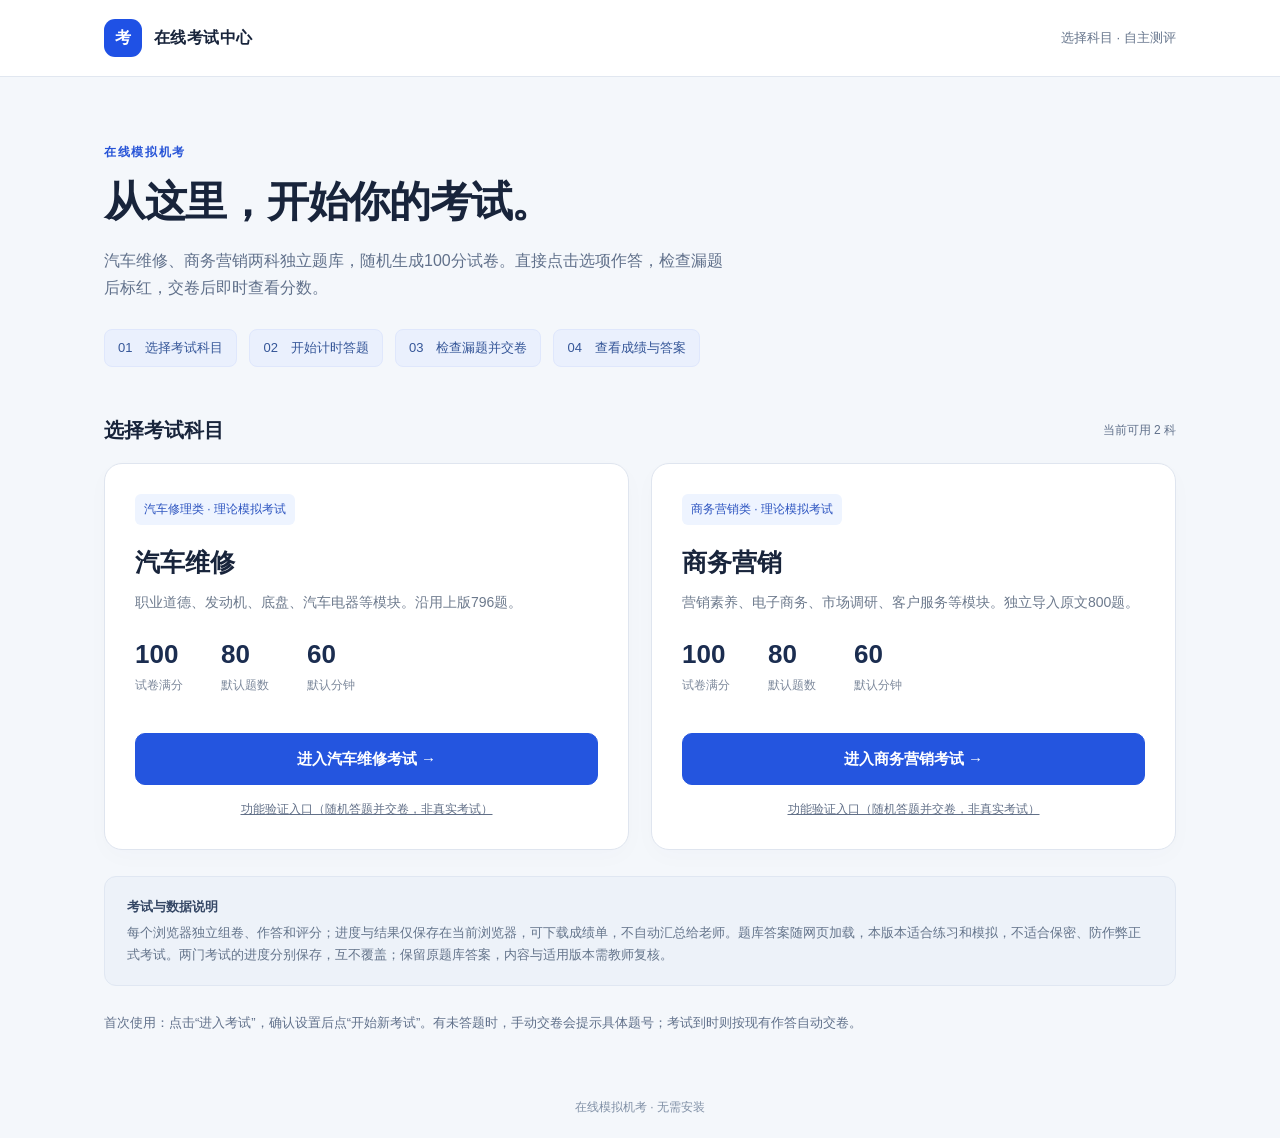
==== index.html @ cabebe74 "first commit" ====
<!doctype html>
<html lang="zh-CN"><head><meta charset="utf-8"><meta name="viewport" content="width=device-width,initial-scale=1"><meta name="description" content="在线模拟机考入口，选择科目，随机组卷，在线答题，即时评分。"><title>在线考试中心</title>
<style>
*{box-sizing:border-box}body{margin:0;font-family:-apple-system,BlinkMacSystemFont,"Segoe UI","Microsoft YaHei",sans-serif;color:#18243b;background:#f4f7fb;line-height:1.7}a{color:inherit}header{background:#fff;border-bottom:1px solid #e1e7f0}.bar{max-width:1120px;margin:auto;min-height:76px;padding:16px 24px;display:flex;justify-content:space-between;align-items:center;gap:20px}.brand{display:flex;gap:12px;align-items:center;font-weight:750;letter-spacing:.03em}.mark{background:#1f51e5;width:38px;height:38px;border-radius:11px;display:grid;place-items:center;color:white;font-weight:800}.bar small{color:#66758c}main{max-width:1120px;margin:0 auto;padding:60px 24px 30px}.eyebrow{font-size:12px;color:#2754d7;letter-spacing:.14em;font-weight:700}.hero h1{font-size:42px;line-height:1.25;margin:12px 0 18px;letter-spacing:-.03em}.hero p{color:#61718b;max-width:620px;margin:0;font-size:16px}.steps{display:flex;gap:12px;margin:28px 0 46px;flex-wrap:wrap}.step{background:#eaf0fd;border:1px solid #dfe7fc;color:#355698;font-size:13px;border-radius:8px;padding:7px 13px}.section-head{display:flex;justify-content:space-between;align-items:center;margin-bottom:16px}.section-head h2{font-size:20px;margin:0}.count{font-size:12px;color:#61718b}.grid{display:grid;grid-template-columns:1fr 1fr;gap:22px}.card{background:#fff;border:1px solid #dfe5ef;border-radius:18px;padding:30px;box-shadow:0 7px 24px #15265a05}.card .label{background:#eef4ff;color:#2c54c0;border-radius:6px;font-size:12px;padding:5px 9px;display:inline-block}.card h3{font-size:25px;margin:16px 0 8px}.card p{color:#6d7a8d;font-size:14px;margin:0}.metrics{display:flex;gap:38px;padding:24px 0;margin-bottom:12px}.metrics b{display:block;color:#1b2d50;font-size:26px;line-height:1.2}.metrics small{font-size:12px;color:#7c889b}.button{display:block;text-align:center;text-decoration:none;background:#2455df;border:1px solid #2455df;border-radius:10px;color:white;padding:12px 16px;font-size:15px;font-weight:700;transition:background .2s}.button:hover{background:#173bb0}.button:focus-visible,a:focus-visible{outline:3px solid #f59e0b;outline-offset:4px}.secondary{display:block;color:#627088;text-decoration:underline;font-size:12px;margin-top:14px;text-align:center}.placeholder{background:#f9fbfe;box-shadow:none;display:flex;flex-direction:column;justify-content:center;min-height:300px}.placeholder h3{font-size:20px}.plus{font-size:26px;color:#94a3b8;width:45px;height:45px;border:1px dashed #c7d1df;border-radius:12px;display:grid;place-items:center}.placeholder p{margin-top:5px}.placeholder .waiting{align-self:flex-start;border:1px solid #dce4ef;padding:5px 10px;border-radius:6px;font-size:12px;color:#8490a4;margin-top:22px}.note{margin:26px 0;padding:19px 22px;border-radius:12px;background:#edf2f9;border:1px solid #e0e7f2;font-size:13px;color:#64748b}.note strong{color:#354765}.note p{margin:4px 0 0}footer{text-align:center;color:#8090a6;font-size:12px;padding:20px}.howto{font-size:13px;color:#61718b;margin-top:18px}
@media(max-width:700px){.bar{padding:15px 20px}.bar small{font-size:11px}main{padding:35px 20px 20px}.hero h1{font-size:32px}.hero p{font-size:14px}.steps{gap:7px;margin-bottom:28px}.step{font-size:11px;padding:6px 9px}.grid{grid-template-columns:1fr;gap:14px}.card{padding:22px}.metrics{gap:35px}.placeholder{min-height:190px}.section-head h2{font-size:18px}.note{padding:15px}}
</style></head><body>
<header><div class="bar"><div class="brand"><span class="mark" aria-hidden="true">考</span>在线考试中心</div><small>选择科目 · 自主测评</small></div></header>
<main><section class="hero"><span class="eyebrow">在线模拟机考</span><h1>从这里，开始你的考试。</h1><p>汽车维修、商务营销两科独立题库，随机生成100分试卷。直接点击选项作答，检查漏题后标红，交卷后即时查看分数。</p><div class="steps"><span class="step">01　选择考试科目</span><span class="step">02　开始计时答题</span><span class="step">03　检查漏题并交卷</span><span class="step">04　查看成绩与答案</span></div></section>
<section aria-label="考试科目"><div class="section-head"><h2>选择考试科目</h2><span class="count">当前可用 2 科</span></div><div class="grid">
<article class="card"><span class="label">汽车修理类 · 理论模拟考试</span><h3>汽车维修</h3><p>职业道德、发动机、底盘、汽车电器等模块。沿用上版796题。</p><div class="metrics"><div><b>100</b><small>试卷满分</small></div><div><b>80</b><small>默认题数</small></div><div><b>60</b><small>默认分钟</small></div></div><a class="button" href="./auto-exam.html">进入汽车维修考试 →</a><a class="secondary" href="./auto-exam.html?test=1">功能验证入口（随机答题并交卷，非真实考试）</a></article>
<article class="card"><span class="label">商务营销类 · 理论模拟考试</span><h3>商务营销</h3><p>营销素养、电子商务、市场调研、客户服务等模块。独立导入原文800题。</p><div class="metrics"><div><b>100</b><small>试卷满分</small></div><div><b>80</b><small>默认题数</small></div><div><b>60</b><small>默认分钟</small></div></div><a class="button" href="./marketing-exam.html">进入商务营销考试 →</a><a class="secondary" href="./marketing-exam.html?test=1">功能验证入口（随机答题并交卷，非真实考试）</a></article>
</div></section>
<div class="note"><strong>考试与数据说明</strong><p>每个浏览器独立组卷、作答和评分；进度与结果仅保存在当前浏览器，可下载成绩单，不自动汇总给老师。题库答案随网页加载，本版本适合练习和模拟，不适合保密、防作弊正式考试。两门考试的进度分别保存，互不覆盖；保留原题库答案，内容与适用版本需教师复核。</p></div>
<p class="howto">首次使用：点击“进入考试”，确认设置后点“开始新考试”。有未答题时，手动交卷会提示具体题号；考试到时则按现有作答自动交卷。</p>
</main><footer>在线模拟机考 · 无需安装</footer>
</body></html>
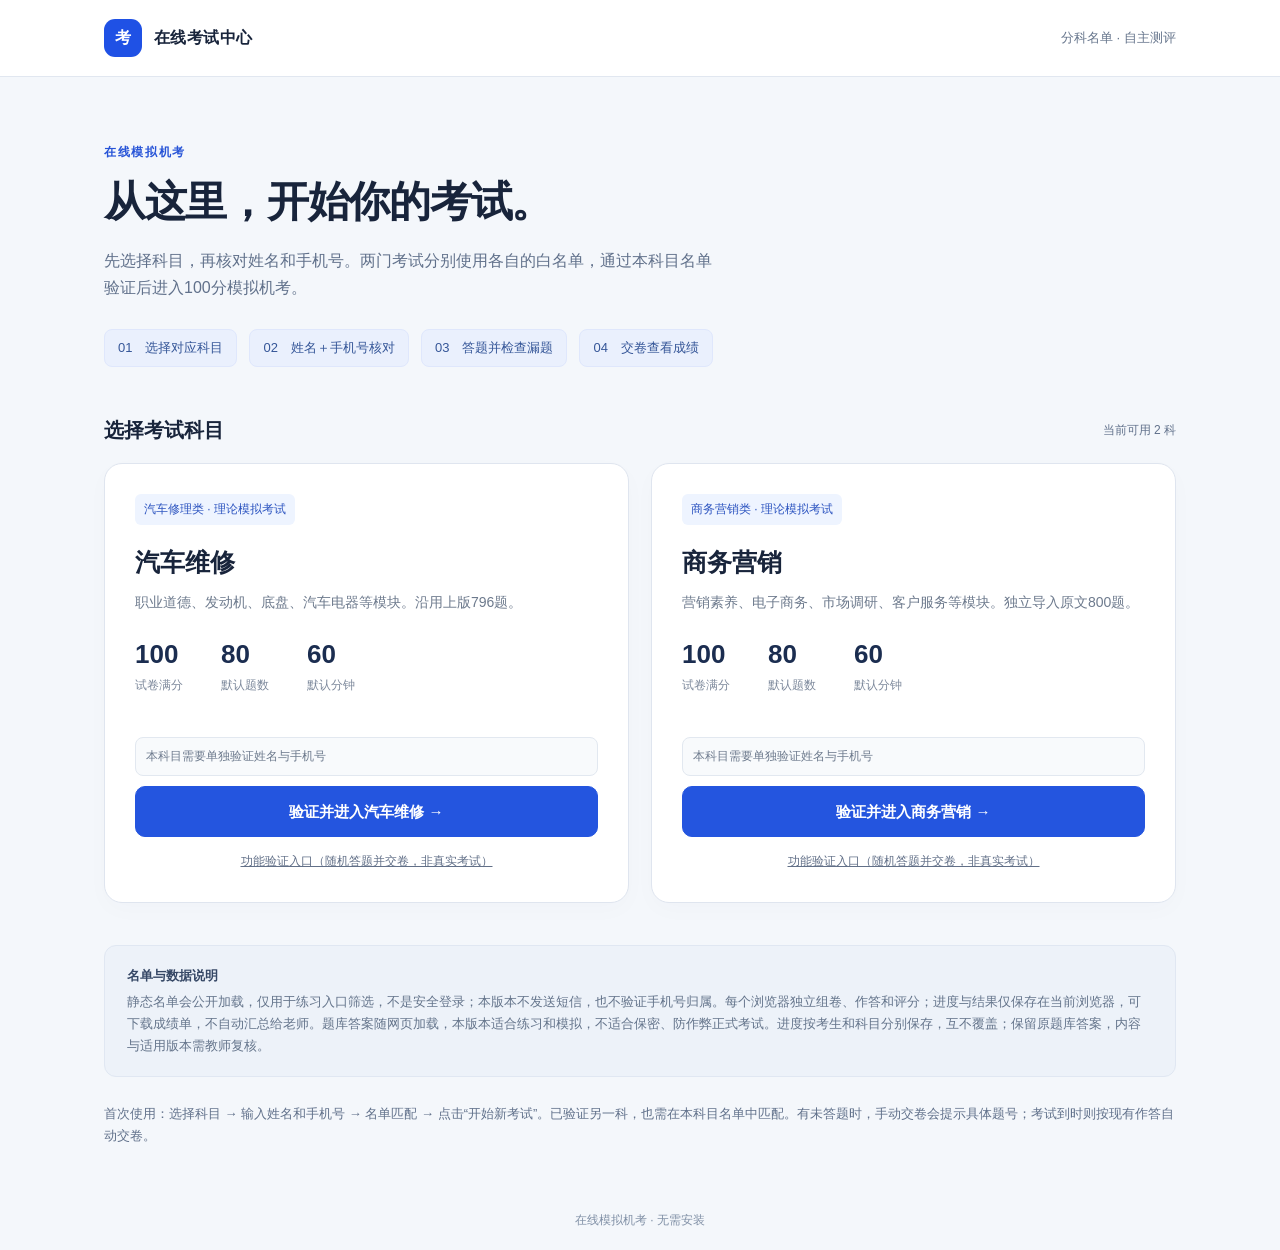
==== commit 5e34e5a8: "1111" ====
--- a/index.html
+++ b/index.html
@@ -3,14 +3,38 @@
 <style>
 *{box-sizing:border-box}body{margin:0;font-family:-apple-system,BlinkMacSystemFont,"Segoe UI","Microsoft YaHei",sans-serif;color:#18243b;background:#f4f7fb;line-height:1.7}a{color:inherit}header{background:#fff;border-bottom:1px solid #e1e7f0}.bar{max-width:1120px;margin:auto;min-height:76px;padding:16px 24px;display:flex;justify-content:space-between;align-items:center;gap:20px}.brand{display:flex;gap:12px;align-items:center;font-weight:750;letter-spacing:.03em}.mark{background:#1f51e5;width:38px;height:38px;border-radius:11px;display:grid;place-items:center;color:white;font-weight:800}.bar small{color:#66758c}main{max-width:1120px;margin:0 auto;padding:60px 24px 30px}.eyebrow{font-size:12px;color:#2754d7;letter-spacing:.14em;font-weight:700}.hero h1{font-size:42px;line-height:1.25;margin:12px 0 18px;letter-spacing:-.03em}.hero p{color:#61718b;max-width:620px;margin:0;font-size:16px}.steps{display:flex;gap:12px;margin:28px 0 46px;flex-wrap:wrap}.step{background:#eaf0fd;border:1px solid #dfe7fc;color:#355698;font-size:13px;border-radius:8px;padding:7px 13px}.section-head{display:flex;justify-content:space-between;align-items:center;margin-bottom:16px}.section-head h2{font-size:20px;margin:0}.count{font-size:12px;color:#61718b}.grid{display:grid;grid-template-columns:1fr 1fr;gap:22px}.card{background:#fff;border:1px solid #dfe5ef;border-radius:18px;padding:30px;box-shadow:0 7px 24px #15265a05}.card .label{background:#eef4ff;color:#2c54c0;border-radius:6px;font-size:12px;padding:5px 9px;display:inline-block}.card h3{font-size:25px;margin:16px 0 8px}.card p{color:#6d7a8d;font-size:14px;margin:0}.metrics{display:flex;gap:38px;padding:24px 0;margin-bottom:12px}.metrics b{display:block;color:#1b2d50;font-size:26px;line-height:1.2}.metrics small{font-size:12px;color:#7c889b}.button{display:block;text-align:center;text-decoration:none;background:#2455df;border:1px solid #2455df;border-radius:10px;color:white;padding:12px 16px;font-size:15px;font-weight:700;transition:background .2s}.button:hover{background:#173bb0}.button:focus-visible,a:focus-visible{outline:3px solid #f59e0b;outline-offset:4px}.secondary{display:block;color:#627088;text-decoration:underline;font-size:12px;margin-top:14px;text-align:center}.placeholder{background:#f9fbfe;box-shadow:none;display:flex;flex-direction:column;justify-content:center;min-height:300px}.placeholder h3{font-size:20px}.plus{font-size:26px;color:#94a3b8;width:45px;height:45px;border:1px dashed #c7d1df;border-radius:12px;display:grid;place-items:center}.placeholder p{margin-top:5px}.placeholder .waiting{align-self:flex-start;border:1px solid #dce4ef;padding:5px 10px;border-radius:6px;font-size:12px;color:#8490a4;margin-top:22px}.note{margin:26px 0;padding:19px 22px;border-radius:12px;background:#edf2f9;border:1px solid #e0e7f2;font-size:13px;color:#64748b}.note strong{color:#354765}.note p{margin:4px 0 0}footer{text-align:center;color:#8090a6;font-size:12px;padding:20px}.howto{font-size:13px;color:#61718b;margin-top:18px}
 @media(max-width:700px){.bar{padding:15px 20px}.bar small{font-size:11px}main{padding:35px 20px 20px}.hero h1{font-size:32px}.hero p{font-size:14px}.steps{gap:7px;margin-bottom:28px}.step{font-size:11px;padding:6px 9px}.grid{grid-template-columns:1fr;gap:14px}.card{padding:22px}.metrics{gap:35px}.placeholder{min-height:190px}.section-head h2{font-size:18px}.note{padding:15px}}
-</style></head><body>
-<header><div class="bar"><div class="brand"><span class="mark" aria-hidden="true">考</span>在线考试中心</div><small>选择科目 · 自主测评</small></div></header>
-<main><section class="hero"><span class="eyebrow">在线模拟机考</span><h1>从这里，开始你的考试。</h1><p>汽车维修、商务营销两科独立题库，随机生成100分试卷。直接点击选项作答，检查漏题后标红，交卷后即时查看分数。</p><div class="steps"><span class="step">01　选择考试科目</span><span class="step">02　开始计时答题</span><span class="step">03　检查漏题并交卷</span><span class="step">04　查看成绩与答案</span></div></section>
+</style><link rel="stylesheet" href="./access.css"><script src="./access.js"></script></head><body>
+<header><div class="bar"><div class="brand"><span class="mark" aria-hidden="true">考</span>在线考试中心</div><small>分科名单 · 自主测评</small></div></header>
+<main><section class="hero"><span class="eyebrow">在线模拟机考</span><h1>从这里，开始你的考试。</h1><p>先选择科目，再核对姓名和手机号。两门考试分别使用各自的白名单，通过本科目名单验证后进入100分模拟机考。</p><div class="steps"><span class="step">01　选择对应科目</span><span class="step">02　姓名＋手机号核对</span><span class="step">03　答题并检查漏题</span><span class="step">04　交卷查看成绩</span></div></section>
 <section aria-label="考试科目"><div class="section-head"><h2>选择考试科目</h2><span class="count">当前可用 2 科</span></div><div class="grid">
-<article class="card"><span class="label">汽车修理类 · 理论模拟考试</span><h3>汽车维修</h3><p>职业道德、发动机、底盘、汽车电器等模块。沿用上版796题。</p><div class="metrics"><div><b>100</b><small>试卷满分</small></div><div><b>80</b><small>默认题数</small></div><div><b>60</b><small>默认分钟</small></div></div><a class="button" href="./auto-exam.html">进入汽车维修考试 →</a><a class="secondary" href="./auto-exam.html?test=1">功能验证入口（随机答题并交卷，非真实考试）</a></article>
-<article class="card"><span class="label">商务营销类 · 理论模拟考试</span><h3>商务营销</h3><p>营销素养、电子商务、市场调研、客户服务等模块。独立导入原文800题。</p><div class="metrics"><div><b>100</b><small>试卷满分</small></div><div><b>80</b><small>默认题数</small></div><div><b>60</b><small>默认分钟</small></div></div><a class="button" href="./marketing-exam.html">进入商务营销考试 →</a><a class="secondary" href="./marketing-exam.html?test=1">功能验证入口（随机答题并交卷，非真实考试）</a></article>
+<article class="card"><span class="label">汽车修理类 · 理论模拟考试</span><h3>汽车维修</h3><p>职业道德、发动机、底盘、汽车电器等模块。沿用上版796题。</p><div class="metrics"><div><b>100</b><small>试卷满分</small></div><div><b>80</b><small>默认题数</small></div><div><b>60</b><small>默认分钟</small></div></div><p id="autoAccessStatus" class="subject-access-status">本科目需要单独验证姓名与手机号</p><a id="autoAccessLink" class="button" href="./login.html?subject=auto">验证并进入汽车维修 →</a><a class="secondary" href="./login.html?subject=auto&amp;test=1">功能验证入口（随机答题并交卷，非真实考试）</a></article>
+<article class="card"><span class="label">商务营销类 · 理论模拟考试</span><h3>商务营销</h3><p>营销素养、电子商务、市场调研、客户服务等模块。独立导入原文800题。</p><div class="metrics"><div><b>100</b><small>试卷满分</small></div><div><b>80</b><small>默认题数</small></div><div><b>60</b><small>默认分钟</small></div></div><p id="marketingAccessStatus" class="subject-access-status">本科目需要单独验证姓名与手机号</p><a id="marketingAccessLink" class="button" href="./login.html?subject=marketing">验证并进入商务营销 →</a><a class="secondary" href="./login.html?subject=marketing&amp;test=1">功能验证入口（随机答题并交卷，非真实考试）</a></article>
 </div></section>
-<div class="note"><strong>考试与数据说明</strong><p>每个浏览器独立组卷、作答和评分；进度与结果仅保存在当前浏览器，可下载成绩单，不自动汇总给老师。题库答案随网页加载，本版本适合练习和模拟，不适合保密、防作弊正式考试。两门考试的进度分别保存，互不覆盖；保留原题库答案，内容与适用版本需教师复核。</p></div>
-<p class="howto">首次使用：点击“进入考试”，确认设置后点“开始新考试”。有未答题时，手动交卷会提示具体题号；考试到时则按现有作答自动交卷。</p>
+<div class="access-footer-actions"><button id="logoutAllBtn" type="button" hidden>退出全部科目验证</button></div>
+<div class="note"><strong>名单与数据说明</strong><p>静态名单会公开加载，仅用于练习入口筛选，不是安全登录；本版本不发送短信，也不验证手机号归属。每个浏览器独立组卷、作答和评分；进度与结果仅保存在当前浏览器，可下载成绩单，不自动汇总给老师。题库答案随网页加载，本版本适合练习和模拟，不适合保密、防作弊正式考试。进度按考生和科目分别保存，互不覆盖；保留原题库答案，内容与适用版本需教师复核。</p></div>
+<p class="howto">首次使用：选择科目 → 输入姓名和手机号 → 名单匹配 → 点击“开始新考试”。已验证另一科，也需在本科目名单中匹配。有未答题时，手动交卷会提示具体题号；考试到时则按现有作答自动交卷。</p>
 </main><footer>在线模拟机考 · 无需安装</footer>
-</body></html>
+<script>
+(function(){
+  const subjects=['auto','marketing'];
+  async function refreshStatus(){
+    try{
+      if(!window.ExamAccess)throw new Error('验证脚本未加载，请检查 access.js。');
+      await ExamAccess.ready();let any=false;
+      for(const s of subjects){
+        const p=ExamAccess.session(s),el=document.getElementById(s+'AccessStatus'),link=document.getElementById(s+'AccessLink');
+        el.classList.toggle('verified',!!p);
+        el.textContent=p?'本科目已验证：'+p.name+' · '+p.maskedPhone:'本科目需要单独验证姓名与手机号';
+        link.href=p?ExamAccess.examUrl(s):ExamAccess.loginUrl(s);
+        link.textContent=p?'进入'+ExamAccess.subjects[s]+'考试 →':'验证并进入'+ExamAccess.subjects[s]+' →';
+        any=any||!!p;
+      }
+      document.getElementById('logoutAllBtn').hidden=!any;
+    }catch(e){subjects.forEach(s=>document.getElementById(s+'AccessStatus').textContent=e.message);}
+  }
+  document.getElementById('logoutAllBtn').onclick=()=>{if(window.ExamAccess)ExamAccess.logout();refreshStatus();};
+  window.addEventListener('pageshow',refreshStatus);
+  document.addEventListener('visibilitychange',()=>{if(!document.hidden)refreshStatus();});
+  refreshStatus();
+})();
+</script></body></html>
--- a/access.css
+++ b/access.css
@@ -0,0 +1,16 @@
+/* 名单入口及科目验证；不替换原有答题样式。 */
+[hidden]{display:none!important}
+html[data-access-state]:not([data-access-state="allowed"]) body>.top,
+html[data-access-state]:not([data-access-state="allowed"]) body>.layout{display:none!important}
+html[data-access-state="allowed"] #accessGate{display:none!important}
+#accessGate{max-width:620px;margin:12vh auto;padding:32px;background:#fff;border:1px solid #dfe5ef;border-radius:16px;line-height:1.8;color:#18243b}
+#accessGate h2{margin:0 0 10px;font-size:24px}#accessGate a{display:inline-block;margin:12px 16px 0 0;color:#2455df}#accessGate p{overflow-wrap:anywhere}
+#accessGate .gate-primary{background:#2455df;color:#fff;border-radius:9px;padding:10px 16px;text-decoration:none}
+.candidate-strip{display:flex;align-items:center;gap:10px;flex-wrap:wrap;margin-bottom:14px;padding:11px 12px;background:#eef4ff;border:1px solid #dce7ff;border-radius:9px;font-size:13px}
+.candidate-strip strong{color:#2447a7}.candidate-strip button{margin-left:auto;border:1px solid #cbd5e1;border-radius:7px;background:#fff;color:#475569;padding:5px 9px;cursor:pointer}
+.candidate-caption{display:block;margin-top:7px;font-size:12px;color:#64748b}
+.subject-access-status{margin:16px 0 10px!important;padding:8px 10px;border:1px solid #e2e8f0;border-radius:8px;background:#f8fafc;font-size:12px!important}
+.subject-access-status.verified{background:#f0fdf4;border-color:#bde4ca;color:#17663d!important}
+.access-footer-actions{display:flex;justify-content:flex-end;margin-top:16px}.access-footer-actions button{border:1px solid #cbd5e1;border-radius:8px;padding:8px 12px;background:white;color:#475569;cursor:pointer}
+@media(max-width:680px){#accessGate{margin:8vh 18px;padding:23px}.candidate-strip{font-size:12px}}
+@media print{.candidate-strip button{display:none!important}.candidate-strip{border:none;background:transparent}}
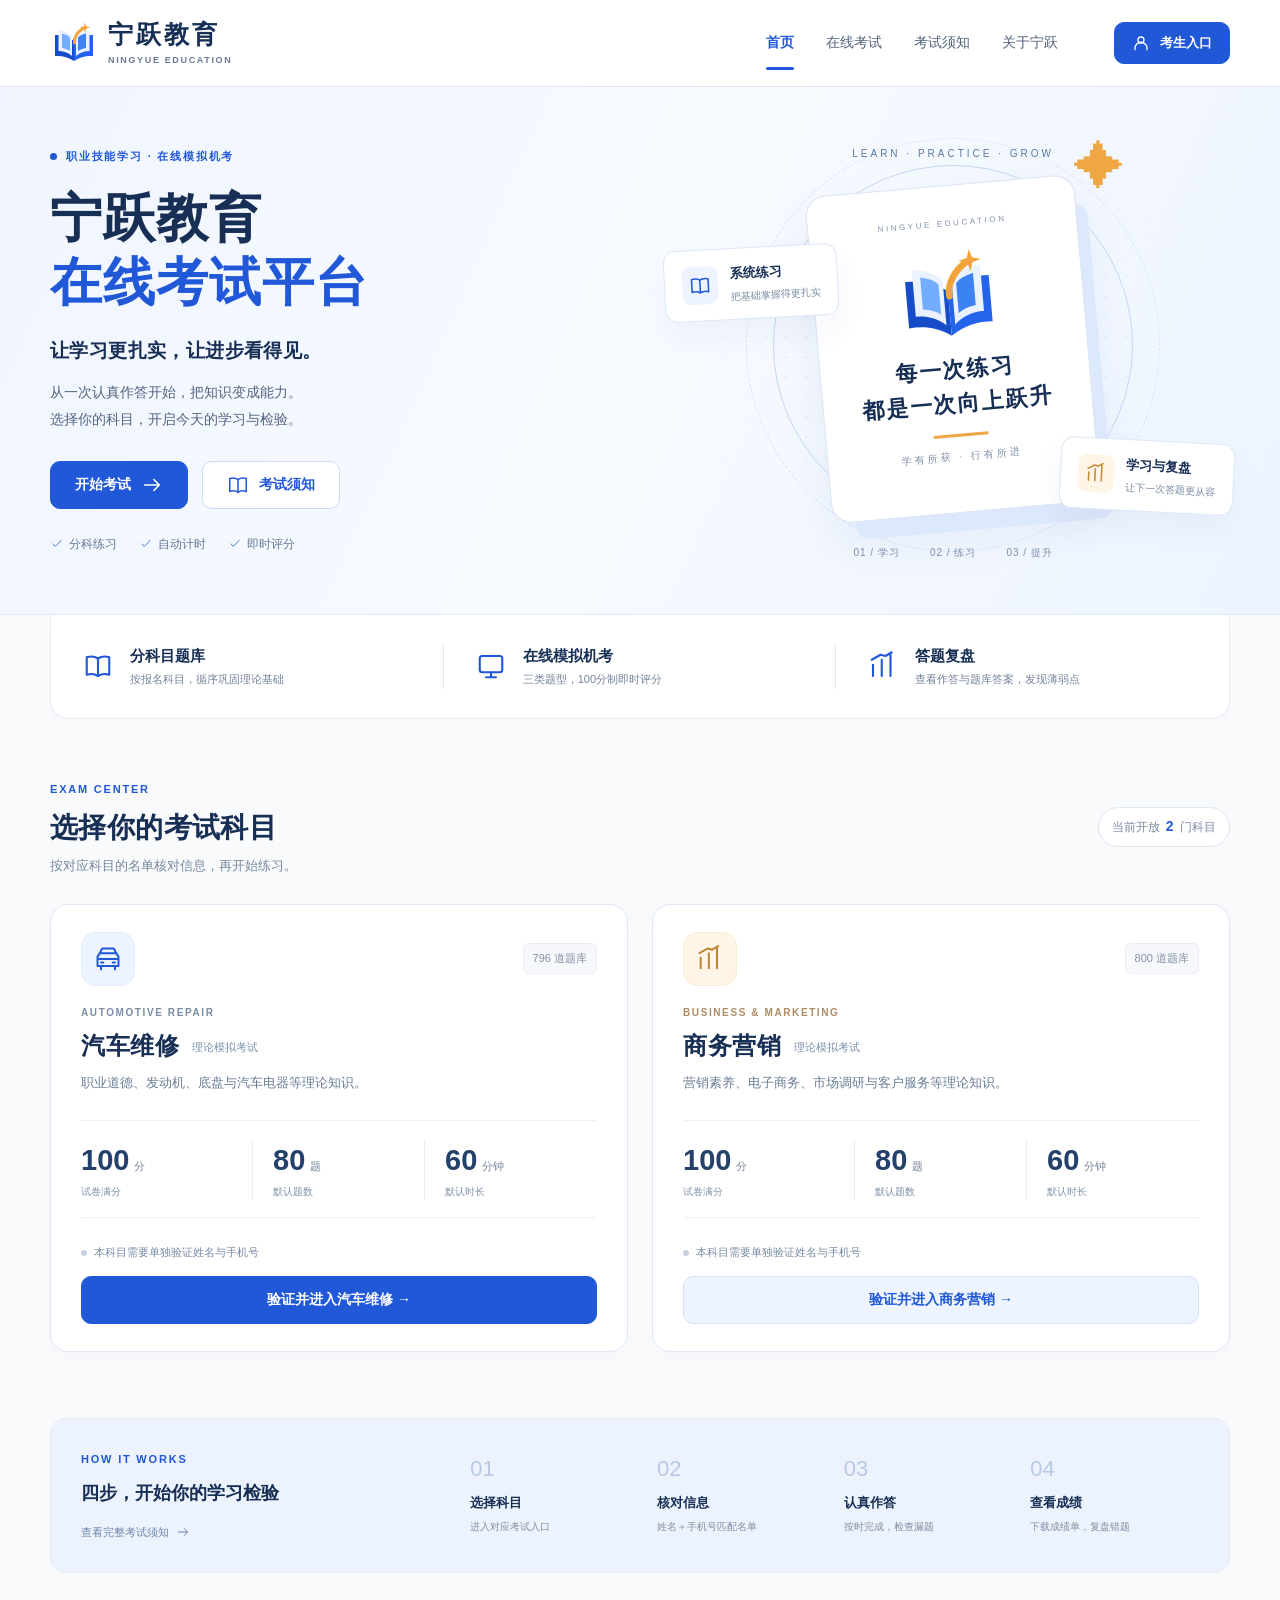
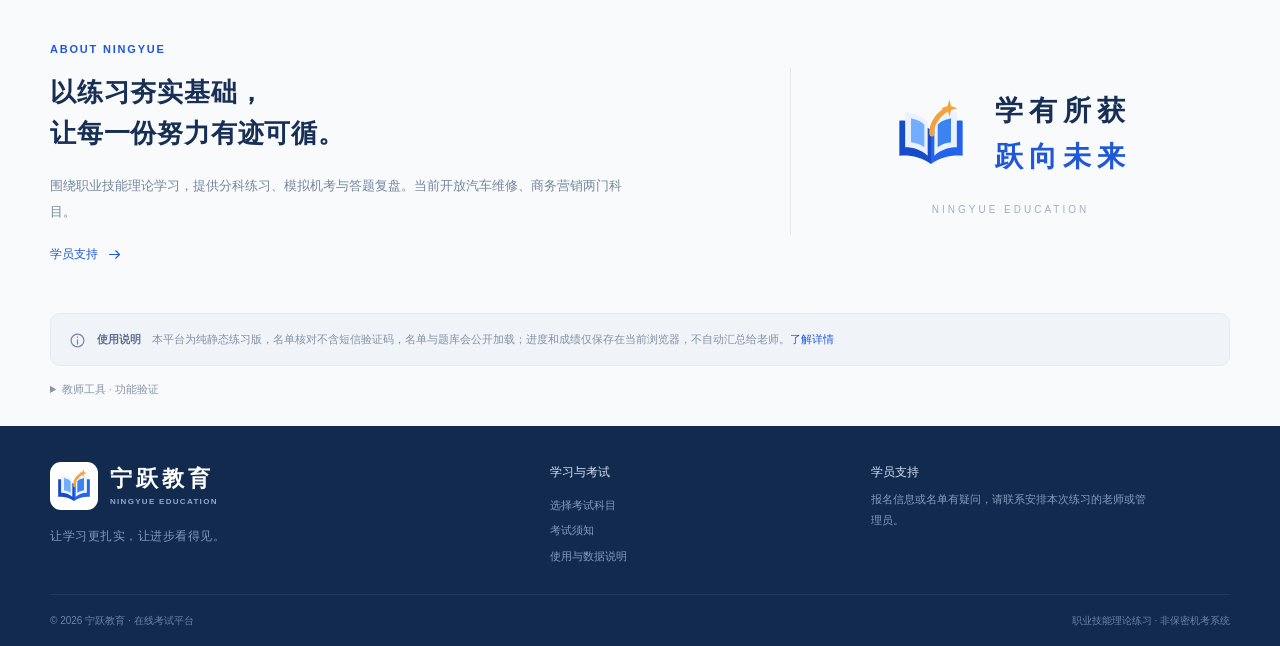
==== commit f332e497: "2222" ====
--- a/index.html
+++ b/index.html
@@ -1,20 +1,14 @@
-<!doctype html>
-<html lang="zh-CN"><head><meta charset="utf-8"><meta name="viewport" content="width=device-width,initial-scale=1"><meta name="description" content="在线模拟机考入口，选择科目，随机组卷，在线答题，即时评分。"><title>在线考试中心</title>
-<style>
-*{box-sizing:border-box}body{margin:0;font-family:-apple-system,BlinkMacSystemFont,"Segoe UI","Microsoft YaHei",sans-serif;color:#18243b;background:#f4f7fb;line-height:1.7}a{color:inherit}header{background:#fff;border-bottom:1px solid #e1e7f0}.bar{max-width:1120px;margin:auto;min-height:76px;padding:16px 24px;display:flex;justify-content:space-between;align-items:center;gap:20px}.brand{display:flex;gap:12px;align-items:center;font-weight:750;letter-spacing:.03em}.mark{background:#1f51e5;width:38px;height:38px;border-radius:11px;display:grid;place-items:center;color:white;font-weight:800}.bar small{color:#66758c}main{max-width:1120px;margin:0 auto;padding:60px 24px 30px}.eyebrow{font-size:12px;color:#2754d7;letter-spacing:.14em;font-weight:700}.hero h1{font-size:42px;line-height:1.25;margin:12px 0 18px;letter-spacing:-.03em}.hero p{color:#61718b;max-width:620px;margin:0;font-size:16px}.steps{display:flex;gap:12px;margin:28px 0 46px;flex-wrap:wrap}.step{background:#eaf0fd;border:1px solid #dfe7fc;color:#355698;font-size:13px;border-radius:8px;padding:7px 13px}.section-head{display:flex;justify-content:space-between;align-items:center;margin-bottom:16px}.section-head h2{font-size:20px;margin:0}.count{font-size:12px;color:#61718b}.grid{display:grid;grid-template-columns:1fr 1fr;gap:22px}.card{background:#fff;border:1px solid #dfe5ef;border-radius:18px;padding:30px;box-shadow:0 7px 24px #15265a05}.card .label{background:#eef4ff;color:#2c54c0;border-radius:6px;font-size:12px;padding:5px 9px;display:inline-block}.card h3{font-size:25px;margin:16px 0 8px}.card p{color:#6d7a8d;font-size:14px;margin:0}.metrics{display:flex;gap:38px;padding:24px 0;margin-bottom:12px}.metrics b{display:block;color:#1b2d50;font-size:26px;line-height:1.2}.metrics small{font-size:12px;color:#7c889b}.button{display:block;text-align:center;text-decoration:none;background:#2455df;border:1px solid #2455df;border-radius:10px;color:white;padding:12px 16px;font-size:15px;font-weight:700;transition:background .2s}.button:hover{background:#173bb0}.button:focus-visible,a:focus-visible{outline:3px solid #f59e0b;outline-offset:4px}.secondary{display:block;color:#627088;text-decoration:underline;font-size:12px;margin-top:14px;text-align:center}.placeholder{background:#f9fbfe;box-shadow:none;display:flex;flex-direction:column;justify-content:center;min-height:300px}.placeholder h3{font-size:20px}.plus{font-size:26px;color:#94a3b8;width:45px;height:45px;border:1px dashed #c7d1df;border-radius:12px;display:grid;place-items:center}.placeholder p{margin-top:5px}.placeholder .waiting{align-self:flex-start;border:1px solid #dce4ef;padding:5px 10px;border-radius:6px;font-size:12px;color:#8490a4;margin-top:22px}.note{margin:26px 0;padding:19px 22px;border-radius:12px;background:#edf2f9;border:1px solid #e0e7f2;font-size:13px;color:#64748b}.note strong{color:#354765}.note p{margin:4px 0 0}footer{text-align:center;color:#8090a6;font-size:12px;padding:20px}.howto{font-size:13px;color:#61718b;margin-top:18px}
-@media(max-width:700px){.bar{padding:15px 20px}.bar small{font-size:11px}main{padding:35px 20px 20px}.hero h1{font-size:32px}.hero p{font-size:14px}.steps{gap:7px;margin-bottom:28px}.step{font-size:11px;padding:6px 9px}.grid{grid-template-columns:1fr;gap:14px}.card{padding:22px}.metrics{gap:35px}.placeholder{min-height:190px}.section-head h2{font-size:18px}.note{padding:15px}}
-</style><link rel="stylesheet" href="./access.css"><script src="./access.js"></script></head><body>
-<header><div class="bar"><div class="brand"><span class="mark" aria-hidden="true">考</span>在线考试中心</div><small>分科名单 · 自主测评</small></div></header>
-<main><section class="hero"><span class="eyebrow">在线模拟机考</span><h1>从这里，开始你的考试。</h1><p>先选择科目，再核对姓名和手机号。两门考试分别使用各自的白名单，通过本科目名单验证后进入100分模拟机考。</p><div class="steps"><span class="step">01　选择对应科目</span><span class="step">02　姓名＋手机号核对</span><span class="step">03　答题并检查漏题</span><span class="step">04　交卷查看成绩</span></div></section>
-<section aria-label="考试科目"><div class="section-head"><h2>选择考试科目</h2><span class="count">当前可用 2 科</span></div><div class="grid">
-<article class="card"><span class="label">汽车修理类 · 理论模拟考试</span><h3>汽车维修</h3><p>职业道德、发动机、底盘、汽车电器等模块。沿用上版796题。</p><div class="metrics"><div><b>100</b><small>试卷满分</small></div><div><b>80</b><small>默认题数</small></div><div><b>60</b><small>默认分钟</small></div></div><p id="autoAccessStatus" class="subject-access-status">本科目需要单独验证姓名与手机号</p><a id="autoAccessLink" class="button" href="./login.html?subject=auto">验证并进入汽车维修 →</a><a class="secondary" href="./login.html?subject=auto&amp;test=1">功能验证入口（随机答题并交卷，非真实考试）</a></article>
-<article class="card"><span class="label">商务营销类 · 理论模拟考试</span><h3>商务营销</h3><p>营销素养、电子商务、市场调研、客户服务等模块。独立导入原文800题。</p><div class="metrics"><div><b>100</b><small>试卷满分</small></div><div><b>80</b><small>默认题数</small></div><div><b>60</b><small>默认分钟</small></div></div><p id="marketingAccessStatus" class="subject-access-status">本科目需要单独验证姓名与手机号</p><a id="marketingAccessLink" class="button" href="./login.html?subject=marketing">验证并进入商务营销 →</a><a class="secondary" href="./login.html?subject=marketing&amp;test=1">功能验证入口（随机答题并交卷，非真实考试）</a></article>
-</div></section>
-<div class="access-footer-actions"><button id="logoutAllBtn" type="button" hidden>退出全部科目验证</button></div>
-<div class="note"><strong>名单与数据说明</strong><p>静态名单会公开加载，仅用于练习入口筛选，不是安全登录；本版本不发送短信，也不验证手机号归属。每个浏览器独立组卷、作答和评分；进度与结果仅保存在当前浏览器，可下载成绩单，不自动汇总给老师。题库答案随网页加载，本版本适合练习和模拟，不适合保密、防作弊正式考试。进度按考生和科目分别保存，互不覆盖；保留原题库答案，内容与适用版本需教师复核。</p></div>
-<p class="howto">首次使用：选择科目 → 输入姓名和手机号 → 名单匹配 → 点击“开始新考试”。已验证另一科，也需在本科目名单中匹配。有未答题时，手动交卷会提示具体题号；考试到时则按现有作答自动交卷。</p>
-</main><footer>在线模拟机考 · 无需安装</footer>
-<script>
+<!doctype html><html lang="zh-CN"><head><meta charset="utf-8"><meta name="viewport" content="width=device-width,initial-scale=1"><meta name="referrer" content="no-referrer"><meta name="description" content="宁跃教育在线考试平台，汽车维修与商务营销理论练习，分科名单验证、100分模拟机考、漏题提醒与即时评分。"><meta name="theme-color" content="#2058D8"><title>宁跃教育 · 在线考试平台</title><link rel="icon" type="image/svg+xml" href="./assets/ningyue-mark.svg"><link rel="stylesheet" href="./access.css"><link rel="stylesheet" href="./brand.css"><script src="./brand.js"></script><script src="./site.js" defer></script><script src="./access.js"></script></head><body class="ny-home"><header class="ny-header"><div class="ny-container ny-header-inner"><a class="ny-brand" href="./index.html" aria-label="宁跃教育，返回首页"><img src="./assets/ningyue-mark.svg" width="48" height="48" data-brand-logo alt="宁跃教育标志"><span><strong data-brand="name">宁跃教育</strong><small data-brand="englishName">NINGYUE EDUCATION</small></span></a><nav class="ny-nav" aria-label="主导航"><a class="active" href="./index.html">首页</a><a href="./index.html#subjects">在线考试</a><a class="" href="./guide.html">考试须知</a><a href="./index.html#about">关于宁跃</a></nav><a class="ny-button ny-button-small" href="./login.html"><svg viewBox="0 0 24 24" class="ny-icon" fill="none" stroke="currentColor" stroke-width="1.7" stroke-linecap="round" stroke-linejoin="round" aria-hidden="true"><circle cx="12" cy="8" r="4"/><path d="M4 21v-2a8 8 0 0 1 16 0v2"/></svg><span>考生入口</span></a></div></header>
+<main>
+<section class="ny-hero"><div class="ny-container ny-hero-grid"><div class="ny-hero-copy"><span class="ny-eyebrow"><i></i> 职业技能学习 · 在线模拟机考</span><h1><span data-brand="name">宁跃教育</span><br><em data-brand="platformName">在线考试平台</em></h1><p class="ny-hero-slogan" data-brand="slogan">让学习更扎实，让进步看得见。</p><p class="ny-hero-desc">从一次认真作答开始，把知识变成能力。<br>选择你的科目，开启今天的学习与检验。</p><div class="ny-hero-buttons"><a class="ny-button" href="#subjects">开始考试 <svg viewBox="0 0 24 24" class="ny-icon" fill="none" stroke="currentColor" stroke-width="1.7" stroke-linecap="round" stroke-linejoin="round" aria-hidden="true"><path d="M4 12h16m-6-6 6 6-6 6"/></svg></a><a class="ny-button ny-outline" href="./guide.html"><svg viewBox="0 0 24 24" class="ny-icon" fill="none" stroke="currentColor" stroke-width="1.7" stroke-linecap="round" stroke-linejoin="round" aria-hidden="true"><path d="M12 6c-3-2-6-2-9-1v14c3-1 6-1 9 1 3-2 6-2 9-1V5c-3-1-6-1-9 1Zm0 0v14"/></svg> 考试须知</a></div><div class="ny-mini-info"><span><svg viewBox="0 0 24 24" class="ny-icon" fill="none" stroke="currentColor" stroke-width="1.7" stroke-linecap="round" stroke-linejoin="round" aria-hidden="true"><path d="m5 12 4 4L19 6"/></svg> 分科练习</span><span><svg viewBox="0 0 24 24" class="ny-icon" fill="none" stroke="currentColor" stroke-width="1.7" stroke-linecap="round" stroke-linejoin="round" aria-hidden="true"><path d="m5 12 4 4L19 6"/></svg> 自动计时</span><span><svg viewBox="0 0 24 24" class="ny-icon" fill="none" stroke="currentColor" stroke-width="1.7" stroke-linecap="round" stroke-linejoin="round" aria-hidden="true"><path d="m5 12 4 4L19 6"/></svg> 即时评分</span></div></div>
+<div class="ny-hero-art" aria-label="宁跃教育学习主题装饰"><div class="ny-art-grid"></div><div class="ny-orbit orbit-one"></div><div class="ny-orbit orbit-two"></div><div class="ny-art-star">✦</div><span class="ny-art-kicker">LEARN · PRACTICE · GROW</span><div class="ny-art-main"><span class="ny-art-brand">NINGYUE EDUCATION</span><img src="./assets/ningyue-mark.svg" width="138" height="138" alt=""><h2>每一次练习<br>都是一次向上跃升</h2><span class="ny-art-line"></span><p>学有所获 · 行有所进</p></div><div class="ny-float ny-float-a"><span class="ny-float-icon"><svg viewBox="0 0 24 24" class="ny-icon" fill="none" stroke="currentColor" stroke-width="1.7" stroke-linecap="round" stroke-linejoin="round" aria-hidden="true"><path d="M12 6c-3-2-6-2-9-1v14c3-1 6-1 9 1 3-2 6-2 9-1V5c-3-1-6-1-9 1Zm0 0v14"/></svg></span><div><strong>系统练习</strong><small>把基础掌握得更扎实</small></div></div><div class="ny-float ny-float-b"><span class="ny-float-icon"><svg viewBox="0 0 24 24" class="ny-icon" fill="none" stroke="currentColor" stroke-width="1.7" stroke-linecap="round" stroke-linejoin="round" aria-hidden="true"><path d="M4 20V11m7 9V7m7 13V3M3 7l7-4 4 1 5-3"/></svg></span><div><strong>学习与复盘</strong><small>让下一次答题更从容</small></div></div><div class="ny-art-bottom"><span>01 / 学习</span><span>02 / 练习</span><span>03 / 提升</span></div></div></div></section>
+<section class="ny-container ny-features" aria-label="平台功能"><div><svg viewBox="0 0 24 24" class="ny-icon" fill="none" stroke="currentColor" stroke-width="1.7" stroke-linecap="round" stroke-linejoin="round" aria-hidden="true"><path d="M12 6c-3-2-6-2-9-1v14c3-1 6-1 9 1 3-2 6-2 9-1V5c-3-1-6-1-9 1Zm0 0v14"/></svg><section><h2>分科目题库</h2><p>按报名科目，循序巩固理论基础</p></section></div><div><svg viewBox="0 0 24 24" class="ny-icon" fill="none" stroke="currentColor" stroke-width="1.7" stroke-linecap="round" stroke-linejoin="round" aria-hidden="true"><rect x="3" y="4" width="18" height="13" rx="2"/><path d="M8 21h8m-4-4v4"/></svg><section><h2>在线模拟机考</h2><p>三类题型，100分制即时评分</p></section></div><div><svg viewBox="0 0 24 24" class="ny-icon" fill="none" stroke="currentColor" stroke-width="1.7" stroke-linecap="round" stroke-linejoin="round" aria-hidden="true"><path d="M4 20V11m7 9V7m7 13V3M3 7l7-4 4 1 5-3"/></svg><section><h2>答题复盘</h2><p>查看作答与题库答案，发现薄弱点</p></section></div></section>
+<section class="ny-container ny-section" id="subjects"><div class="ny-section-head"><div><span class="ny-eyebrow">EXAM CENTER</span><h2>选择你的考试科目</h2><p>按对应科目的名单核对信息，再开始练习。</p></div><span class="ny-count">当前开放 <b>2</b> 门科目</span></div><div class="ny-subject-grid"><article class="ny-subject-card ny-auto"><div class="ny-subject-top"><span class="ny-subject-icon"><svg viewBox="0 0 24 24" class="ny-icon" fill="none" stroke="currentColor" stroke-width="1.7" stroke-linecap="round" stroke-linejoin="round" aria-hidden="true"><path d="m5 7 2-4h10l2 4 2 3v8H3v-8l2-3Zm0 0h14M3 12h18M6 15h2m8 0h2M6 18v3m12-3v3"/></svg></span><span class="ny-subject-count">796 道题库</span></div><p class="ny-micro">AUTOMOTIVE REPAIR</p><h3>汽车维修<span>理论模拟考试</span></h3><p class="ny-subject-desc">职业道德、发动机、底盘与汽车电器等理论知识。</p><div class="ny-metrics"><div><b>100<span>分</span></b><small>试卷满分</small></div><div><b>80<span>题</span></b><small>默认题数</small></div><div><b>60<span>分钟</span></b><small>默认时长</small></div></div><p id="autoAccessStatus" class="subject-access-status">本科目需要单独验证姓名与手机号</p><a id="autoAccessLink" class="ny-button ny-wide" href="./login.html?subject=auto">验证并进入汽车维修 →</a></article><article class="ny-subject-card ny-marketing"><div class="ny-subject-top"><span class="ny-subject-icon"><svg viewBox="0 0 24 24" class="ny-icon" fill="none" stroke="currentColor" stroke-width="1.7" stroke-linecap="round" stroke-linejoin="round" aria-hidden="true"><path d="M4 20V11m7 9V7m7 13V3M3 7l7-4 4 1 5-3"/></svg></span><span class="ny-subject-count">800 道题库</span></div><p class="ny-micro">BUSINESS & MARKETING</p><h3>商务营销<span>理论模拟考试</span></h3><p class="ny-subject-desc">营销素养、电子商务、市场调研与客户服务等理论知识。</p><div class="ny-metrics"><div><b>100<span>分</span></b><small>试卷满分</small></div><div><b>80<span>题</span></b><small>默认题数</small></div><div><b>60<span>分钟</span></b><small>默认时长</small></div></div><p id="marketingAccessStatus" class="subject-access-status">本科目需要单独验证姓名与手机号</p><a id="marketingAccessLink" class="ny-button ny-wide" href="./login.html?subject=marketing">验证并进入商务营销 →</a></article></div><div class="access-footer-actions"><button id="logoutAllBtn" type="button" hidden>退出全部科目验证</button></div></section>
+<section class="ny-container ny-journey"><div class="ny-journey-title"><span class="ny-eyebrow">HOW IT WORKS</span><h2>四步，开始你的学习检验</h2><a href="./guide.html">查看完整考试须知 <svg viewBox="0 0 24 24" class="ny-icon" fill="none" stroke="currentColor" stroke-width="1.7" stroke-linecap="round" stroke-linejoin="round" aria-hidden="true"><path d="M4 12h16m-6-6 6 6-6 6"/></svg></a></div><div class="ny-journey-steps"><article><b>01</b><h3>选择科目</h3><p>进入对应考试入口</p></article><article><b>02</b><h3>核对信息</h3><p>姓名＋手机号匹配名单</p></article><article><b>03</b><h3>认真作答</h3><p>按时完成，检查漏题</p></article><article><b>04</b><h3>查看成绩</h3><p>下载成绩单，复盘错题</p></article></div></section>
+<section class="ny-container ny-about" id="about"><div><span class="ny-eyebrow">ABOUT NINGYUE</span><h2>以练习夯实基础，<br>让每一份努力有迹可循。</h2><p data-brand="description">围绕职业技能理论学习，提供分科练习、模拟机考与答题复盘。当前开放汽车维修、商务营销两门科目。</p><a class="ny-text-link" href="./guide.html#support">学员支持 <svg viewBox="0 0 24 24" class="ny-icon" fill="none" stroke="currentColor" stroke-width="1.7" stroke-linecap="round" stroke-linejoin="round" aria-hidden="true"><path d="M4 12h16m-6-6 6 6-6 6"/></svg></a></div><div class="ny-about-quote"><img src="./assets/ningyue-mark.svg" alt="" width="72" height="72"><p>学有所获<br><span>跃向未来</span></p><small>NINGYUE EDUCATION</small></div></section>
+<section class="ny-container ny-bottom-notice"><svg viewBox="0 0 24 24" class="ny-icon" fill="none" stroke="currentColor" stroke-width="1.7" stroke-linecap="round" stroke-linejoin="round" aria-hidden="true"><circle cx="12" cy="12" r="9"/><path d="M12 11v6m0-10v.5"/></svg><p><strong>使用说明</strong>　本平台为纯静态练习版，名单核对不含短信验证码，名单与题库会公开加载；进度和成绩仅保存在当前浏览器，不自动汇总给老师。<a href="./guide.html#data">了解详情</a></p></section>
+<details class="ny-container ny-maintenance"><summary>教师工具 · 功能验证</summary><p>仅用于测试答题、漏题提醒与评分流程，仍需匹配对应科目名单。随机生成的成绩不代表真实作答成绩。</p><a href="./login.html?subject=auto&amp;test=1">汽车维修验证入口 →</a><a href="./login.html?subject=marketing&amp;test=1">商务营销验证入口 →</a></details>
+</main><footer class="ny-footer"><div class="ny-container"><div class="ny-footer-main"><div><a class="ny-brand" href="./index.html" aria-label="宁跃教育，返回首页"><img src="./assets/ningyue-mark.svg" width="48" height="48" data-brand-logo alt="宁跃教育标志"><span><strong data-brand="name">宁跃教育</strong><small data-brand="englishName">NINGYUE EDUCATION</small></span></a><p data-brand="slogan">让学习更扎实，让进步看得见。</p></div><div class="ny-footer-links"><strong>学习与考试</strong><a href="./index.html#subjects">选择考试科目</a><a href="./guide.html">考试须知</a><a href="./guide.html#data">使用与数据说明</a></div><div class="ny-contact"><strong>学员支持</strong><p data-brand="supportText">报名信息或名单有疑问，请联系安排本次练习的老师或管理员。</p><div data-contact-list></div></div></div><div class="ny-footer-bottom"><span>© <span data-year>2026</span> <span data-brand="name">宁跃教育</span> · <span data-brand="platformName">在线考试平台</span></span><span>职业技能理论练习 · 非保密机考系统</span></div></div></footer><script>
 (function(){
   const subjects=['auto','marketing'];
   async function refreshStatus(){
@@ -37,4 +31,4 @@
   document.addEventListener('visibilitychange',()=>{if(!document.hidden)refreshStatus();});
   refreshStatus();
 })();
-</script></body></html>
+</script></body></html>
--- a/brand.css
+++ b/brand.css
@@ -0,0 +1,10 @@
+/* 宁跃教育主题。改色优先调整 :root；不含名单及答题逻辑。 */
+:root{--ny-blue:#2058d8;--ny-blue-deep:#153e9c;--ny-ink:#172f55;--ny-text:#526580;--ny-muted:#6a7c94;--ny-light:#eef4ff;--ny-line:#e1e8f2;--ny-white:#fff;--ny-orange:#efa644;--ny-radius:18px;--ny-font:-apple-system,BlinkMacSystemFont,"Segoe UI","PingFang SC","Microsoft YaHei","Noto Sans CJK SC",sans-serif}
+*{box-sizing:border-box}html{scroll-behavior:smooth;scroll-padding-top:96px}body{margin:0;background:#f8fafc;color:var(--ny-ink);font-family:var(--ny-font);font-size:14px;line-height:1.7}button,input,select{font:inherit}button,a,input,select{-webkit-tap-highlight-color:transparent}a{color:var(--ny-blue);text-decoration:none}a:hover{text-decoration:none}img{max-width:100%;display:block}button{cursor:pointer}[hidden]{display:none!important}a:focus-visible,button:focus-visible,input:focus-visible,select:focus-visible,summary:focus-visible{outline:3px solid #eea23c;outline-offset:4px}::selection{background:#dce8ff;color:#153e9c}h1,h2,h3,p{margin-top:0}.ny-container{width:min(1180px,calc(100% - 64px));margin-left:auto;margin-right:auto}.ny-icon{width:22px;height:22px;flex-shrink:0;display:inline-block;vertical-align:middle}.ny-header{background:#fff;border-bottom:1px solid var(--ny-line);position:sticky;top:0;z-index:30}.ny-header-inner{height:86px;display:flex;gap:24px;align-items:center;justify-content:space-between}.ny-brand{display:flex;align-items:center;gap:10px;color:var(--ny-ink);text-decoration:none;flex-shrink:0}.ny-brand img{width:48px;height:48px;flex-shrink:0}.ny-brand strong{font-size:25px;font-weight:800;letter-spacing:3px;line-height:1.4;display:block}.ny-brand small{font-family:Arial,sans-serif;letter-spacing:1.65px;font-size:9px;font-weight:600;color:#6a7c94;display:block;line-height:1.8}.ny-nav{display:flex;align-items:center;gap:32px;margin-left:auto;margin-right:32px;height:100%}.ny-nav a{font-size:14px;color:#52627b;position:relative;display:flex;align-items:center;height:100%;white-space:nowrap}.ny-nav a:hover,.ny-nav a.active{color:var(--ny-blue)}.ny-nav a.active{font-weight:700}.ny-nav a.active:after{content:"";position:absolute;left:0;right:0;bottom:16px;border-bottom:3px solid var(--ny-blue);border-radius:2px}.ny-button{display:inline-flex;align-items:center;justify-content:center;gap:10px;min-height:48px;padding:12px 24px;border:1px solid var(--ny-blue);border-radius:10px;background:var(--ny-blue);color:#fff;font-size:14px;font-weight:650;line-height:1.5;cursor:pointer;transition:background .18s,box-shadow .18s,transform .18s;text-decoration:none}.ny-button:hover{background:var(--ny-blue-deep);color:#fff;box-shadow:0 5px 15px #2058d824;transform:translateY(-1px)}.ny-button:disabled{opacity:.55;cursor:wait;transform:none}.ny-button-small{padding:9px 17px;min-height:42px;font-size:13px}.ny-button-small .ny-icon{width:18px;height:18px}.ny-outline{background:#fff;color:var(--ny-blue);border-color:#cbdcfb}.ny-outline:hover{color:var(--ny-blue);background:#f1f6ff}.ny-wide{width:100%}.ny-eyebrow{display:inline-flex;align-items:center;gap:9px;color:var(--ny-blue);font-family:var(--ny-font);font-size:11px;font-weight:700;letter-spacing:1.8px;line-height:1.6}.ny-eyebrow i{width:7px;height:7px;background:var(--ny-blue);border-radius:50%}.ny-micro{font-family:Arial,var(--ny-font);letter-spacing:1.6px;font-size:10px;font-weight:600;color:#7b8da5}.ny-hero{background:linear-gradient(114deg,#f0f5ff 0%,#f7faff 50%,#edf4ff 100%);border-bottom:1px solid #e4ecf7;overflow:hidden}.ny-hero-grid{display:grid;grid-template-columns:1.03fr 1fr;gap:56px;align-items:center;min-height:520px;padding-top:55px;padding-bottom:58px}.ny-hero-copy{position:relative;z-index:1}.ny-hero-copy h1{font-size:52px;letter-spacing:1px;line-height:1.23;margin:19px 0 20px;font-weight:800}.ny-hero-copy h1 em{font-style:normal;color:var(--ny-blue)}.ny-hero-slogan{font-size:19px;color:var(--ny-ink);font-weight:650;margin:0 0 12px;letter-spacing:.4px}.ny-hero-desc{font-size:14px;color:var(--ny-text);line-height:1.95;margin:0 0 27px}.ny-hero-buttons{display:flex;gap:14px}.ny-mini-info{display:flex;gap:22px;margin-top:25px;color:#647791;font-size:12px}.ny-mini-info span{display:flex;gap:5px;align-items:center}.ny-mini-info .ny-icon{width:14px;height:14px;color:#4679d9}.ny-hero-art{position:relative;min-width:0;height:414px;isolation:isolate}.ny-art-grid{position:absolute;inset:25px 0 18px;background-image:radial-gradient(#acbfdf 1px,transparent 1px);background-size:20px 20px;opacity:.5;mask-image:radial-gradient(ellipse at center,#000,transparent 75%)}.ny-orbit{position:absolute;width:360px;height:360px;border:1px solid #c5d7f4;border-radius:50%;left:50%;top:49%;transform:translate(-50%,-50%);z-index:-1}.orbit-two{width:414px;height:414px;border-style:dashed;opacity:.6;transform:translate(-50%,-50%) rotate(-20deg)}.ny-art-kicker{position:absolute;top:6px;left:0;right:0;text-align:center;letter-spacing:3px;color:#59799e;font:10px Arial,sans-serif}.ny-art-main{position:absolute;width:270px;height:328px;left:50%;top:43px;transform:translateX(-50%) rotate(-5deg);padding:24px 16px;background:#fff;border:1px solid #dce5f3;border-radius:20px;box-shadow:17px 24px 0 -6px #dce8fb,0 22px 48px #17488c12;text-align:center}.ny-art-brand{font:8px Arial,sans-serif;letter-spacing:2.6px;color:#8191aa}.ny-art-main img{width:106px;height:106px;margin:9px auto 4px}.ny-art-main h2{font-size:22px;line-height:1.55;letter-spacing:2px;margin:0 0 13px}.ny-art-main p{font-size:10px;letter-spacing:3px;color:#7e8fa7;margin:11px 0 0}.ny-art-line{display:block;width:55px;height:3px;background:var(--ny-orange);margin:auto}.ny-art-star{position:absolute;right:19%;top:0;color:var(--ny-orange);font-size:51px;z-index:3;line-height:1}.ny-float{position:absolute;z-index:3;display:flex;gap:12px;align-items:center;padding:14px 17px;background:#fff;border:1px solid #dde8f8;border-radius:13px;box-shadow:0 15px 30px #2245820c;white-space:nowrap}.ny-float-a{top:105px;left:-12px;transform:rotate(-3deg)}.ny-float-b{bottom:44px;right:-4px;transform:rotate(3deg)}.ny-float strong{display:block;font-size:13px}.ny-float small{display:block;font-size:10px;color:#788aa1;margin-top:3px}.ny-float-icon{display:grid;place-items:center;width:36px;height:38px;color:var(--ny-blue);border-radius:9px;background:#eef4ff}.ny-float-b .ny-float-icon{background:#fff5e6;color:#c78a35}.ny-art-bottom{position:absolute;bottom:-5px;left:0;right:0;display:flex;justify-content:center;gap:30px;color:#7b8fac;font-size:10px;letter-spacing:1px}.ny-features{display:grid;grid-template-columns:repeat(3,1fr);padding:29px 0;background:#fff;border:1px solid #e7edf6;border-top:0;border-radius:0 0 18px 18px;box-shadow:0 6px 18px #19345b03}.ny-features>div{display:flex;align-items:center;gap:17px;padding:0 32px;border-right:1px solid var(--ny-line)}.ny-features>div:last-child{border:0}.ny-features>div>.ny-icon{width:30px;height:30px;color:var(--ny-blue)}.ny-features h2{font-size:15px;line-height:1.6;margin:0 0 2px;font-weight:700}.ny-features p{font-size:11px;color:#73839a;margin:0}.ny-section{padding:58px 0 22px;scroll-margin-top:92px}.ny-section-head{display:flex;align-items:center;justify-content:space-between;gap:16px;margin-bottom:27px}.ny-section-head h2{font-size:28px;line-height:1.4;margin:8px 0 7px;letter-spacing:.4px}.ny-section-head p{color:#76869d;font-size:13px;margin:0}.ny-count{border:1px solid #dfe7f2;background:white;padding:7px 13px;border-radius:99px;color:#7a8aa1;font-size:12px;white-space:nowrap}.ny-count b{color:var(--ny-blue);font-size:14px;padding:0 3px}.ny-subject-grid{display:grid;grid-template-columns:1fr 1fr;gap:24px}.ny-subject-card{position:relative;overflow:hidden;border:1px solid #dfe8f4;border-radius:18px;padding:27px 30px;background:#fff;box-shadow:0 7px 25px #16336205;transition:border-color .2s,box-shadow .2s}.ny-subject-card:hover{border-color:#b5ccef;box-shadow:0 9px 28px #1633620c}.ny-subject-top{display:flex;align-items:center;justify-content:space-between;margin-bottom:18px}.ny-subject-icon{width:54px;height:54px;display:grid;place-items:center;color:var(--ny-blue);background:#eef4ff;border:1px solid #e4ecfb;border-radius:14px}.ny-subject-icon .ny-icon{width:28px;height:28px}.ny-subject-count{background:#f6f8fc;border:1px solid #e8edf5;padding:5px 9px;color:#8390a4;font-size:11px;border-radius:6px}.ny-subject-card>.ny-micro{margin-bottom:6px}.ny-subject-card h3{font-size:24px;line-height:1.55;letter-spacing:.5px;margin:0 0 8px}.ny-subject-card h3 span{display:inline-block;font-size:11px;font-weight:400;letter-spacing:0;color:#7990ac;margin-left:13px;vertical-align:middle}.ny-subject-desc{color:#6a7d96;font-size:13px;margin-bottom:0;min-height:23px}.ny-metrics{display:grid;grid-template-columns:repeat(3,1fr);margin:25px 0;padding:19px 0 17px;border-top:1px solid #edf1f7;border-bottom:1px solid #edf1f7}.ny-metrics>div{padding-left:20px;border-right:1px solid #e7edf6}.ny-metrics>div:first-child{padding-left:0}.ny-metrics>div:last-child{border-right:0}.ny-metrics b{font:650 29px var(--ny-font);line-height:1.4;color:#23416a}.ny-metrics b span{font-size:11px;font-weight:400;margin-left:5px;color:#74859d}.ny-metrics small{display:block;color:#8091a8;font-size:10px;margin-top:2px}.ny-subject-card .subject-access-status{padding:0!important;margin:0 0 14px!important;border:0;background:transparent!important;color:#788ba5!important;font-size:11px!important;line-height:1.7;min-height:19px}.ny-subject-card .subject-access-status:before{content:"";display:inline-block;width:6px;height:6px;margin-right:7px;background:#c6d1e1;border-radius:50%;vertical-align:middle}.ny-subject-card .subject-access-status.verified{color:#20865c!important}.ny-subject-card .subject-access-status.verified:before{background:#28a574}.ny-marketing .ny-subject-icon{color:#bd8432;background:#fff5e7;border-color:#faedda}.ny-marketing .ny-micro{color:#ae8c63}.ny-marketing>.ny-button{background:#edf3ff;color:var(--ny-blue);border-color:#d5e2fa}.ny-marketing>.ny-button:hover{background:#deeaff}.ny-journey{display:grid;grid-template-columns:1fr 2fr;gap:25px;margin-top:28px;padding:28px 30px;background:#edf3fc;border:1px solid #e3ebf7;border-radius:16px}.ny-journey-title h2{font-size:18px;line-height:1.6;margin:9px 0 12px}.ny-journey-title>a{font-size:11px;display:inline-flex;align-items:center;gap:7px;color:#6d84aa}.ny-journey-title .ny-icon{width:14px;height:14px}.ny-journey-steps{display:grid;grid-template-columns:repeat(4,1fr);gap:18px;align-items:center}.ny-journey-steps b{font:500 22px Arial,sans-serif;color:#b8c9e6}.ny-journey-steps h3{font-size:13px;margin:8px 0 4px}.ny-journey-steps p{font-size:10px;color:#7e8ea5;margin:0}.ny-about{display:grid;grid-template-columns:1.5fr 1fr;gap:80px;margin-top:64px;margin-bottom:47px;align-items:center;scroll-margin-top:120px}.ny-about h2{font-size:26px;line-height:1.6;letter-spacing:.8px;margin:11px 0 18px}.ny-about>div>p{font-size:13px;color:#76879c;line-height:2;margin-bottom:17px;max-width:580px}.ny-text-link{display:inline-flex;align-items:center;gap:9px;font-size:12px}.ny-text-link .ny-icon{width:15px;height:15px}.ny-about-quote{display:flex;position:relative;align-items:center;justify-content:center;flex-wrap:wrap;gap:24px;border-left:1px solid var(--ny-line);padding:20px}.ny-about-quote img{width:80px;height:80px}.ny-about-quote>p{font-size:28px!important;font-weight:800;line-height:1.65!important;letter-spacing:6px;color:var(--ny-ink)!important;margin:0!important}.ny-about-quote>p>span{color:var(--ny-blue)}.ny-about-quote small{width:100%;text-align:center;font:10px Arial,sans-serif;color:#a3afc1;letter-spacing:3px}.ny-bottom-notice{display:flex;align-items:flex-start;gap:11px;background:#f0f4f9;border:1px solid #e4eaf2;border-radius:10px;padding:15px 18px;color:#8190a5;line-height:1.9;margin-bottom:14px}.ny-bottom-notice>.ny-icon{color:#7188aa;width:17px;height:17px;margin-top:3px}.ny-bottom-notice p{font-size:11px;margin:0}.ny-bottom-notice strong{color:#596f8f;font-weight:600}.ny-maintenance{font-size:11px;color:#8694a9;margin-bottom:28px!important;margin-top:10px!important}.ny-maintenance summary{font-size:11px;font-weight:400;cursor:pointer}.ny-maintenance p{margin:10px 0}.ny-maintenance>a{display:inline-block;font-size:11px;margin-right:23px}.ny-footer{background:#112a4e;color:#8fa3be;padding:36px 0 0}.ny-footer-main{display:grid;grid-template-columns:1.4fr .85fr 1.1fr;gap:44px;padding-bottom:28px}.ny-footer .ny-brand{color:#fff;gap:12px}.ny-footer .ny-brand img{background:#fff;border-radius:11px;padding:4px}.ny-footer .ny-brand strong{font-size:22px;letter-spacing:4px}.ny-footer .ny-brand small{color:#92a8c9;letter-spacing:1.3px;font-size:8px}.ny-footer-main>div:first-child>p{font-size:12px;color:#8199ba;margin:16px 0 0;letter-spacing:.5px}.ny-footer-links{display:flex;flex-direction:column;align-items:flex-start;gap:7px}.ny-footer-links>strong,.ny-contact>strong{display:block;color:#d4e2f5;font-size:12px;font-weight:500;margin-bottom:6px}.ny-footer-links>a{font-size:11px;color:#859ebe}.ny-footer-links>a:hover{color:#fff}.ny-contact p{font-size:11px;line-height:1.9;color:#859ebe;max-width:280px;margin:0 0 8px}.ny-footer-bottom{display:flex;gap:15px;align-items:center;justify-content:space-between;padding:17px 0;border-top:1px solid #ffffff13;font-size:10px;color:#6b85a8}.ny-back-link{display:inline-block;font-size:12px;color:#8192aa;margin:0 0 24px}.ny-login-main{padding:36px 0 58px}.ny-login-grid{display:grid;grid-template-columns:1fr 454px;gap:94px;align-items:center;min-height:590px}.ny-login-intro h1{font-size:42px;line-height:1.45;letter-spacing:1px;font-weight:800;margin:17px 0}.ny-login-intro h1 span{display:block;color:var(--ny-blue)}.ny-login-intro>p{font-size:13px;line-height:2;color:#74849d;margin-bottom:27px}.ny-login-subject{display:flex;align-items:flex-start;gap:15px;padding:23px;background:linear-gradient(120deg,#eaf1ff,#f4f8ff);border:1px solid #e0e9fa;border-radius:15px;flex-wrap:wrap}.ny-login-subject-icon{display:grid;place-items:center;width:40px;height:40px;border-radius:10px;background:white;color:var(--ny-blue)}.ny-login-subject h2{font-size:20px;margin:3px 0 4px;line-height:1.5}.ny-login-subject p{font-size:11px;color:#7c8da7;margin:0}.ny-login-subject .ny-micro{letter-spacing:1px;font-size:10px}.ny-login-metrics{display:flex;gap:20px;border-top:1px solid #dfe8f8;padding-top:15px;width:100%;color:#8da0bb;font-size:10px;justify-content:space-between}.ny-login-metrics b{font-size:22px;font-weight:650;color:#486690;margin-right:3px}.ny-login-note{display:flex;gap:10px;color:#7c8faa;font-size:11px;margin:20px 0}.ny-login-note .ny-icon{width:17px;height:17px;margin-top:2px}.ny-login-note p{margin:0;line-height:1.9}.ny-login-decoration{display:flex;align-items:center;gap:12px;margin-top:28px;padding-top:20px;border-top:1px solid var(--ny-line);color:#7f94b0;font-size:13px;letter-spacing:3px}.ny-login-decoration img{width:43px;height:43px;opacity:.75}.ny-form-card{background:#fff;border:1px solid var(--ny-line);border-radius:20px;padding:32px 34px;box-shadow:0 16px 44px #1a39620a}.ny-form-eyebrow{display:flex;align-items:center;gap:7px;font-size:11px;color:#7391bf;margin-bottom:8px}.ny-form-eyebrow .ny-icon{width:14px;height:14px}.ny-form-card h2{font-size:26px;margin:0 0 6px;line-height:1.5}.ny-form-card .subtitle{color:#8b98ac;font-size:12px;margin-bottom:24px}.ny-form-card fieldset{padding:0;margin:0 0 23px;border:0}.ny-form-card legend{font-size:12px;font-weight:650;margin-bottom:9px}.subject-options{display:grid;grid-template-columns:1fr 1fr;gap:10px}.subject-choice{display:flex;align-items:center;justify-content:center;gap:6px;padding:11px 6px;border:1px solid #dde5f0;border-radius:9px;color:#7c8ca1;font-size:12px;cursor:pointer}.subject-choice input{accent-color:var(--ny-blue);width:14px;height:14px;margin:0 3px 0 0;flex-shrink:0}.subject-choice .ny-icon{width:16px;height:16px}.subject-choice:has(input:checked){border-color:var(--ny-blue);background:#f2f6ff;color:var(--ny-blue);font-weight:600}.ny-form-card .field{margin-bottom:20px}.ny-form-card .field>label{display:block;font-size:12px;font-weight:650;margin-bottom:8px}.ny-input-wrap{position:relative;display:flex;align-items:center}.ny-input-wrap>.ny-icon{position:absolute;left:14px;top:14px;width:18px;height:18px;color:#90a2bc;pointer-events:none}.ny-input-wrap input{width:100%;height:48px;border:1px solid #dce4ef;border-radius:9px;padding:11px 13px 11px 42px;color:var(--ny-ink);background:#fcfdff;font-size:13px;outline:none}.ny-input-wrap input:focus{border-color:var(--ny-blue);box-shadow:0 0 0 3px #2058d813;background:white}.ny-input-wrap input::placeholder{color:#a5b1c1}.ny-form-card .field small{display:block;font-size:10px;color:#96a4b8;margin-top:8px}.feedback{min-height:23px;font-size:12px;color:#c03939;line-height:1.8;margin:11px 0 0;overflow-wrap:anywhere}.feedback.success{color:#268655}.error-box{padding:12px 14px;border:1px solid #f6ccca;border-radius:9px;background:#fff4f3;font-size:12px;color:#ab3535;margin-bottom:18px}.existing{padding:12px 14px;background:#f0fbf6;border:1px solid #cbebdc;border-radius:10px;font-size:11px;color:#27815b;margin-bottom:18px}.existing-actions{display:flex;gap:18px;margin-top:8px;align-items:center}.existing-actions a{color:#24815c}.existing button{border:0;background:transparent;color:#7f98a0;padding:0;font-size:11px}.mode-note{font-size:11px;color:#a47534;background:#fffaee;border:1px solid #fae5c5;padding:10px 12px;border-radius:8px;margin-bottom:16px}.ny-form-help{padding:15px 0 0;border-top:1px solid #edf1f7;display:flex;flex-direction:column;gap:4px;font-size:10px;color:#9aa7b9;margin-top:8px}.ny-form-help strong{font-size:11px;font-weight:550;color:#7d8fa8}.privacy{font-size:10px!important;color:#99a7b9!important;line-height:1.8;margin:15px 0 0}.privacy a{color:#748fb8}.ny-guide-main{padding:35px 0 65px}.ny-guide-heading{padding:13px 0 28px;border-bottom:1px solid var(--ny-line);margin-bottom:32px}.ny-guide-heading h1{font-size:36px;margin:8px 0 10px;line-height:1.5}.ny-guide-heading p{color:#7788a1;font-size:13px;margin-bottom:0}.ny-guide-layout{display:grid;grid-template-columns:235px 1fr;gap:35px}.ny-guide-nav{display:flex;flex-direction:column;gap:8px;align-self:start;position:sticky;top:116px}.ny-guide-nav a{padding:12px 17px;border:1px solid #e0e9f7;background:#f0f5ff;border-radius:8px;font-size:12px}.ny-guide-content{background:#fff;border:1px solid var(--ny-line);border-radius:18px;padding:12px 34px 20px;min-width:0}.ny-guide-content section{padding:28px 0;border-bottom:1px solid var(--ny-line);scroll-margin-top:106px}.ny-guide-content section:last-child{border-bottom:0}.ny-guide-number{display:block;color:#93aed8;font:18px Arial,sans-serif;margin-bottom:8px}.ny-guide-content h2{font-size:22px;margin-bottom:14px}.ny-guide-content p{font-size:13px;line-height:2.1;color:#718198}.ny-guide-content table{width:100%;border-collapse:collapse;font-size:12px;margin:22px 0}.ny-guide-content th,.ny-guide-content td{text-align:left;padding:12px 10px;border-bottom:1px solid #e6edf6}.ny-guide-content th{background:#eff4ff;color:#426799;font-weight:500}.ny-guide-content td{color:#6d819d}.ny-warning{background:#fff9ef;border:1px solid #f3e4c9;border-radius:10px;padding:18px;margin:18px 0}.ny-warning strong{font-size:12px;color:#96713d}.ny-warning p{font-size:12px;margin:7px 0 0;color:#a1835d}.ny-guide-content code{padding:2px 5px;background:#f5f0e7;border-radius:4px;font-size:11px}.ny-guide-content .ny-button{margin-top:10px}
+@media(min-width:1500px){.ny-hero-grid{min-height:550px;padding-top:66px;padding-bottom:68px}}
+@media(max-width:1100px){.ny-header-inner{gap:15px}.ny-nav{gap:22px;margin-right:12px}.ny-hero-grid{gap:28px}.ny-hero-copy h1{font-size:45px}.ny-float-a{left:-20px}.ny-float-b{right:-15px}.ny-features>div{padding:0 22px;gap:14px}.ny-features p{font-size:10px}.ny-login-grid{gap:40px;grid-template-columns:1fr 420px}.ny-login-intro h1{font-size:36px}.ny-form-card{padding:29px}.ny-journey{grid-template-columns:1fr}.ny-journey-steps{padding-top:10px}.ny-about{gap:40px}}
+@media(max-width:900px){.ny-header-inner{height:76px}.ny-brand strong{font-size:22px;letter-spacing:3px}.ny-brand img{width:43px;height:43px}.ny-brand small{font-size:8px;letter-spacing:1.2px}.ny-nav{gap:17px;margin-right:0}.ny-nav a{font-size:12px}.ny-header-inner>.ny-button{padding:9px 12px;font-size:12px}.ny-hero-copy h1{font-size:40px}.ny-hero-slogan{font-size:16px}.ny-hero-desc{font-size:12px}.ny-hero-grid{min-height:480px;gap:20px;padding-top:44px;padding-bottom:43px}.ny-hero-art{height:370px;transform:scale(.92);transform-origin:center center}.ny-float{padding:10px 12px;gap:8px}.ny-float strong{font-size:11px}.ny-float small{font-size:9px}.ny-float-b{right:-12px;bottom:7px}.ny-float-a{top:88px;left:-15px}.ny-art-main{width:240px;height:306px;top:38px}.ny-art-main h2{font-size:20px}.ny-art-bottom{display:none}.ny-orbit{width:320px;height:320px}.orbit-two{width:370px;height:370px}.ny-art-star{right:5%}.ny-features{padding:23px 0}.ny-features>div{padding:0 15px;gap:10px}.ny-features h2{font-size:13px}.ny-features p{font-size:10px}.ny-features>div>.ny-icon{width:25px;height:25px}.ny-subject-card{padding:25px}.ny-subject-desc{font-size:12px}.ny-login-grid{grid-template-columns:1fr 390px;gap:25px}.ny-login-intro h1{font-size:31px}.ny-login-subject{padding:17px}.ny-form-card{padding:25px}.ny-login-intro>p{font-size:12px}.ny-login-subject p{font-size:10px}.ny-subject-card h3 span{margin-left:10px;font-size:10px}.ny-subject-card h3{font-size:23px}.ny-guide-layout{grid-template-columns:180px 1fr;gap:20px}.ny-guide-content{padding:8px 25px 18px}}
+@media(max-width:720px){html{scroll-padding-top:80px}.ny-container{width:calc(100% - 36px)}.ny-header-inner{height:70px;gap:10px}.ny-brand{gap:6px}.ny-brand img{width:39px;height:39px}.ny-brand strong{font-size:20px;letter-spacing:2px}.ny-brand small{font-size:7px;letter-spacing:1px}.ny-nav{display:none}.ny-header-inner>.ny-button{min-height:35px;font-size:11px;padding:7px 10px;border-radius:8px;gap:5px}.ny-header-inner>.ny-button .ny-icon{width:15px;height:15px}.ny-hero-grid{grid-template-columns:1fr;gap:6px;padding:31px 0 29px;min-height:auto}.ny-hero-copy h1{font-size:37px;line-height:1.27;letter-spacing:1px;margin:17px 0 16px}.ny-eyebrow{font-size:10px;letter-spacing:1.2px}.ny-hero-slogan{font-size:15px;margin-bottom:10px}.ny-hero-desc{font-size:12px;margin-bottom:20px}.ny-hero-buttons .ny-button{min-height:43px;padding:10px 18px;font-size:12px;border-radius:9px;gap:8px}.ny-mini-info{font-size:10px;gap:19px;margin-top:20px}.ny-hero-art{height:307px;transform:none;margin-top:24px;width:min(370px,100%);justify-self:center}.ny-art-main{width:196px;height:252px;top:20px;padding:17px 10px;transform:translateX(-50%) rotate(-5deg)}.ny-art-brand{font-size:6px;letter-spacing:2px}.ny-art-main img{width:78px;height:78px;margin:8px auto 5px}.ny-art-main h2{font-size:17px;line-height:1.6;margin-bottom:12px;letter-spacing:1px}.ny-art-main p{font-size:8px;letter-spacing:2px;margin-top:9px}.ny-art-line{width:38px;height:2px}.ny-orbit{width:267px;height:267px;top:49%}.orbit-two{width:306px;height:306px}.ny-art-star{font-size:40px;right:11%;top:-5px}.ny-art-kicker{top:-13px;font-size:8px;letter-spacing:2px}.ny-float-a{top:83px;left:0}.ny-float-b{bottom:11px;right:0}.ny-float{padding:10px;gap:8px;border-radius:10px}.ny-float-icon{width:29px;height:31px;border-radius:7px}.ny-float-icon .ny-icon{width:18px;height:18px}.ny-float strong{font-size:10px}.ny-float small{font-size:8px}.ny-features{padding:15px 0;border-radius:0 0 12px 12px;width:calc(100% - 36px);grid-template-columns:repeat(3,1fr)}.ny-features>div{display:block;text-align:center;padding:0 7px}.ny-features>div>.ny-icon{width:23px;height:23px;margin-bottom:5px}.ny-features h2{font-size:11px;margin:0}.ny-features p{display:none}.ny-section{padding-top:35px}.ny-section-head{margin-bottom:18px;gap:10px;align-items:flex-end}.ny-section-head h2{font-size:22px;margin:6px 0 6px}.ny-section-head p{font-size:11px}.ny-count{font-size:9px;padding:5px 9px;align-self:center}.ny-count b{font-size:12px}.ny-subject-grid{grid-template-columns:1fr;gap:16px}.ny-subject-card{padding:22px;border-radius:15px}.ny-subject-top{margin-bottom:13px}.ny-subject-icon{width:47px;height:47px;border-radius:12px}.ny-subject-icon .ny-icon{width:25px;height:25px}.ny-subject-card h3{font-size:23px;margin-bottom:5px}.ny-subject-card h3 span{font-size:10px;margin-left:12px}.ny-subject-desc{font-size:11px;line-height:1.9}.ny-metrics{margin:18px 0;padding:15px 0}.ny-metrics b{font-size:25px}.ny-metrics b span{font-size:10px}.ny-metrics small{font-size:9px}.ny-metrics>div{padding-left:16px}.ny-subject-card .subject-access-status{font-size:10px!important;margin-bottom:12px!important}.ny-subject-card>.ny-button{font-size:12px;min-height:45px}.ny-journey{margin-top:16px;padding:21px;gap:10px;grid-template-columns:1fr;border-radius:14px}.ny-journey-title h2{font-size:18px;margin:7px 0 7px}.ny-journey-steps{grid-template-columns:1fr 1fr;gap:18px;padding-top:10px}.ny-journey-steps b{font-size:21px}.ny-journey-steps h3{font-size:12px;margin-top:5px}.ny-journey-steps p{font-size:10px}.ny-about{grid-template-columns:1fr;gap:25px;margin-top:39px;margin-bottom:30px}.ny-about h2{font-size:22px;margin:9px 0 13px}.ny-about>div>p{font-size:12px}.ny-about-quote{border-left:0;border-top:1px solid var(--ny-line);padding:25px 0 5px;gap:21px}.ny-about-quote img{width:63px;height:63px}.ny-about-quote>p{font-size:24px!important;letter-spacing:5px}.ny-about-quote small{font-size:8px;letter-spacing:2px}.ny-bottom-notice{padding:12px;gap:8px}.ny-bottom-notice p{font-size:10px}.ny-bottom-notice>.ny-icon{width:15px;height:15px}.ny-maintenance{font-size:10px}.ny-maintenance>a{margin-right:10px;font-size:10px}.ny-footer{padding-top:28px}.ny-footer-main{grid-template-columns:1fr 1fr;gap:26px 20px;padding-bottom:25px}.ny-footer-main>div:first-child{grid-column:1/-1}.ny-footer .ny-brand strong{font-size:22px}.ny-footer .ny-brand img{width:43px;height:43px}.ny-footer-main>div:first-child>p{font-size:11px;margin-top:12px}.ny-footer-links>strong,.ny-contact>strong{font-size:11px}.ny-footer-links>a,.ny-contact p{font-size:10px}.ny-footer-bottom{flex-direction:column;align-items:flex-start;gap:4px;font-size:9px;padding:15px 0}.ny-login-main{padding:23px 0 35px}.ny-back-link{font-size:11px;margin-bottom:23px}.ny-login-grid{grid-template-columns:1fr;gap:23px;min-height:auto}.ny-login-intro h1{font-size:30px;line-height:1.4;margin:9px 0 11px}.ny-login-intro h1 br{display:none}.ny-login-intro h1 span{display:block}.ny-login-intro>p{font-size:11px;line-height:1.9;margin:0 0 15px}.ny-login-subject{padding:14px;gap:10px;border-radius:12px;display:none}.ny-login-subject h2{font-size:17px}.ny-login-subject p{font-size:10px}.ny-login-metrics{display:none}.ny-login-note{font-size:10px;margin:10px 0 0;max-width:360px}.ny-login-note>.ny-icon{width:15px;height:15px}.ny-login-decoration{display:none}.ny-form-card{padding:24px 22px;border-radius:16px}.ny-form-card h2{font-size:24px}.ny-form-card .subtitle{font-size:11px;margin-bottom:22px}.ny-form-card .field{margin-bottom:18px}.ny-form-card .field>label{font-size:12px}.ny-form-card .field small{font-size:9px}.ny-form-card fieldset{margin-bottom:20px}.ny-input-wrap input{font-size:16px}.ny-input-wrap input::placeholder{font-size:12px}.subject-choice{font-size:11px;padding:11px 5px;gap:4px}.subject-choice .ny-icon{width:15px;height:15px}.ny-form-card .ny-button{font-size:13px;min-height:46px}.ny-guide-main{padding:24px 0 35px}.ny-guide-heading{padding:0 0 20px;margin-bottom:20px}.ny-guide-heading h1{font-size:29px}.ny-guide-heading p{font-size:12px}.ny-guide-layout{grid-template-columns:1fr;gap:20px}.ny-guide-nav{position:static;display:grid;grid-template-columns:1fr 1fr;gap:8px}.ny-guide-nav a{font-size:11px;padding:10px}.ny-guide-content{padding:2px 20px 15px;border-radius:14px}.ny-guide-content h2{font-size:20px}.ny-guide-content p{font-size:12px}.ny-guide-content section{padding:24px 0}.ny-guide-content table{font-size:11px}.ny-guide-content th,.ny-guide-content td{padding:11px 6px}.ny-warning{padding:14px}.ny-warning p,.ny-warning strong{font-size:11px}}
+@media(max-width:360px){.ny-container{width:calc(100% - 28px)}.ny-hero-copy h1{font-size:33px}.ny-subject-card{padding:19px}.ny-form-card{padding:21px 18px}.ny-count{display:none}.ny-hero-art{transform:scale(.94);margin-top:15px}.ny-metrics b{font-size:23px}.ny-subject-card h3 span{margin-left:8px;font-size:9px}}
+@media(prefers-reduced-motion:reduce){html{scroll-behavior:auto}*{transition:none!important;animation:none!important}}
+@media print{.ny-header,.ny-footer{display:none!important}.ny-container{width:100%}.ny-guide-nav,.ny-back-link{display:none}.ny-guide-layout{display:block}.ny-guide-content{border:0;padding:0}.ny-guide-content section{break-inside:avoid}}
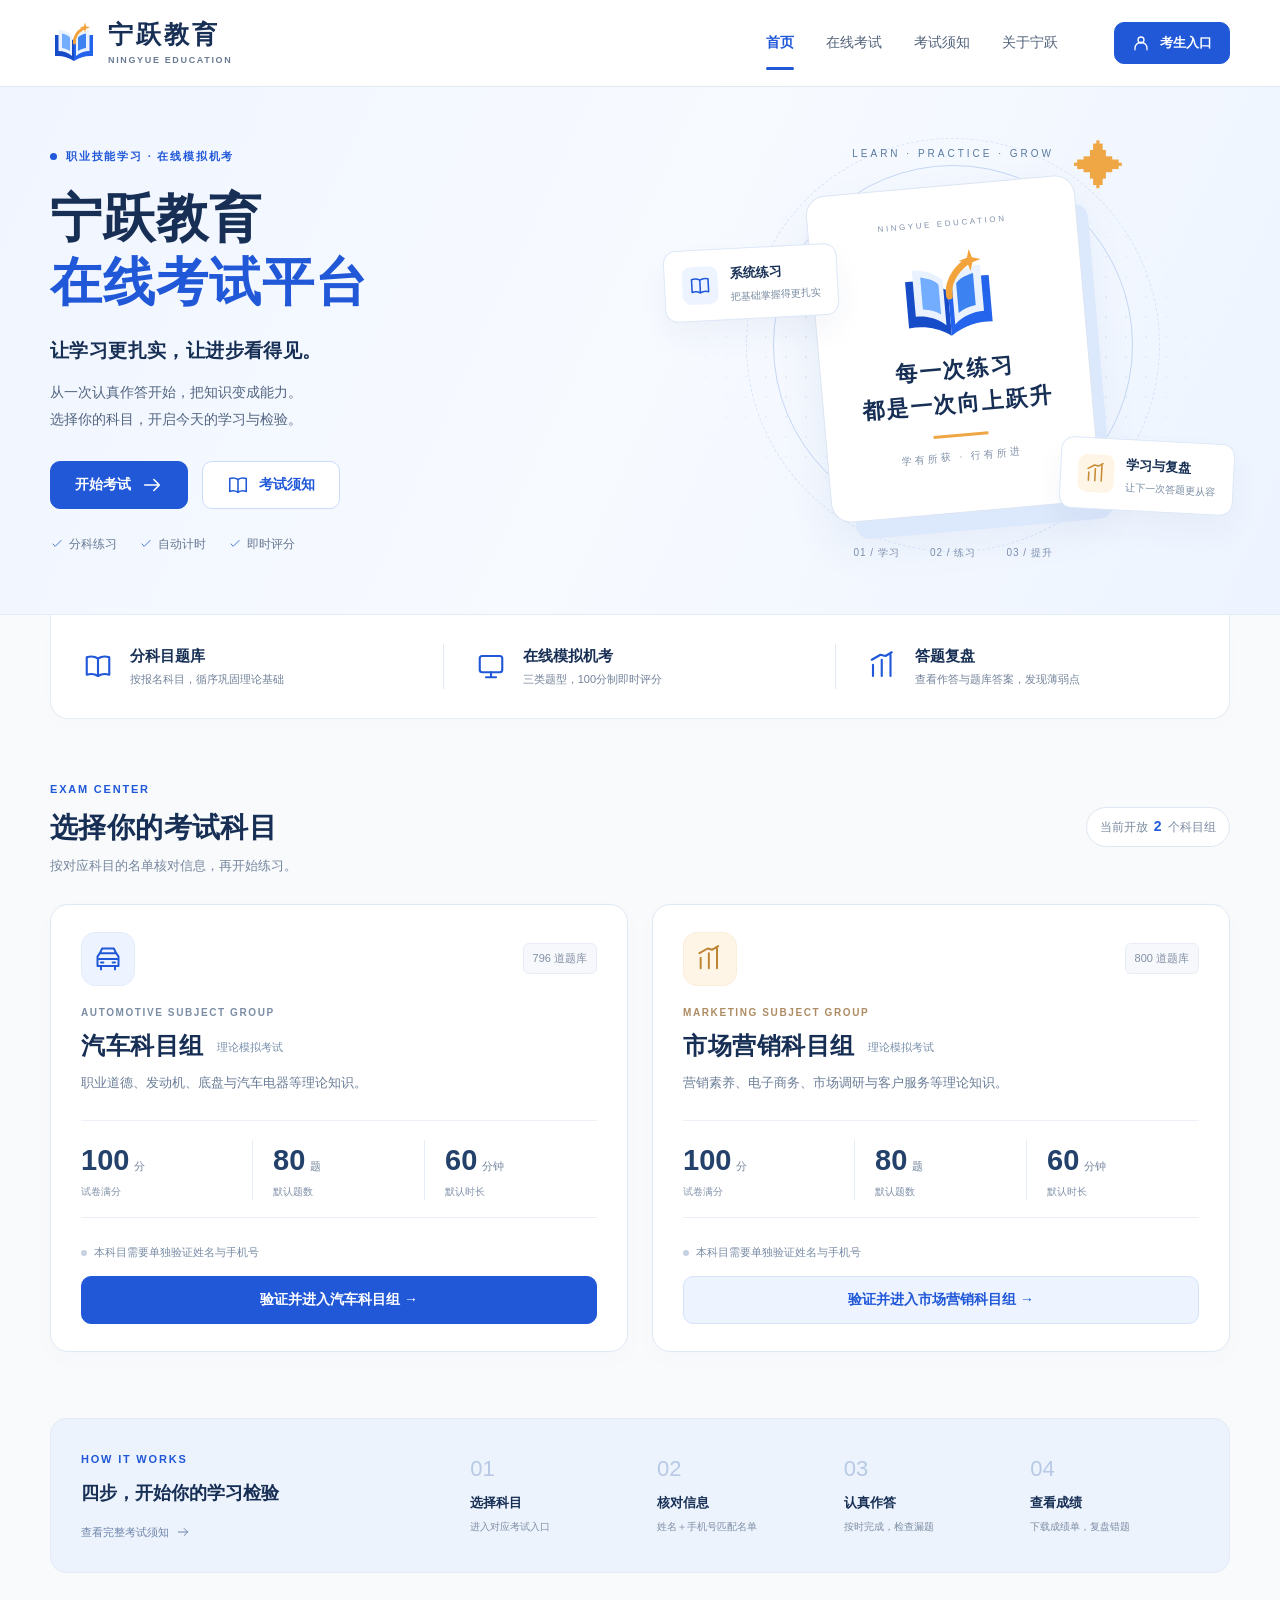
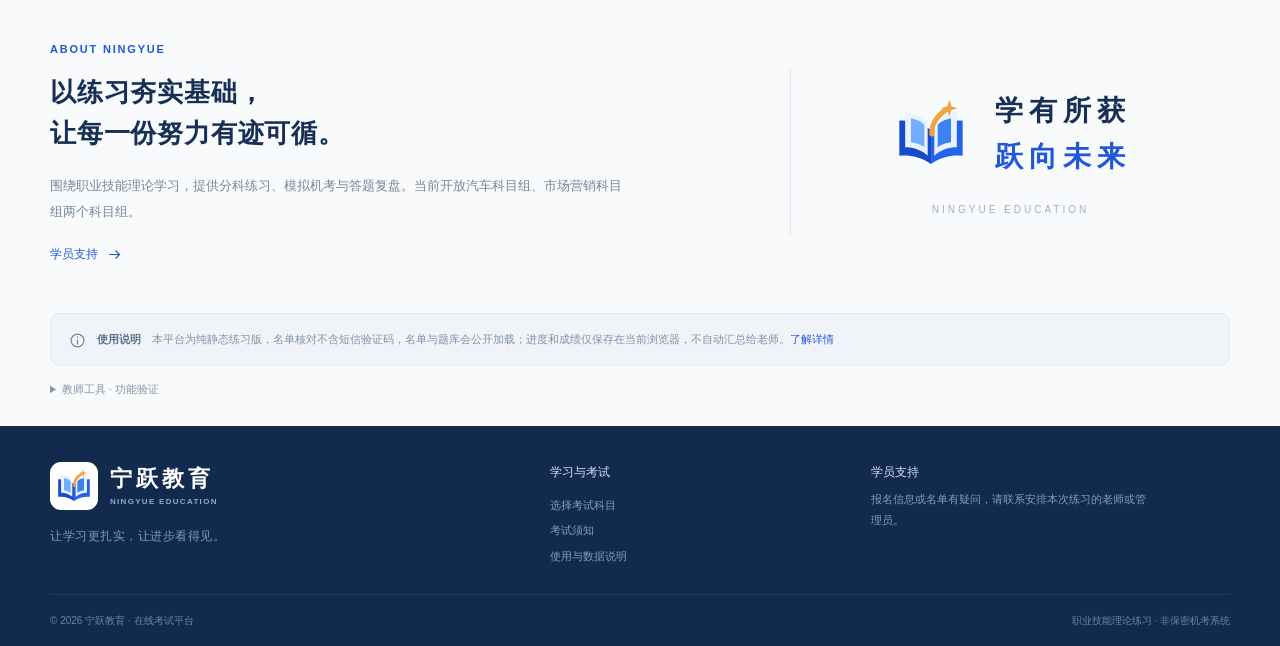
==== commit bffa9a1f: "333" ====
--- a/index.html
+++ b/index.html
@@ -1,13 +1,13 @@
-<!doctype html><html lang="zh-CN"><head><meta charset="utf-8"><meta name="viewport" content="width=device-width,initial-scale=1"><meta name="referrer" content="no-referrer"><meta name="description" content="宁跃教育在线考试平台，汽车维修与商务营销理论练习，分科名单验证、100分模拟机考、漏题提醒与即时评分。"><meta name="theme-color" content="#2058D8"><title>宁跃教育 · 在线考试平台</title><link rel="icon" type="image/svg+xml" href="./assets/ningyue-mark.svg"><link rel="stylesheet" href="./access.css"><link rel="stylesheet" href="./brand.css"><script src="./brand.js"></script><script src="./site.js" defer></script><script src="./access.js"></script></head><body class="ny-home"><header class="ny-header"><div class="ny-container ny-header-inner"><a class="ny-brand" href="./index.html" aria-label="宁跃教育，返回首页"><img src="./assets/ningyue-mark.svg" width="48" height="48" data-brand-logo alt="宁跃教育标志"><span><strong data-brand="name">宁跃教育</strong><small data-brand="englishName">NINGYUE EDUCATION</small></span></a><nav class="ny-nav" aria-label="主导航"><a class="active" href="./index.html">首页</a><a href="./index.html#subjects">在线考试</a><a class="" href="./guide.html">考试须知</a><a href="./index.html#about">关于宁跃</a></nav><a class="ny-button ny-button-small" href="./login.html"><svg viewBox="0 0 24 24" class="ny-icon" fill="none" stroke="currentColor" stroke-width="1.7" stroke-linecap="round" stroke-linejoin="round" aria-hidden="true"><circle cx="12" cy="8" r="4"/><path d="M4 21v-2a8 8 0 0 1 16 0v2"/></svg><span>考生入口</span></a></div></header>
+<!doctype html><html lang="zh-CN"><head><meta charset="utf-8"><meta name="viewport" content="width=device-width,initial-scale=1"><meta name="referrer" content="no-referrer"><meta name="description" content="宁跃教育在线考试平台，汽车科目组与市场营销科目组理论练习，分科名单验证、100分模拟机考、漏题提醒与即时评分。"><meta name="theme-color" content="#2058D8"><title>宁跃教育 · 在线考试平台</title><link rel="icon" type="image/svg+xml" href="./assets/ningyue-mark.svg"><link rel="stylesheet" href="./access.css"><link rel="stylesheet" href="./brand.css"><script src="./brand.js"></script><script src="./site.js?v=subject-groups-20260926" defer></script><script src="./access.js?v=subject-groups-20260926"></script></head><body class="ny-home"><header class="ny-header"><div class="ny-container ny-header-inner"><a class="ny-brand" href="./index.html" aria-label="宁跃教育，返回首页"><img src="./assets/ningyue-mark.svg" width="48" height="48" data-brand-logo alt="宁跃教育标志"><span><strong data-brand="name">宁跃教育</strong><small data-brand="englishName">NINGYUE EDUCATION</small></span></a><nav class="ny-nav" aria-label="主导航"><a class="active" href="./index.html">首页</a><a href="./index.html#subjects">在线考试</a><a class="" href="./guide.html">考试须知</a><a href="./index.html#about">关于宁跃</a></nav><a class="ny-button ny-button-small" href="./login.html"><svg viewBox="0 0 24 24" class="ny-icon" fill="none" stroke="currentColor" stroke-width="1.7" stroke-linecap="round" stroke-linejoin="round" aria-hidden="true"><circle cx="12" cy="8" r="4"/><path d="M4 21v-2a8 8 0 0 1 16 0v2"/></svg><span>考生入口</span></a></div></header>
 <main>
 <section class="ny-hero"><div class="ny-container ny-hero-grid"><div class="ny-hero-copy"><span class="ny-eyebrow"><i></i> 职业技能学习 · 在线模拟机考</span><h1><span data-brand="name">宁跃教育</span><br><em data-brand="platformName">在线考试平台</em></h1><p class="ny-hero-slogan" data-brand="slogan">让学习更扎实，让进步看得见。</p><p class="ny-hero-desc">从一次认真作答开始，把知识变成能力。<br>选择你的科目，开启今天的学习与检验。</p><div class="ny-hero-buttons"><a class="ny-button" href="#subjects">开始考试 <svg viewBox="0 0 24 24" class="ny-icon" fill="none" stroke="currentColor" stroke-width="1.7" stroke-linecap="round" stroke-linejoin="round" aria-hidden="true"><path d="M4 12h16m-6-6 6 6-6 6"/></svg></a><a class="ny-button ny-outline" href="./guide.html"><svg viewBox="0 0 24 24" class="ny-icon" fill="none" stroke="currentColor" stroke-width="1.7" stroke-linecap="round" stroke-linejoin="round" aria-hidden="true"><path d="M12 6c-3-2-6-2-9-1v14c3-1 6-1 9 1 3-2 6-2 9-1V5c-3-1-6-1-9 1Zm0 0v14"/></svg> 考试须知</a></div><div class="ny-mini-info"><span><svg viewBox="0 0 24 24" class="ny-icon" fill="none" stroke="currentColor" stroke-width="1.7" stroke-linecap="round" stroke-linejoin="round" aria-hidden="true"><path d="m5 12 4 4L19 6"/></svg> 分科练习</span><span><svg viewBox="0 0 24 24" class="ny-icon" fill="none" stroke="currentColor" stroke-width="1.7" stroke-linecap="round" stroke-linejoin="round" aria-hidden="true"><path d="m5 12 4 4L19 6"/></svg> 自动计时</span><span><svg viewBox="0 0 24 24" class="ny-icon" fill="none" stroke="currentColor" stroke-width="1.7" stroke-linecap="round" stroke-linejoin="round" aria-hidden="true"><path d="m5 12 4 4L19 6"/></svg> 即时评分</span></div></div>
 <div class="ny-hero-art" aria-label="宁跃教育学习主题装饰"><div class="ny-art-grid"></div><div class="ny-orbit orbit-one"></div><div class="ny-orbit orbit-two"></div><div class="ny-art-star">✦</div><span class="ny-art-kicker">LEARN · PRACTICE · GROW</span><div class="ny-art-main"><span class="ny-art-brand">NINGYUE EDUCATION</span><img src="./assets/ningyue-mark.svg" width="138" height="138" alt=""><h2>每一次练习<br>都是一次向上跃升</h2><span class="ny-art-line"></span><p>学有所获 · 行有所进</p></div><div class="ny-float ny-float-a"><span class="ny-float-icon"><svg viewBox="0 0 24 24" class="ny-icon" fill="none" stroke="currentColor" stroke-width="1.7" stroke-linecap="round" stroke-linejoin="round" aria-hidden="true"><path d="M12 6c-3-2-6-2-9-1v14c3-1 6-1 9 1 3-2 6-2 9-1V5c-3-1-6-1-9 1Zm0 0v14"/></svg></span><div><strong>系统练习</strong><small>把基础掌握得更扎实</small></div></div><div class="ny-float ny-float-b"><span class="ny-float-icon"><svg viewBox="0 0 24 24" class="ny-icon" fill="none" stroke="currentColor" stroke-width="1.7" stroke-linecap="round" stroke-linejoin="round" aria-hidden="true"><path d="M4 20V11m7 9V7m7 13V3M3 7l7-4 4 1 5-3"/></svg></span><div><strong>学习与复盘</strong><small>让下一次答题更从容</small></div></div><div class="ny-art-bottom"><span>01 / 学习</span><span>02 / 练习</span><span>03 / 提升</span></div></div></div></section>
 <section class="ny-container ny-features" aria-label="平台功能"><div><svg viewBox="0 0 24 24" class="ny-icon" fill="none" stroke="currentColor" stroke-width="1.7" stroke-linecap="round" stroke-linejoin="round" aria-hidden="true"><path d="M12 6c-3-2-6-2-9-1v14c3-1 6-1 9 1 3-2 6-2 9-1V5c-3-1-6-1-9 1Zm0 0v14"/></svg><section><h2>分科目题库</h2><p>按报名科目，循序巩固理论基础</p></section></div><div><svg viewBox="0 0 24 24" class="ny-icon" fill="none" stroke="currentColor" stroke-width="1.7" stroke-linecap="round" stroke-linejoin="round" aria-hidden="true"><rect x="3" y="4" width="18" height="13" rx="2"/><path d="M8 21h8m-4-4v4"/></svg><section><h2>在线模拟机考</h2><p>三类题型，100分制即时评分</p></section></div><div><svg viewBox="0 0 24 24" class="ny-icon" fill="none" stroke="currentColor" stroke-width="1.7" stroke-linecap="round" stroke-linejoin="round" aria-hidden="true"><path d="M4 20V11m7 9V7m7 13V3M3 7l7-4 4 1 5-3"/></svg><section><h2>答题复盘</h2><p>查看作答与题库答案，发现薄弱点</p></section></div></section>
-<section class="ny-container ny-section" id="subjects"><div class="ny-section-head"><div><span class="ny-eyebrow">EXAM CENTER</span><h2>选择你的考试科目</h2><p>按对应科目的名单核对信息，再开始练习。</p></div><span class="ny-count">当前开放 <b>2</b> 门科目</span></div><div class="ny-subject-grid"><article class="ny-subject-card ny-auto"><div class="ny-subject-top"><span class="ny-subject-icon"><svg viewBox="0 0 24 24" class="ny-icon" fill="none" stroke="currentColor" stroke-width="1.7" stroke-linecap="round" stroke-linejoin="round" aria-hidden="true"><path d="m5 7 2-4h10l2 4 2 3v8H3v-8l2-3Zm0 0h14M3 12h18M6 15h2m8 0h2M6 18v3m12-3v3"/></svg></span><span class="ny-subject-count">796 道题库</span></div><p class="ny-micro">AUTOMOTIVE REPAIR</p><h3>汽车维修<span>理论模拟考试</span></h3><p class="ny-subject-desc">职业道德、发动机、底盘与汽车电器等理论知识。</p><div class="ny-metrics"><div><b>100<span>分</span></b><small>试卷满分</small></div><div><b>80<span>题</span></b><small>默认题数</small></div><div><b>60<span>分钟</span></b><small>默认时长</small></div></div><p id="autoAccessStatus" class="subject-access-status">本科目需要单独验证姓名与手机号</p><a id="autoAccessLink" class="ny-button ny-wide" href="./login.html?subject=auto">验证并进入汽车维修 →</a></article><article class="ny-subject-card ny-marketing"><div class="ny-subject-top"><span class="ny-subject-icon"><svg viewBox="0 0 24 24" class="ny-icon" fill="none" stroke="currentColor" stroke-width="1.7" stroke-linecap="round" stroke-linejoin="round" aria-hidden="true"><path d="M4 20V11m7 9V7m7 13V3M3 7l7-4 4 1 5-3"/></svg></span><span class="ny-subject-count">800 道题库</span></div><p class="ny-micro">BUSINESS & MARKETING</p><h3>商务营销<span>理论模拟考试</span></h3><p class="ny-subject-desc">营销素养、电子商务、市场调研与客户服务等理论知识。</p><div class="ny-metrics"><div><b>100<span>分</span></b><small>试卷满分</small></div><div><b>80<span>题</span></b><small>默认题数</small></div><div><b>60<span>分钟</span></b><small>默认时长</small></div></div><p id="marketingAccessStatus" class="subject-access-status">本科目需要单独验证姓名与手机号</p><a id="marketingAccessLink" class="ny-button ny-wide" href="./login.html?subject=marketing">验证并进入商务营销 →</a></article></div><div class="access-footer-actions"><button id="logoutAllBtn" type="button" hidden>退出全部科目验证</button></div></section>
+<section class="ny-container ny-section" id="subjects"><div class="ny-section-head"><div><span class="ny-eyebrow">EXAM CENTER</span><h2>选择你的考试科目</h2><p>按对应科目的名单核对信息，再开始练习。</p></div><span class="ny-count">当前开放 <b>2</b> 个科目组</span></div><div class="ny-subject-grid"><article class="ny-subject-card ny-auto"><div class="ny-subject-top"><span class="ny-subject-icon"><svg viewBox="0 0 24 24" class="ny-icon" fill="none" stroke="currentColor" stroke-width="1.7" stroke-linecap="round" stroke-linejoin="round" aria-hidden="true"><path d="m5 7 2-4h10l2 4 2 3v8H3v-8l2-3Zm0 0h14M3 12h18M6 15h2m8 0h2M6 18v3m12-3v3"/></svg></span><span class="ny-subject-count">796 道题库</span></div><p class="ny-micro">AUTOMOTIVE SUBJECT GROUP</p><h3>汽车科目组<span>理论模拟考试</span></h3><p class="ny-subject-desc">职业道德、发动机、底盘与汽车电器等理论知识。</p><div class="ny-metrics"><div><b>100<span>分</span></b><small>试卷满分</small></div><div><b>80<span>题</span></b><small>默认题数</small></div><div><b>60<span>分钟</span></b><small>默认时长</small></div></div><p id="autoAccessStatus" class="subject-access-status">本科目需要单独验证姓名与手机号</p><a id="autoAccessLink" class="ny-button ny-wide" href="./login.html?subject=auto">验证并进入汽车科目组 →</a></article><article class="ny-subject-card ny-marketing"><div class="ny-subject-top"><span class="ny-subject-icon"><svg viewBox="0 0 24 24" class="ny-icon" fill="none" stroke="currentColor" stroke-width="1.7" stroke-linecap="round" stroke-linejoin="round" aria-hidden="true"><path d="M4 20V11m7 9V7m7 13V3M3 7l7-4 4 1 5-3"/></svg></span><span class="ny-subject-count">800 道题库</span></div><p class="ny-micro">MARKETING SUBJECT GROUP</p><h3>市场营销科目组<span>理论模拟考试</span></h3><p class="ny-subject-desc">营销素养、电子商务、市场调研与客户服务等理论知识。</p><div class="ny-metrics"><div><b>100<span>分</span></b><small>试卷满分</small></div><div><b>80<span>题</span></b><small>默认题数</small></div><div><b>60<span>分钟</span></b><small>默认时长</small></div></div><p id="marketingAccessStatus" class="subject-access-status">本科目需要单独验证姓名与手机号</p><a id="marketingAccessLink" class="ny-button ny-wide" href="./login.html?subject=marketing">验证并进入市场营销科目组 →</a></article></div><div class="access-footer-actions"><button id="logoutAllBtn" type="button" hidden>退出全部科目验证</button></div></section>
 <section class="ny-container ny-journey"><div class="ny-journey-title"><span class="ny-eyebrow">HOW IT WORKS</span><h2>四步，开始你的学习检验</h2><a href="./guide.html">查看完整考试须知 <svg viewBox="0 0 24 24" class="ny-icon" fill="none" stroke="currentColor" stroke-width="1.7" stroke-linecap="round" stroke-linejoin="round" aria-hidden="true"><path d="M4 12h16m-6-6 6 6-6 6"/></svg></a></div><div class="ny-journey-steps"><article><b>01</b><h3>选择科目</h3><p>进入对应考试入口</p></article><article><b>02</b><h3>核对信息</h3><p>姓名＋手机号匹配名单</p></article><article><b>03</b><h3>认真作答</h3><p>按时完成，检查漏题</p></article><article><b>04</b><h3>查看成绩</h3><p>下载成绩单，复盘错题</p></article></div></section>
-<section class="ny-container ny-about" id="about"><div><span class="ny-eyebrow">ABOUT NINGYUE</span><h2>以练习夯实基础，<br>让每一份努力有迹可循。</h2><p data-brand="description">围绕职业技能理论学习，提供分科练习、模拟机考与答题复盘。当前开放汽车维修、商务营销两门科目。</p><a class="ny-text-link" href="./guide.html#support">学员支持 <svg viewBox="0 0 24 24" class="ny-icon" fill="none" stroke="currentColor" stroke-width="1.7" stroke-linecap="round" stroke-linejoin="round" aria-hidden="true"><path d="M4 12h16m-6-6 6 6-6 6"/></svg></a></div><div class="ny-about-quote"><img src="./assets/ningyue-mark.svg" alt="" width="72" height="72"><p>学有所获<br><span>跃向未来</span></p><small>NINGYUE EDUCATION</small></div></section>
+<section class="ny-container ny-about" id="about"><div><span class="ny-eyebrow">ABOUT NINGYUE</span><h2>以练习夯实基础，<br>让每一份努力有迹可循。</h2><p data-brand="description">围绕职业技能理论学习，提供分科练习、模拟机考与答题复盘。当前开放汽车科目组、市场营销科目组。</p><a class="ny-text-link" href="./guide.html#support">学员支持 <svg viewBox="0 0 24 24" class="ny-icon" fill="none" stroke="currentColor" stroke-width="1.7" stroke-linecap="round" stroke-linejoin="round" aria-hidden="true"><path d="M4 12h16m-6-6 6 6-6 6"/></svg></a></div><div class="ny-about-quote"><img src="./assets/ningyue-mark.svg" alt="" width="72" height="72"><p>学有所获<br><span>跃向未来</span></p><small>NINGYUE EDUCATION</small></div></section>
 <section class="ny-container ny-bottom-notice"><svg viewBox="0 0 24 24" class="ny-icon" fill="none" stroke="currentColor" stroke-width="1.7" stroke-linecap="round" stroke-linejoin="round" aria-hidden="true"><circle cx="12" cy="12" r="9"/><path d="M12 11v6m0-10v.5"/></svg><p><strong>使用说明</strong>　本平台为纯静态练习版，名单核对不含短信验证码，名单与题库会公开加载；进度和成绩仅保存在当前浏览器，不自动汇总给老师。<a href="./guide.html#data">了解详情</a></p></section>
-<details class="ny-container ny-maintenance"><summary>教师工具 · 功能验证</summary><p>仅用于测试答题、漏题提醒与评分流程，仍需匹配对应科目名单。随机生成的成绩不代表真实作答成绩。</p><a href="./login.html?subject=auto&amp;test=1">汽车维修验证入口 →</a><a href="./login.html?subject=marketing&amp;test=1">商务营销验证入口 →</a></details>
+<details class="ny-container ny-maintenance"><summary>教师工具 · 功能验证</summary><p>仅用于测试答题、漏题提醒与评分流程，仍需匹配对应科目名单。随机生成的成绩不代表真实作答成绩。</p><a href="./login.html?subject=auto&amp;test=1">汽车科目组验证入口 →</a><a href="./login.html?subject=marketing&amp;test=1">市场营销科目组验证入口 →</a></details>
 </main><footer class="ny-footer"><div class="ny-container"><div class="ny-footer-main"><div><a class="ny-brand" href="./index.html" aria-label="宁跃教育，返回首页"><img src="./assets/ningyue-mark.svg" width="48" height="48" data-brand-logo alt="宁跃教育标志"><span><strong data-brand="name">宁跃教育</strong><small data-brand="englishName">NINGYUE EDUCATION</small></span></a><p data-brand="slogan">让学习更扎实，让进步看得见。</p></div><div class="ny-footer-links"><strong>学习与考试</strong><a href="./index.html#subjects">选择考试科目</a><a href="./guide.html">考试须知</a><a href="./guide.html#data">使用与数据说明</a></div><div class="ny-contact"><strong>学员支持</strong><p data-brand="supportText">报名信息或名单有疑问，请联系安排本次练习的老师或管理员。</p><div data-contact-list></div></div></div><div class="ny-footer-bottom"><span>© <span data-year>2026</span> <span data-brand="name">宁跃教育</span> · <span data-brand="platformName">在线考试平台</span></span><span>职业技能理论练习 · 非保密机考系统</span></div></div></footer><script>
 (function(){
   const subjects=['auto','marketing'];
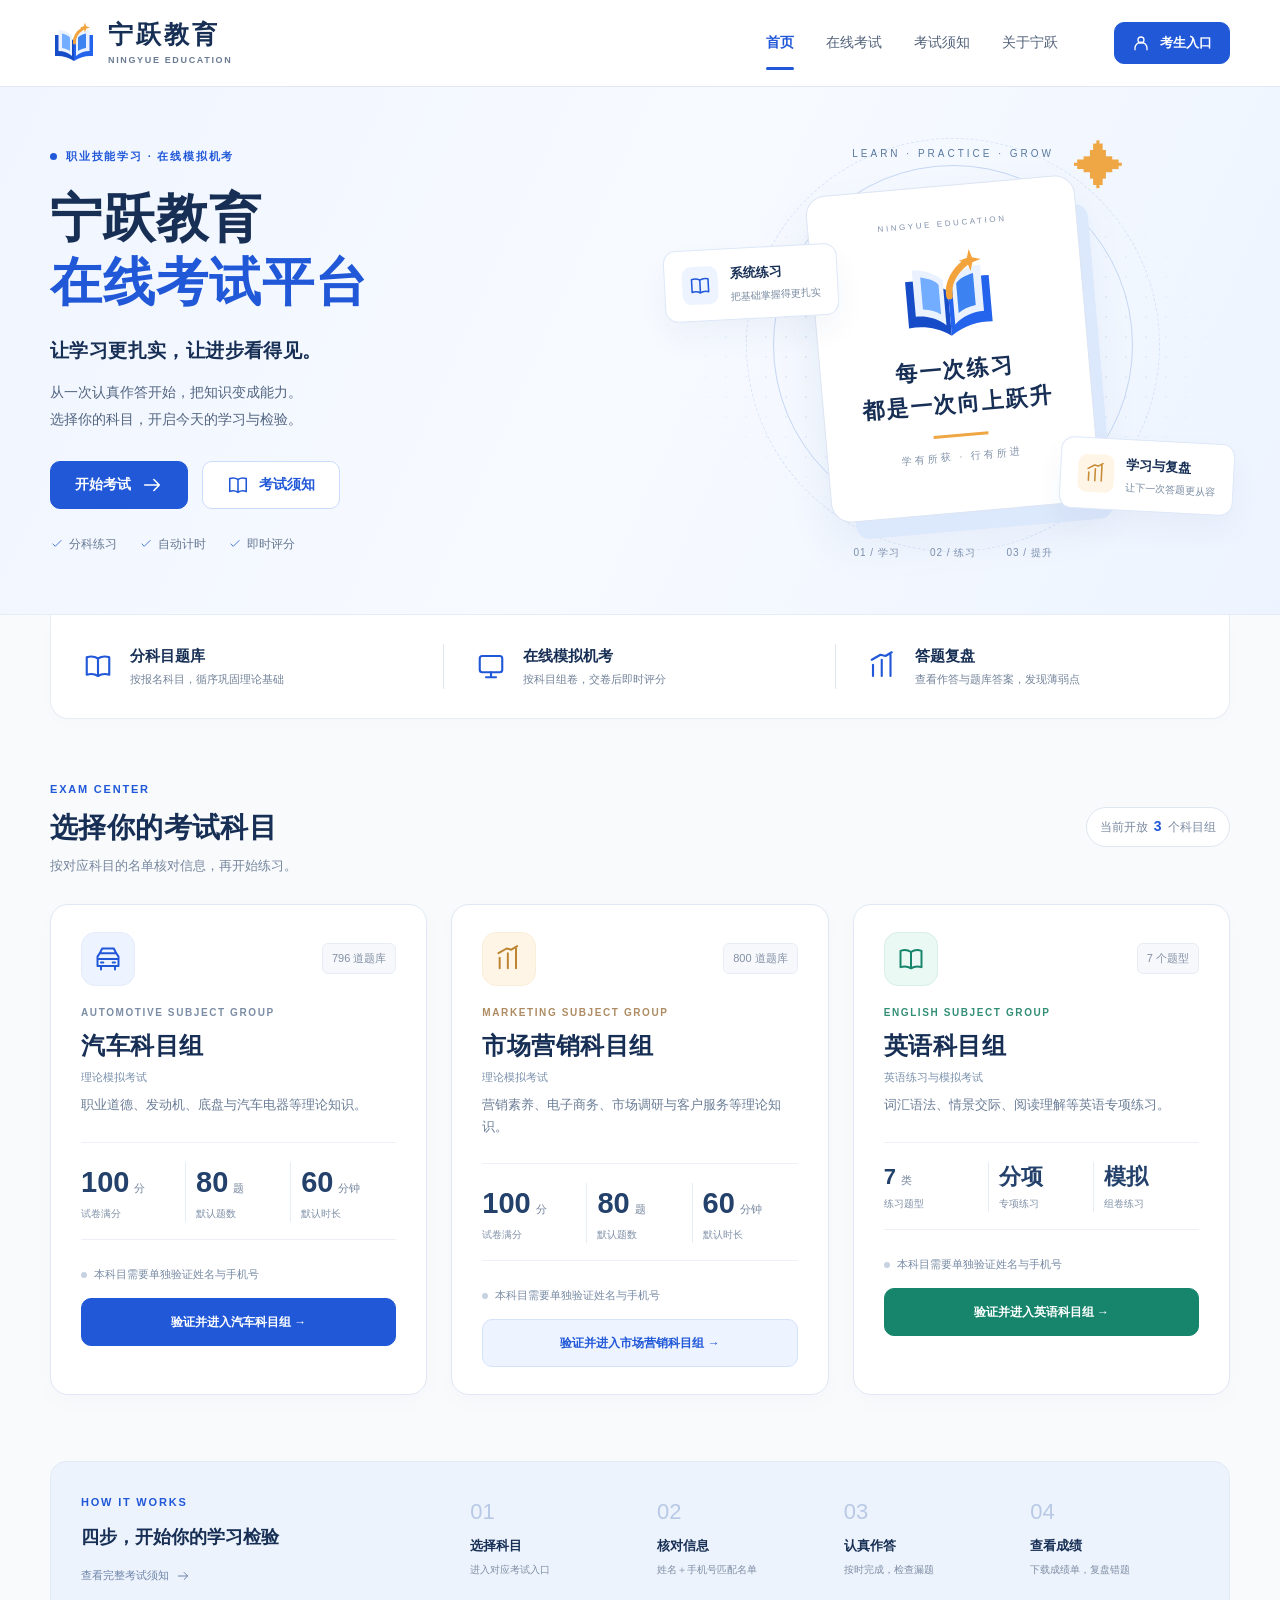
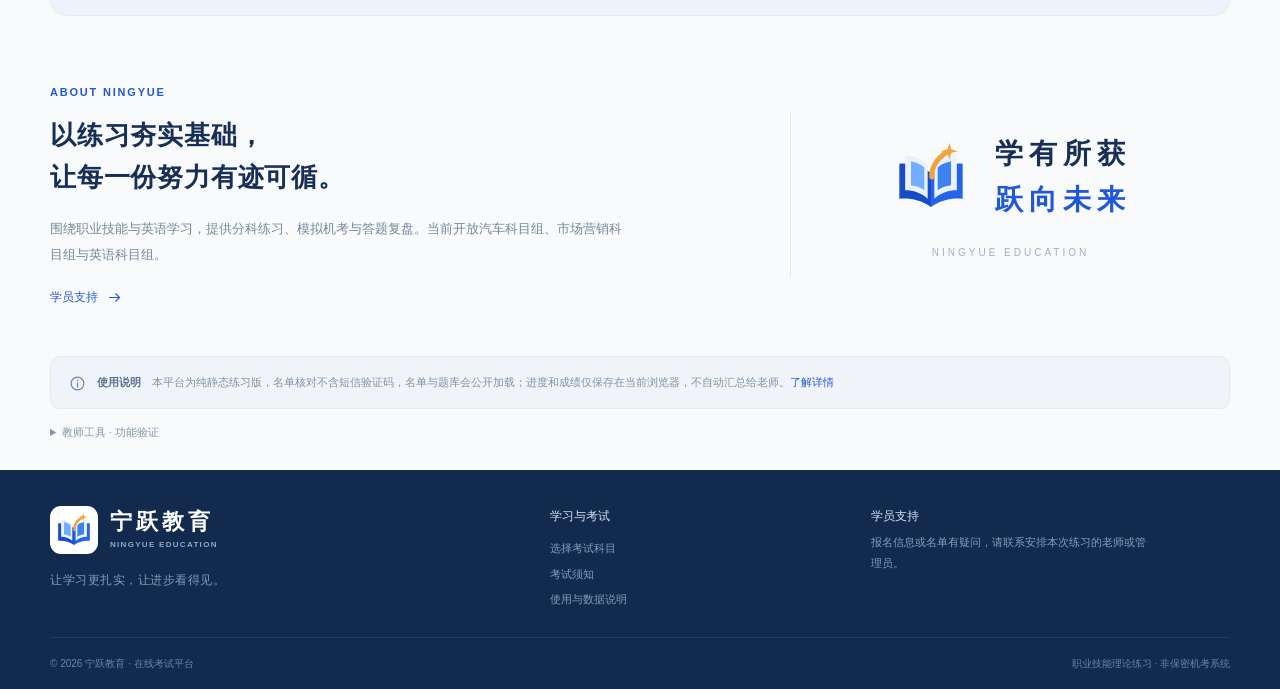
==== commit 53b5579b: "Add English question bank and practice module" ====
--- a/index.html
+++ b/index.html
@@ -1,16 +1,16 @@
-<!doctype html><html lang="zh-CN"><head><meta charset="utf-8"><meta name="viewport" content="width=device-width,initial-scale=1"><meta name="referrer" content="no-referrer"><meta name="description" content="宁跃教育在线考试平台，汽车科目组与市场营销科目组理论练习，分科名单验证、100分模拟机考、漏题提醒与即时评分。"><meta name="theme-color" content="#2058D8"><title>宁跃教育 · 在线考试平台</title><link rel="icon" type="image/svg+xml" href="./assets/ningyue-mark.svg"><link rel="stylesheet" href="./access.css"><link rel="stylesheet" href="./brand.css"><script src="./brand.js"></script><script src="./site.js?v=subject-groups-20260926" defer></script><script src="./access.js?v=subject-groups-20260926"></script></head><body class="ny-home"><header class="ny-header"><div class="ny-container ny-header-inner"><a class="ny-brand" href="./index.html" aria-label="宁跃教育，返回首页"><img src="./assets/ningyue-mark.svg" width="48" height="48" data-brand-logo alt="宁跃教育标志"><span><strong data-brand="name">宁跃教育</strong><small data-brand="englishName">NINGYUE EDUCATION</small></span></a><nav class="ny-nav" aria-label="主导航"><a class="active" href="./index.html">首页</a><a href="./index.html#subjects">在线考试</a><a class="" href="./guide.html">考试须知</a><a href="./index.html#about">关于宁跃</a></nav><a class="ny-button ny-button-small" href="./login.html"><svg viewBox="0 0 24 24" class="ny-icon" fill="none" stroke="currentColor" stroke-width="1.7" stroke-linecap="round" stroke-linejoin="round" aria-hidden="true"><circle cx="12" cy="8" r="4"/><path d="M4 21v-2a8 8 0 0 1 16 0v2"/></svg><span>考生入口</span></a></div></header>
+<!doctype html><html lang="zh-CN"><head><meta charset="utf-8"><meta name="viewport" content="width=device-width,initial-scale=1"><meta name="referrer" content="no-referrer"><meta name="description" content="宁跃教育在线考试平台，汽车、市场营销与英语科目练习，分科名单验证、模拟机考、漏题提醒与即时评分。"><meta name="theme-color" content="#2058D8"><title>宁跃教育 · 在线考试平台</title><link rel="icon" type="image/svg+xml" href="./assets/ningyue-mark.svg"><link rel="stylesheet" href="./access.css"><link rel="stylesheet" href="./brand.css?v=english-20261019"><script src="./brand.js?v=english-20261019"></script><script src="./site.js?v=english-20261019" defer></script><script src="./access.js?v=english-20261019"></script></head><body class="ny-home"><header class="ny-header"><div class="ny-container ny-header-inner"><a class="ny-brand" href="./index.html" aria-label="宁跃教育，返回首页"><img src="./assets/ningyue-mark.svg" width="48" height="48" data-brand-logo alt="宁跃教育标志"><span><strong data-brand="name">宁跃教育</strong><small data-brand="englishName">NINGYUE EDUCATION</small></span></a><nav class="ny-nav" aria-label="主导航"><a class="active" href="./index.html">首页</a><a href="./index.html#subjects">在线考试</a><a class="" href="./guide.html">考试须知</a><a href="./index.html#about">关于宁跃</a></nav><a class="ny-button ny-button-small" href="./login.html"><svg viewBox="0 0 24 24" class="ny-icon" fill="none" stroke="currentColor" stroke-width="1.7" stroke-linecap="round" stroke-linejoin="round" aria-hidden="true"><circle cx="12" cy="8" r="4"/><path d="M4 21v-2a8 8 0 0 1 16 0v2"/></svg><span>考生入口</span></a></div></header>
 <main>
 <section class="ny-hero"><div class="ny-container ny-hero-grid"><div class="ny-hero-copy"><span class="ny-eyebrow"><i></i> 职业技能学习 · 在线模拟机考</span><h1><span data-brand="name">宁跃教育</span><br><em data-brand="platformName">在线考试平台</em></h1><p class="ny-hero-slogan" data-brand="slogan">让学习更扎实，让进步看得见。</p><p class="ny-hero-desc">从一次认真作答开始，把知识变成能力。<br>选择你的科目，开启今天的学习与检验。</p><div class="ny-hero-buttons"><a class="ny-button" href="#subjects">开始考试 <svg viewBox="0 0 24 24" class="ny-icon" fill="none" stroke="currentColor" stroke-width="1.7" stroke-linecap="round" stroke-linejoin="round" aria-hidden="true"><path d="M4 12h16m-6-6 6 6-6 6"/></svg></a><a class="ny-button ny-outline" href="./guide.html"><svg viewBox="0 0 24 24" class="ny-icon" fill="none" stroke="currentColor" stroke-width="1.7" stroke-linecap="round" stroke-linejoin="round" aria-hidden="true"><path d="M12 6c-3-2-6-2-9-1v14c3-1 6-1 9 1 3-2 6-2 9-1V5c-3-1-6-1-9 1Zm0 0v14"/></svg> 考试须知</a></div><div class="ny-mini-info"><span><svg viewBox="0 0 24 24" class="ny-icon" fill="none" stroke="currentColor" stroke-width="1.7" stroke-linecap="round" stroke-linejoin="round" aria-hidden="true"><path d="m5 12 4 4L19 6"/></svg> 分科练习</span><span><svg viewBox="0 0 24 24" class="ny-icon" fill="none" stroke="currentColor" stroke-width="1.7" stroke-linecap="round" stroke-linejoin="round" aria-hidden="true"><path d="m5 12 4 4L19 6"/></svg> 自动计时</span><span><svg viewBox="0 0 24 24" class="ny-icon" fill="none" stroke="currentColor" stroke-width="1.7" stroke-linecap="round" stroke-linejoin="round" aria-hidden="true"><path d="m5 12 4 4L19 6"/></svg> 即时评分</span></div></div>
 <div class="ny-hero-art" aria-label="宁跃教育学习主题装饰"><div class="ny-art-grid"></div><div class="ny-orbit orbit-one"></div><div class="ny-orbit orbit-two"></div><div class="ny-art-star">✦</div><span class="ny-art-kicker">LEARN · PRACTICE · GROW</span><div class="ny-art-main"><span class="ny-art-brand">NINGYUE EDUCATION</span><img src="./assets/ningyue-mark.svg" width="138" height="138" alt=""><h2>每一次练习<br>都是一次向上跃升</h2><span class="ny-art-line"></span><p>学有所获 · 行有所进</p></div><div class="ny-float ny-float-a"><span class="ny-float-icon"><svg viewBox="0 0 24 24" class="ny-icon" fill="none" stroke="currentColor" stroke-width="1.7" stroke-linecap="round" stroke-linejoin="round" aria-hidden="true"><path d="M12 6c-3-2-6-2-9-1v14c3-1 6-1 9 1 3-2 6-2 9-1V5c-3-1-6-1-9 1Zm0 0v14"/></svg></span><div><strong>系统练习</strong><small>把基础掌握得更扎实</small></div></div><div class="ny-float ny-float-b"><span class="ny-float-icon"><svg viewBox="0 0 24 24" class="ny-icon" fill="none" stroke="currentColor" stroke-width="1.7" stroke-linecap="round" stroke-linejoin="round" aria-hidden="true"><path d="M4 20V11m7 9V7m7 13V3M3 7l7-4 4 1 5-3"/></svg></span><div><strong>学习与复盘</strong><small>让下一次答题更从容</small></div></div><div class="ny-art-bottom"><span>01 / 学习</span><span>02 / 练习</span><span>03 / 提升</span></div></div></div></section>
-<section class="ny-container ny-features" aria-label="平台功能"><div><svg viewBox="0 0 24 24" class="ny-icon" fill="none" stroke="currentColor" stroke-width="1.7" stroke-linecap="round" stroke-linejoin="round" aria-hidden="true"><path d="M12 6c-3-2-6-2-9-1v14c3-1 6-1 9 1 3-2 6-2 9-1V5c-3-1-6-1-9 1Zm0 0v14"/></svg><section><h2>分科目题库</h2><p>按报名科目，循序巩固理论基础</p></section></div><div><svg viewBox="0 0 24 24" class="ny-icon" fill="none" stroke="currentColor" stroke-width="1.7" stroke-linecap="round" stroke-linejoin="round" aria-hidden="true"><rect x="3" y="4" width="18" height="13" rx="2"/><path d="M8 21h8m-4-4v4"/></svg><section><h2>在线模拟机考</h2><p>三类题型，100分制即时评分</p></section></div><div><svg viewBox="0 0 24 24" class="ny-icon" fill="none" stroke="currentColor" stroke-width="1.7" stroke-linecap="round" stroke-linejoin="round" aria-hidden="true"><path d="M4 20V11m7 9V7m7 13V3M3 7l7-4 4 1 5-3"/></svg><section><h2>答题复盘</h2><p>查看作答与题库答案，发现薄弱点</p></section></div></section>
-<section class="ny-container ny-section" id="subjects"><div class="ny-section-head"><div><span class="ny-eyebrow">EXAM CENTER</span><h2>选择你的考试科目</h2><p>按对应科目的名单核对信息，再开始练习。</p></div><span class="ny-count">当前开放 <b>2</b> 个科目组</span></div><div class="ny-subject-grid"><article class="ny-subject-card ny-auto"><div class="ny-subject-top"><span class="ny-subject-icon"><svg viewBox="0 0 24 24" class="ny-icon" fill="none" stroke="currentColor" stroke-width="1.7" stroke-linecap="round" stroke-linejoin="round" aria-hidden="true"><path d="m5 7 2-4h10l2 4 2 3v8H3v-8l2-3Zm0 0h14M3 12h18M6 15h2m8 0h2M6 18v3m12-3v3"/></svg></span><span class="ny-subject-count">796 道题库</span></div><p class="ny-micro">AUTOMOTIVE SUBJECT GROUP</p><h3>汽车科目组<span>理论模拟考试</span></h3><p class="ny-subject-desc">职业道德、发动机、底盘与汽车电器等理论知识。</p><div class="ny-metrics"><div><b>100<span>分</span></b><small>试卷满分</small></div><div><b>80<span>题</span></b><small>默认题数</small></div><div><b>60<span>分钟</span></b><small>默认时长</small></div></div><p id="autoAccessStatus" class="subject-access-status">本科目需要单独验证姓名与手机号</p><a id="autoAccessLink" class="ny-button ny-wide" href="./login.html?subject=auto">验证并进入汽车科目组 →</a></article><article class="ny-subject-card ny-marketing"><div class="ny-subject-top"><span class="ny-subject-icon"><svg viewBox="0 0 24 24" class="ny-icon" fill="none" stroke="currentColor" stroke-width="1.7" stroke-linecap="round" stroke-linejoin="round" aria-hidden="true"><path d="M4 20V11m7 9V7m7 13V3M3 7l7-4 4 1 5-3"/></svg></span><span class="ny-subject-count">800 道题库</span></div><p class="ny-micro">MARKETING SUBJECT GROUP</p><h3>市场营销科目组<span>理论模拟考试</span></h3><p class="ny-subject-desc">营销素养、电子商务、市场调研与客户服务等理论知识。</p><div class="ny-metrics"><div><b>100<span>分</span></b><small>试卷满分</small></div><div><b>80<span>题</span></b><small>默认题数</small></div><div><b>60<span>分钟</span></b><small>默认时长</small></div></div><p id="marketingAccessStatus" class="subject-access-status">本科目需要单独验证姓名与手机号</p><a id="marketingAccessLink" class="ny-button ny-wide" href="./login.html?subject=marketing">验证并进入市场营销科目组 →</a></article></div><div class="access-footer-actions"><button id="logoutAllBtn" type="button" hidden>退出全部科目验证</button></div></section>
+<section class="ny-container ny-features" aria-label="平台功能"><div><svg viewBox="0 0 24 24" class="ny-icon" fill="none" stroke="currentColor" stroke-width="1.7" stroke-linecap="round" stroke-linejoin="round" aria-hidden="true"><path d="M12 6c-3-2-6-2-9-1v14c3-1 6-1 9 1 3-2 6-2 9-1V5c-3-1-6-1-9 1Zm0 0v14"/></svg><section><h2>分科目题库</h2><p>按报名科目，循序巩固理论基础</p></section></div><div><svg viewBox="0 0 24 24" class="ny-icon" fill="none" stroke="currentColor" stroke-width="1.7" stroke-linecap="round" stroke-linejoin="round" aria-hidden="true"><rect x="3" y="4" width="18" height="13" rx="2"/><path d="M8 21h8m-4-4v4"/></svg><section><h2>在线模拟机考</h2><p>按科目组卷，交卷后即时评分</p></section></div><div><svg viewBox="0 0 24 24" class="ny-icon" fill="none" stroke="currentColor" stroke-width="1.7" stroke-linecap="round" stroke-linejoin="round" aria-hidden="true"><path d="M4 20V11m7 9V7m7 13V3M3 7l7-4 4 1 5-3"/></svg><section><h2>答题复盘</h2><p>查看作答与题库答案，发现薄弱点</p></section></div></section>
+<section class="ny-container ny-section" id="subjects"><div class="ny-section-head"><div><span class="ny-eyebrow">EXAM CENTER</span><h2>选择你的考试科目</h2><p>按对应科目的名单核对信息，再开始练习。</p></div><span class="ny-count">当前开放 <b>3</b> 个科目组</span></div><div class="ny-subject-grid"><article class="ny-subject-card ny-auto"><div class="ny-subject-top"><span class="ny-subject-icon"><svg viewBox="0 0 24 24" class="ny-icon" fill="none" stroke="currentColor" stroke-width="1.7" stroke-linecap="round" stroke-linejoin="round" aria-hidden="true"><path d="m5 7 2-4h10l2 4 2 3v8H3v-8l2-3Zm0 0h14M3 12h18M6 15h2m8 0h2M6 18v3m12-3v3"/></svg></span><span class="ny-subject-count">796 道题库</span></div><p class="ny-micro">AUTOMOTIVE SUBJECT GROUP</p><h3>汽车科目组<span>理论模拟考试</span></h3><p class="ny-subject-desc">职业道德、发动机、底盘与汽车电器等理论知识。</p><div class="ny-metrics"><div><b>100<span>分</span></b><small>试卷满分</small></div><div><b>80<span>题</span></b><small>默认题数</small></div><div><b>60<span>分钟</span></b><small>默认时长</small></div></div><p id="autoAccessStatus" class="subject-access-status">本科目需要单独验证姓名与手机号</p><a id="autoAccessLink" class="ny-button ny-wide" href="./login.html?subject=auto">验证并进入汽车科目组 →</a></article><article class="ny-subject-card ny-marketing"><div class="ny-subject-top"><span class="ny-subject-icon"><svg viewBox="0 0 24 24" class="ny-icon" fill="none" stroke="currentColor" stroke-width="1.7" stroke-linecap="round" stroke-linejoin="round" aria-hidden="true"><path d="M4 20V11m7 9V7m7 13V3M3 7l7-4 4 1 5-3"/></svg></span><span class="ny-subject-count">800 道题库</span></div><p class="ny-micro">MARKETING SUBJECT GROUP</p><h3>市场营销科目组<span>理论模拟考试</span></h3><p class="ny-subject-desc">营销素养、电子商务、市场调研与客户服务等理论知识。</p><div class="ny-metrics"><div><b>100<span>分</span></b><small>试卷满分</small></div><div><b>80<span>题</span></b><small>默认题数</small></div><div><b>60<span>分钟</span></b><small>默认时长</small></div></div><p id="marketingAccessStatus" class="subject-access-status">本科目需要单独验证姓名与手机号</p><a id="marketingAccessLink" class="ny-button ny-wide" href="./login.html?subject=marketing">验证并进入市场营销科目组 →</a></article><article class="ny-subject-card ny-english"><div class="ny-subject-top"><span class="ny-subject-icon"><svg viewBox="0 0 24 24" class="ny-icon" fill="none" stroke="currentColor" stroke-width="1.7" stroke-linecap="round" stroke-linejoin="round" aria-hidden="true"><path d="M12 6c-3-2-6-2-9-1v14c3-1 6-1 9 1 3-2 6-2 9-1V5c-3-1-6-1-9 1Zm0 0v14"/></svg></span><span class="ny-subject-count">7 个题型</span></div><p class="ny-micro">ENGLISH SUBJECT GROUP</p><h3>英语科目组<span>英语练习与模拟考试</span></h3><p class="ny-subject-desc">词汇语法、情景交际、阅读理解等英语专项练习。</p><div class="ny-metrics"><div><b>7<span>类</span></b><small>练习题型</small></div><div><b>分项</b><small>专项练习</small></div><div><b>模拟</b><small>组卷练习</small></div></div><p id="englishAccessStatus" class="subject-access-status">本科目需要单独验证姓名与手机号</p><a id="englishAccessLink" class="ny-button ny-wide" href="./login.html?subject=english">验证并进入英语科目组 →</a></article></div><div class="access-footer-actions"><button id="logoutAllBtn" type="button" hidden>退出全部科目验证</button></div></section>
 <section class="ny-container ny-journey"><div class="ny-journey-title"><span class="ny-eyebrow">HOW IT WORKS</span><h2>四步，开始你的学习检验</h2><a href="./guide.html">查看完整考试须知 <svg viewBox="0 0 24 24" class="ny-icon" fill="none" stroke="currentColor" stroke-width="1.7" stroke-linecap="round" stroke-linejoin="round" aria-hidden="true"><path d="M4 12h16m-6-6 6 6-6 6"/></svg></a></div><div class="ny-journey-steps"><article><b>01</b><h3>选择科目</h3><p>进入对应考试入口</p></article><article><b>02</b><h3>核对信息</h3><p>姓名＋手机号匹配名单</p></article><article><b>03</b><h3>认真作答</h3><p>按时完成，检查漏题</p></article><article><b>04</b><h3>查看成绩</h3><p>下载成绩单，复盘错题</p></article></div></section>
-<section class="ny-container ny-about" id="about"><div><span class="ny-eyebrow">ABOUT NINGYUE</span><h2>以练习夯实基础，<br>让每一份努力有迹可循。</h2><p data-brand="description">围绕职业技能理论学习，提供分科练习、模拟机考与答题复盘。当前开放汽车科目组、市场营销科目组。</p><a class="ny-text-link" href="./guide.html#support">学员支持 <svg viewBox="0 0 24 24" class="ny-icon" fill="none" stroke="currentColor" stroke-width="1.7" stroke-linecap="round" stroke-linejoin="round" aria-hidden="true"><path d="M4 12h16m-6-6 6 6-6 6"/></svg></a></div><div class="ny-about-quote"><img src="./assets/ningyue-mark.svg" alt="" width="72" height="72"><p>学有所获<br><span>跃向未来</span></p><small>NINGYUE EDUCATION</small></div></section>
+<section class="ny-container ny-about" id="about"><div><span class="ny-eyebrow">ABOUT NINGYUE</span><h2>以练习夯实基础，<br>让每一份努力有迹可循。</h2><p data-brand="description">围绕职业技能与英语学习，提供分科练习、模拟机考与答题复盘。当前开放汽车科目组、市场营销科目组与英语科目组。</p><a class="ny-text-link" href="./guide.html#support">学员支持 <svg viewBox="0 0 24 24" class="ny-icon" fill="none" stroke="currentColor" stroke-width="1.7" stroke-linecap="round" stroke-linejoin="round" aria-hidden="true"><path d="M4 12h16m-6-6 6 6-6 6"/></svg></a></div><div class="ny-about-quote"><img src="./assets/ningyue-mark.svg" alt="" width="72" height="72"><p>学有所获<br><span>跃向未来</span></p><small>NINGYUE EDUCATION</small></div></section>
 <section class="ny-container ny-bottom-notice"><svg viewBox="0 0 24 24" class="ny-icon" fill="none" stroke="currentColor" stroke-width="1.7" stroke-linecap="round" stroke-linejoin="round" aria-hidden="true"><circle cx="12" cy="12" r="9"/><path d="M12 11v6m0-10v.5"/></svg><p><strong>使用说明</strong>　本平台为纯静态练习版，名单核对不含短信验证码，名单与题库会公开加载；进度和成绩仅保存在当前浏览器，不自动汇总给老师。<a href="./guide.html#data">了解详情</a></p></section>
-<details class="ny-container ny-maintenance"><summary>教师工具 · 功能验证</summary><p>仅用于测试答题、漏题提醒与评分流程，仍需匹配对应科目名单。随机生成的成绩不代表真实作答成绩。</p><a href="./login.html?subject=auto&amp;test=1">汽车科目组验证入口 →</a><a href="./login.html?subject=marketing&amp;test=1">市场营销科目组验证入口 →</a></details>
+<details class="ny-container ny-maintenance"><summary>教师工具 · 功能验证</summary><p>仅用于测试答题、漏题提醒与评分流程，仍需匹配对应科目名单。随机生成的成绩不代表真实作答成绩。</p><a href="./login.html?subject=auto&amp;test=1">汽车科目组验证入口 →</a><a href="./login.html?subject=marketing&amp;test=1">市场营销科目组验证入口 →</a><a href="./login.html?subject=english&amp;test=1">英语科目组验证入口 →</a></details>
 </main><footer class="ny-footer"><div class="ny-container"><div class="ny-footer-main"><div><a class="ny-brand" href="./index.html" aria-label="宁跃教育，返回首页"><img src="./assets/ningyue-mark.svg" width="48" height="48" data-brand-logo alt="宁跃教育标志"><span><strong data-brand="name">宁跃教育</strong><small data-brand="englishName">NINGYUE EDUCATION</small></span></a><p data-brand="slogan">让学习更扎实，让进步看得见。</p></div><div class="ny-footer-links"><strong>学习与考试</strong><a href="./index.html#subjects">选择考试科目</a><a href="./guide.html">考试须知</a><a href="./guide.html#data">使用与数据说明</a></div><div class="ny-contact"><strong>学员支持</strong><p data-brand="supportText">报名信息或名单有疑问，请联系安排本次练习的老师或管理员。</p><div data-contact-list></div></div></div><div class="ny-footer-bottom"><span>© <span data-year>2026</span> <span data-brand="name">宁跃教育</span> · <span data-brand="platformName">在线考试平台</span></span><span>职业技能理论练习 · 非保密机考系统</span></div></div></footer><script>
 (function(){
-  const subjects=['auto','marketing'];
+  const subjects=['auto','marketing','english'];
   async function refreshStatus(){
     try{
       if(!window.ExamAccess)throw new Error('验证脚本未加载，请检查 access.js。');
--- a/brand.css
+++ b/brand.css
@@ -1,6 +1,6 @@
 /* 宁跃教育主题。改色优先调整 :root；不含名单及答题逻辑。 */
 :root{--ny-blue:#2058d8;--ny-blue-deep:#153e9c;--ny-ink:#172f55;--ny-text:#526580;--ny-muted:#6a7c94;--ny-light:#eef4ff;--ny-line:#e1e8f2;--ny-white:#fff;--ny-orange:#efa644;--ny-radius:18px;--ny-font:-apple-system,BlinkMacSystemFont,"Segoe UI","PingFang SC","Microsoft YaHei","Noto Sans CJK SC",sans-serif}
-*{box-sizing:border-box}html{scroll-behavior:smooth;scroll-padding-top:96px}body{margin:0;background:#f8fafc;color:var(--ny-ink);font-family:var(--ny-font);font-size:14px;line-height:1.7}button,input,select{font:inherit}button,a,input,select{-webkit-tap-highlight-color:transparent}a{color:var(--ny-blue);text-decoration:none}a:hover{text-decoration:none}img{max-width:100%;display:block}button{cursor:pointer}[hidden]{display:none!important}a:focus-visible,button:focus-visible,input:focus-visible,select:focus-visible,summary:focus-visible{outline:3px solid #eea23c;outline-offset:4px}::selection{background:#dce8ff;color:#153e9c}h1,h2,h3,p{margin-top:0}.ny-container{width:min(1180px,calc(100% - 64px));margin-left:auto;margin-right:auto}.ny-icon{width:22px;height:22px;flex-shrink:0;display:inline-block;vertical-align:middle}.ny-header{background:#fff;border-bottom:1px solid var(--ny-line);position:sticky;top:0;z-index:30}.ny-header-inner{height:86px;display:flex;gap:24px;align-items:center;justify-content:space-between}.ny-brand{display:flex;align-items:center;gap:10px;color:var(--ny-ink);text-decoration:none;flex-shrink:0}.ny-brand img{width:48px;height:48px;flex-shrink:0}.ny-brand strong{font-size:25px;font-weight:800;letter-spacing:3px;line-height:1.4;display:block}.ny-brand small{font-family:Arial,sans-serif;letter-spacing:1.65px;font-size:9px;font-weight:600;color:#6a7c94;display:block;line-height:1.8}.ny-nav{display:flex;align-items:center;gap:32px;margin-left:auto;margin-right:32px;height:100%}.ny-nav a{font-size:14px;color:#52627b;position:relative;display:flex;align-items:center;height:100%;white-space:nowrap}.ny-nav a:hover,.ny-nav a.active{color:var(--ny-blue)}.ny-nav a.active{font-weight:700}.ny-nav a.active:after{content:"";position:absolute;left:0;right:0;bottom:16px;border-bottom:3px solid var(--ny-blue);border-radius:2px}.ny-button{display:inline-flex;align-items:center;justify-content:center;gap:10px;min-height:48px;padding:12px 24px;border:1px solid var(--ny-blue);border-radius:10px;background:var(--ny-blue);color:#fff;font-size:14px;font-weight:650;line-height:1.5;cursor:pointer;transition:background .18s,box-shadow .18s,transform .18s;text-decoration:none}.ny-button:hover{background:var(--ny-blue-deep);color:#fff;box-shadow:0 5px 15px #2058d824;transform:translateY(-1px)}.ny-button:disabled{opacity:.55;cursor:wait;transform:none}.ny-button-small{padding:9px 17px;min-height:42px;font-size:13px}.ny-button-small .ny-icon{width:18px;height:18px}.ny-outline{background:#fff;color:var(--ny-blue);border-color:#cbdcfb}.ny-outline:hover{color:var(--ny-blue);background:#f1f6ff}.ny-wide{width:100%}.ny-eyebrow{display:inline-flex;align-items:center;gap:9px;color:var(--ny-blue);font-family:var(--ny-font);font-size:11px;font-weight:700;letter-spacing:1.8px;line-height:1.6}.ny-eyebrow i{width:7px;height:7px;background:var(--ny-blue);border-radius:50%}.ny-micro{font-family:Arial,var(--ny-font);letter-spacing:1.6px;font-size:10px;font-weight:600;color:#7b8da5}.ny-hero{background:linear-gradient(114deg,#f0f5ff 0%,#f7faff 50%,#edf4ff 100%);border-bottom:1px solid #e4ecf7;overflow:hidden}.ny-hero-grid{display:grid;grid-template-columns:1.03fr 1fr;gap:56px;align-items:center;min-height:520px;padding-top:55px;padding-bottom:58px}.ny-hero-copy{position:relative;z-index:1}.ny-hero-copy h1{font-size:52px;letter-spacing:1px;line-height:1.23;margin:19px 0 20px;font-weight:800}.ny-hero-copy h1 em{font-style:normal;color:var(--ny-blue)}.ny-hero-slogan{font-size:19px;color:var(--ny-ink);font-weight:650;margin:0 0 12px;letter-spacing:.4px}.ny-hero-desc{font-size:14px;color:var(--ny-text);line-height:1.95;margin:0 0 27px}.ny-hero-buttons{display:flex;gap:14px}.ny-mini-info{display:flex;gap:22px;margin-top:25px;color:#647791;font-size:12px}.ny-mini-info span{display:flex;gap:5px;align-items:center}.ny-mini-info .ny-icon{width:14px;height:14px;color:#4679d9}.ny-hero-art{position:relative;min-width:0;height:414px;isolation:isolate}.ny-art-grid{position:absolute;inset:25px 0 18px;background-image:radial-gradient(#acbfdf 1px,transparent 1px);background-size:20px 20px;opacity:.5;mask-image:radial-gradient(ellipse at center,#000,transparent 75%)}.ny-orbit{position:absolute;width:360px;height:360px;border:1px solid #c5d7f4;border-radius:50%;left:50%;top:49%;transform:translate(-50%,-50%);z-index:-1}.orbit-two{width:414px;height:414px;border-style:dashed;opacity:.6;transform:translate(-50%,-50%) rotate(-20deg)}.ny-art-kicker{position:absolute;top:6px;left:0;right:0;text-align:center;letter-spacing:3px;color:#59799e;font:10px Arial,sans-serif}.ny-art-main{position:absolute;width:270px;height:328px;left:50%;top:43px;transform:translateX(-50%) rotate(-5deg);padding:24px 16px;background:#fff;border:1px solid #dce5f3;border-radius:20px;box-shadow:17px 24px 0 -6px #dce8fb,0 22px 48px #17488c12;text-align:center}.ny-art-brand{font:8px Arial,sans-serif;letter-spacing:2.6px;color:#8191aa}.ny-art-main img{width:106px;height:106px;margin:9px auto 4px}.ny-art-main h2{font-size:22px;line-height:1.55;letter-spacing:2px;margin:0 0 13px}.ny-art-main p{font-size:10px;letter-spacing:3px;color:#7e8fa7;margin:11px 0 0}.ny-art-line{display:block;width:55px;height:3px;background:var(--ny-orange);margin:auto}.ny-art-star{position:absolute;right:19%;top:0;color:var(--ny-orange);font-size:51px;z-index:3;line-height:1}.ny-float{position:absolute;z-index:3;display:flex;gap:12px;align-items:center;padding:14px 17px;background:#fff;border:1px solid #dde8f8;border-radius:13px;box-shadow:0 15px 30px #2245820c;white-space:nowrap}.ny-float-a{top:105px;left:-12px;transform:rotate(-3deg)}.ny-float-b{bottom:44px;right:-4px;transform:rotate(3deg)}.ny-float strong{display:block;font-size:13px}.ny-float small{display:block;font-size:10px;color:#788aa1;margin-top:3px}.ny-float-icon{display:grid;place-items:center;width:36px;height:38px;color:var(--ny-blue);border-radius:9px;background:#eef4ff}.ny-float-b .ny-float-icon{background:#fff5e6;color:#c78a35}.ny-art-bottom{position:absolute;bottom:-5px;left:0;right:0;display:flex;justify-content:center;gap:30px;color:#7b8fac;font-size:10px;letter-spacing:1px}.ny-features{display:grid;grid-template-columns:repeat(3,1fr);padding:29px 0;background:#fff;border:1px solid #e7edf6;border-top:0;border-radius:0 0 18px 18px;box-shadow:0 6px 18px #19345b03}.ny-features>div{display:flex;align-items:center;gap:17px;padding:0 32px;border-right:1px solid var(--ny-line)}.ny-features>div:last-child{border:0}.ny-features>div>.ny-icon{width:30px;height:30px;color:var(--ny-blue)}.ny-features h2{font-size:15px;line-height:1.6;margin:0 0 2px;font-weight:700}.ny-features p{font-size:11px;color:#73839a;margin:0}.ny-section{padding:58px 0 22px;scroll-margin-top:92px}.ny-section-head{display:flex;align-items:center;justify-content:space-between;gap:16px;margin-bottom:27px}.ny-section-head h2{font-size:28px;line-height:1.4;margin:8px 0 7px;letter-spacing:.4px}.ny-section-head p{color:#76869d;font-size:13px;margin:0}.ny-count{border:1px solid #dfe7f2;background:white;padding:7px 13px;border-radius:99px;color:#7a8aa1;font-size:12px;white-space:nowrap}.ny-count b{color:var(--ny-blue);font-size:14px;padding:0 3px}.ny-subject-grid{display:grid;grid-template-columns:1fr 1fr;gap:24px}.ny-subject-card{position:relative;overflow:hidden;border:1px solid #dfe8f4;border-radius:18px;padding:27px 30px;background:#fff;box-shadow:0 7px 25px #16336205;transition:border-color .2s,box-shadow .2s}.ny-subject-card:hover{border-color:#b5ccef;box-shadow:0 9px 28px #1633620c}.ny-subject-top{display:flex;align-items:center;justify-content:space-between;margin-bottom:18px}.ny-subject-icon{width:54px;height:54px;display:grid;place-items:center;color:var(--ny-blue);background:#eef4ff;border:1px solid #e4ecfb;border-radius:14px}.ny-subject-icon .ny-icon{width:28px;height:28px}.ny-subject-count{background:#f6f8fc;border:1px solid #e8edf5;padding:5px 9px;color:#8390a4;font-size:11px;border-radius:6px}.ny-subject-card>.ny-micro{margin-bottom:6px}.ny-subject-card h3{font-size:24px;line-height:1.55;letter-spacing:.5px;margin:0 0 8px}.ny-subject-card h3 span{display:inline-block;font-size:11px;font-weight:400;letter-spacing:0;color:#7990ac;margin-left:13px;vertical-align:middle}.ny-subject-desc{color:#6a7d96;font-size:13px;margin-bottom:0;min-height:23px}.ny-metrics{display:grid;grid-template-columns:repeat(3,1fr);margin:25px 0;padding:19px 0 17px;border-top:1px solid #edf1f7;border-bottom:1px solid #edf1f7}.ny-metrics>div{padding-left:20px;border-right:1px solid #e7edf6}.ny-metrics>div:first-child{padding-left:0}.ny-metrics>div:last-child{border-right:0}.ny-metrics b{font:650 29px var(--ny-font);line-height:1.4;color:#23416a}.ny-metrics b span{font-size:11px;font-weight:400;margin-left:5px;color:#74859d}.ny-metrics small{display:block;color:#8091a8;font-size:10px;margin-top:2px}.ny-subject-card .subject-access-status{padding:0!important;margin:0 0 14px!important;border:0;background:transparent!important;color:#788ba5!important;font-size:11px!important;line-height:1.7;min-height:19px}.ny-subject-card .subject-access-status:before{content:"";display:inline-block;width:6px;height:6px;margin-right:7px;background:#c6d1e1;border-radius:50%;vertical-align:middle}.ny-subject-card .subject-access-status.verified{color:#20865c!important}.ny-subject-card .subject-access-status.verified:before{background:#28a574}.ny-marketing .ny-subject-icon{color:#bd8432;background:#fff5e7;border-color:#faedda}.ny-marketing .ny-micro{color:#ae8c63}.ny-marketing>.ny-button{background:#edf3ff;color:var(--ny-blue);border-color:#d5e2fa}.ny-marketing>.ny-button:hover{background:#deeaff}.ny-journey{display:grid;grid-template-columns:1fr 2fr;gap:25px;margin-top:28px;padding:28px 30px;background:#edf3fc;border:1px solid #e3ebf7;border-radius:16px}.ny-journey-title h2{font-size:18px;line-height:1.6;margin:9px 0 12px}.ny-journey-title>a{font-size:11px;display:inline-flex;align-items:center;gap:7px;color:#6d84aa}.ny-journey-title .ny-icon{width:14px;height:14px}.ny-journey-steps{display:grid;grid-template-columns:repeat(4,1fr);gap:18px;align-items:center}.ny-journey-steps b{font:500 22px Arial,sans-serif;color:#b8c9e6}.ny-journey-steps h3{font-size:13px;margin:8px 0 4px}.ny-journey-steps p{font-size:10px;color:#7e8ea5;margin:0}.ny-about{display:grid;grid-template-columns:1.5fr 1fr;gap:80px;margin-top:64px;margin-bottom:47px;align-items:center;scroll-margin-top:120px}.ny-about h2{font-size:26px;line-height:1.6;letter-spacing:.8px;margin:11px 0 18px}.ny-about>div>p{font-size:13px;color:#76879c;line-height:2;margin-bottom:17px;max-width:580px}.ny-text-link{display:inline-flex;align-items:center;gap:9px;font-size:12px}.ny-text-link .ny-icon{width:15px;height:15px}.ny-about-quote{display:flex;position:relative;align-items:center;justify-content:center;flex-wrap:wrap;gap:24px;border-left:1px solid var(--ny-line);padding:20px}.ny-about-quote img{width:80px;height:80px}.ny-about-quote>p{font-size:28px!important;font-weight:800;line-height:1.65!important;letter-spacing:6px;color:var(--ny-ink)!important;margin:0!important}.ny-about-quote>p>span{color:var(--ny-blue)}.ny-about-quote small{width:100%;text-align:center;font:10px Arial,sans-serif;color:#a3afc1;letter-spacing:3px}.ny-bottom-notice{display:flex;align-items:flex-start;gap:11px;background:#f0f4f9;border:1px solid #e4eaf2;border-radius:10px;padding:15px 18px;color:#8190a5;line-height:1.9;margin-bottom:14px}.ny-bottom-notice>.ny-icon{color:#7188aa;width:17px;height:17px;margin-top:3px}.ny-bottom-notice p{font-size:11px;margin:0}.ny-bottom-notice strong{color:#596f8f;font-weight:600}.ny-maintenance{font-size:11px;color:#8694a9;margin-bottom:28px!important;margin-top:10px!important}.ny-maintenance summary{font-size:11px;font-weight:400;cursor:pointer}.ny-maintenance p{margin:10px 0}.ny-maintenance>a{display:inline-block;font-size:11px;margin-right:23px}.ny-footer{background:#112a4e;color:#8fa3be;padding:36px 0 0}.ny-footer-main{display:grid;grid-template-columns:1.4fr .85fr 1.1fr;gap:44px;padding-bottom:28px}.ny-footer .ny-brand{color:#fff;gap:12px}.ny-footer .ny-brand img{background:#fff;border-radius:11px;padding:4px}.ny-footer .ny-brand strong{font-size:22px;letter-spacing:4px}.ny-footer .ny-brand small{color:#92a8c9;letter-spacing:1.3px;font-size:8px}.ny-footer-main>div:first-child>p{font-size:12px;color:#8199ba;margin:16px 0 0;letter-spacing:.5px}.ny-footer-links{display:flex;flex-direction:column;align-items:flex-start;gap:7px}.ny-footer-links>strong,.ny-contact>strong{display:block;color:#d4e2f5;font-size:12px;font-weight:500;margin-bottom:6px}.ny-footer-links>a{font-size:11px;color:#859ebe}.ny-footer-links>a:hover{color:#fff}.ny-contact p{font-size:11px;line-height:1.9;color:#859ebe;max-width:280px;margin:0 0 8px}.ny-footer-bottom{display:flex;gap:15px;align-items:center;justify-content:space-between;padding:17px 0;border-top:1px solid #ffffff13;font-size:10px;color:#6b85a8}.ny-back-link{display:inline-block;font-size:12px;color:#8192aa;margin:0 0 24px}.ny-login-main{padding:36px 0 58px}.ny-login-grid{display:grid;grid-template-columns:1fr 454px;gap:94px;align-items:center;min-height:590px}.ny-login-intro h1{font-size:42px;line-height:1.45;letter-spacing:1px;font-weight:800;margin:17px 0}.ny-login-intro h1 span{display:block;color:var(--ny-blue)}.ny-login-intro>p{font-size:13px;line-height:2;color:#74849d;margin-bottom:27px}.ny-login-subject{display:flex;align-items:flex-start;gap:15px;padding:23px;background:linear-gradient(120deg,#eaf1ff,#f4f8ff);border:1px solid #e0e9fa;border-radius:15px;flex-wrap:wrap}.ny-login-subject-icon{display:grid;place-items:center;width:40px;height:40px;border-radius:10px;background:white;color:var(--ny-blue)}.ny-login-subject h2{font-size:20px;margin:3px 0 4px;line-height:1.5}.ny-login-subject p{font-size:11px;color:#7c8da7;margin:0}.ny-login-subject .ny-micro{letter-spacing:1px;font-size:10px}.ny-login-metrics{display:flex;gap:20px;border-top:1px solid #dfe8f8;padding-top:15px;width:100%;color:#8da0bb;font-size:10px;justify-content:space-between}.ny-login-metrics b{font-size:22px;font-weight:650;color:#486690;margin-right:3px}.ny-login-note{display:flex;gap:10px;color:#7c8faa;font-size:11px;margin:20px 0}.ny-login-note .ny-icon{width:17px;height:17px;margin-top:2px}.ny-login-note p{margin:0;line-height:1.9}.ny-login-decoration{display:flex;align-items:center;gap:12px;margin-top:28px;padding-top:20px;border-top:1px solid var(--ny-line);color:#7f94b0;font-size:13px;letter-spacing:3px}.ny-login-decoration img{width:43px;height:43px;opacity:.75}.ny-form-card{background:#fff;border:1px solid var(--ny-line);border-radius:20px;padding:32px 34px;box-shadow:0 16px 44px #1a39620a}.ny-form-eyebrow{display:flex;align-items:center;gap:7px;font-size:11px;color:#7391bf;margin-bottom:8px}.ny-form-eyebrow .ny-icon{width:14px;height:14px}.ny-form-card h2{font-size:26px;margin:0 0 6px;line-height:1.5}.ny-form-card .subtitle{color:#8b98ac;font-size:12px;margin-bottom:24px}.ny-form-card fieldset{padding:0;margin:0 0 23px;border:0}.ny-form-card legend{font-size:12px;font-weight:650;margin-bottom:9px}.subject-options{display:grid;grid-template-columns:1fr 1fr;gap:10px}.subject-choice{display:flex;align-items:center;justify-content:center;gap:6px;padding:11px 6px;border:1px solid #dde5f0;border-radius:9px;color:#7c8ca1;font-size:12px;cursor:pointer}.subject-choice input{accent-color:var(--ny-blue);width:14px;height:14px;margin:0 3px 0 0;flex-shrink:0}.subject-choice .ny-icon{width:16px;height:16px}.subject-choice:has(input:checked){border-color:var(--ny-blue);background:#f2f6ff;color:var(--ny-blue);font-weight:600}.ny-form-card .field{margin-bottom:20px}.ny-form-card .field>label{display:block;font-size:12px;font-weight:650;margin-bottom:8px}.ny-input-wrap{position:relative;display:flex;align-items:center}.ny-input-wrap>.ny-icon{position:absolute;left:14px;top:14px;width:18px;height:18px;color:#90a2bc;pointer-events:none}.ny-input-wrap input{width:100%;height:48px;border:1px solid #dce4ef;border-radius:9px;padding:11px 13px 11px 42px;color:var(--ny-ink);background:#fcfdff;font-size:13px;outline:none}.ny-input-wrap input:focus{border-color:var(--ny-blue);box-shadow:0 0 0 3px #2058d813;background:white}.ny-input-wrap input::placeholder{color:#a5b1c1}.ny-form-card .field small{display:block;font-size:10px;color:#96a4b8;margin-top:8px}.feedback{min-height:23px;font-size:12px;color:#c03939;line-height:1.8;margin:11px 0 0;overflow-wrap:anywhere}.feedback.success{color:#268655}.error-box{padding:12px 14px;border:1px solid #f6ccca;border-radius:9px;background:#fff4f3;font-size:12px;color:#ab3535;margin-bottom:18px}.existing{padding:12px 14px;background:#f0fbf6;border:1px solid #cbebdc;border-radius:10px;font-size:11px;color:#27815b;margin-bottom:18px}.existing-actions{display:flex;gap:18px;margin-top:8px;align-items:center}.existing-actions a{color:#24815c}.existing button{border:0;background:transparent;color:#7f98a0;padding:0;font-size:11px}.mode-note{font-size:11px;color:#a47534;background:#fffaee;border:1px solid #fae5c5;padding:10px 12px;border-radius:8px;margin-bottom:16px}.ny-form-help{padding:15px 0 0;border-top:1px solid #edf1f7;display:flex;flex-direction:column;gap:4px;font-size:10px;color:#9aa7b9;margin-top:8px}.ny-form-help strong{font-size:11px;font-weight:550;color:#7d8fa8}.privacy{font-size:10px!important;color:#99a7b9!important;line-height:1.8;margin:15px 0 0}.privacy a{color:#748fb8}.ny-guide-main{padding:35px 0 65px}.ny-guide-heading{padding:13px 0 28px;border-bottom:1px solid var(--ny-line);margin-bottom:32px}.ny-guide-heading h1{font-size:36px;margin:8px 0 10px;line-height:1.5}.ny-guide-heading p{color:#7788a1;font-size:13px;margin-bottom:0}.ny-guide-layout{display:grid;grid-template-columns:235px 1fr;gap:35px}.ny-guide-nav{display:flex;flex-direction:column;gap:8px;align-self:start;position:sticky;top:116px}.ny-guide-nav a{padding:12px 17px;border:1px solid #e0e9f7;background:#f0f5ff;border-radius:8px;font-size:12px}.ny-guide-content{background:#fff;border:1px solid var(--ny-line);border-radius:18px;padding:12px 34px 20px;min-width:0}.ny-guide-content section{padding:28px 0;border-bottom:1px solid var(--ny-line);scroll-margin-top:106px}.ny-guide-content section:last-child{border-bottom:0}.ny-guide-number{display:block;color:#93aed8;font:18px Arial,sans-serif;margin-bottom:8px}.ny-guide-content h2{font-size:22px;margin-bottom:14px}.ny-guide-content p{font-size:13px;line-height:2.1;color:#718198}.ny-guide-content table{width:100%;border-collapse:collapse;font-size:12px;margin:22px 0}.ny-guide-content th,.ny-guide-content td{text-align:left;padding:12px 10px;border-bottom:1px solid #e6edf6}.ny-guide-content th{background:#eff4ff;color:#426799;font-weight:500}.ny-guide-content td{color:#6d819d}.ny-warning{background:#fff9ef;border:1px solid #f3e4c9;border-radius:10px;padding:18px;margin:18px 0}.ny-warning strong{font-size:12px;color:#96713d}.ny-warning p{font-size:12px;margin:7px 0 0;color:#a1835d}.ny-guide-content code{padding:2px 5px;background:#f5f0e7;border-radius:4px;font-size:11px}.ny-guide-content .ny-button{margin-top:10px}
+*{box-sizing:border-box}html{scroll-behavior:smooth;scroll-padding-top:96px}body{margin:0;background:#f8fafc;color:var(--ny-ink);font-family:var(--ny-font);font-size:14px;line-height:1.7}button,input,select{font:inherit}button,a,input,select{-webkit-tap-highlight-color:transparent}a{color:var(--ny-blue);text-decoration:none}a:hover{text-decoration:none}img{max-width:100%;display:block}button{cursor:pointer}[hidden]{display:none!important}a:focus-visible,button:focus-visible,input:focus-visible,select:focus-visible,summary:focus-visible{outline:3px solid #eea23c;outline-offset:4px}::selection{background:#dce8ff;color:#153e9c}h1,h2,h3,p{margin-top:0}.ny-container{width:min(1180px,calc(100% - 64px));margin-left:auto;margin-right:auto}.ny-icon{width:22px;height:22px;flex-shrink:0;display:inline-block;vertical-align:middle}.ny-header{background:#fff;border-bottom:1px solid var(--ny-line);position:sticky;top:0;z-index:30}.ny-header-inner{height:86px;display:flex;gap:24px;align-items:center;justify-content:space-between}.ny-brand{display:flex;align-items:center;gap:10px;color:var(--ny-ink);text-decoration:none;flex-shrink:0}.ny-brand img{width:48px;height:48px;flex-shrink:0}.ny-brand strong{font-size:25px;font-weight:800;letter-spacing:3px;line-height:1.4;display:block}.ny-brand small{font-family:Arial,sans-serif;letter-spacing:1.65px;font-size:9px;font-weight:600;color:#6a7c94;display:block;line-height:1.8}.ny-nav{display:flex;align-items:center;gap:32px;margin-left:auto;margin-right:32px;height:100%}.ny-nav a{font-size:14px;color:#52627b;position:relative;display:flex;align-items:center;height:100%;white-space:nowrap}.ny-nav a:hover,.ny-nav a.active{color:var(--ny-blue)}.ny-nav a.active{font-weight:700}.ny-nav a.active:after{content:"";position:absolute;left:0;right:0;bottom:16px;border-bottom:3px solid var(--ny-blue);border-radius:2px}.ny-button{display:inline-flex;align-items:center;justify-content:center;gap:10px;min-height:48px;padding:12px 24px;border:1px solid var(--ny-blue);border-radius:10px;background:var(--ny-blue);color:#fff;font-size:14px;font-weight:650;line-height:1.5;cursor:pointer;transition:background .18s,box-shadow .18s,transform .18s;text-decoration:none}.ny-button:hover{background:var(--ny-blue-deep);color:#fff;box-shadow:0 5px 15px #2058d824;transform:translateY(-1px)}.ny-button:disabled{opacity:.55;cursor:wait;transform:none}.ny-button-small{padding:9px 17px;min-height:42px;font-size:13px}.ny-button-small .ny-icon{width:18px;height:18px}.ny-outline{background:#fff;color:var(--ny-blue);border-color:#cbdcfb}.ny-outline:hover{color:var(--ny-blue);background:#f1f6ff}.ny-wide{width:100%}.ny-eyebrow{display:inline-flex;align-items:center;gap:9px;color:var(--ny-blue);font-family:var(--ny-font);font-size:11px;font-weight:700;letter-spacing:1.8px;line-height:1.6}.ny-eyebrow i{width:7px;height:7px;background:var(--ny-blue);border-radius:50%}.ny-micro{font-family:Arial,var(--ny-font);letter-spacing:1.6px;font-size:10px;font-weight:600;color:#7b8da5}.ny-hero{background:linear-gradient(114deg,#f0f5ff 0%,#f7faff 50%,#edf4ff 100%);border-bottom:1px solid #e4ecf7;overflow:hidden}.ny-hero-grid{display:grid;grid-template-columns:1.03fr 1fr;gap:56px;align-items:center;min-height:520px;padding-top:55px;padding-bottom:58px}.ny-hero-copy{position:relative;z-index:1}.ny-hero-copy h1{font-size:52px;letter-spacing:1px;line-height:1.23;margin:19px 0 20px;font-weight:800}.ny-hero-copy h1 em{font-style:normal;color:var(--ny-blue)}.ny-hero-slogan{font-size:19px;color:var(--ny-ink);font-weight:650;margin:0 0 12px;letter-spacing:.4px}.ny-hero-desc{font-size:14px;color:var(--ny-text);line-height:1.95;margin:0 0 27px}.ny-hero-buttons{display:flex;gap:14px}.ny-mini-info{display:flex;gap:22px;margin-top:25px;color:#647791;font-size:12px}.ny-mini-info span{display:flex;gap:5px;align-items:center}.ny-mini-info .ny-icon{width:14px;height:14px;color:#4679d9}.ny-hero-art{position:relative;min-width:0;height:414px;isolation:isolate}.ny-art-grid{position:absolute;inset:25px 0 18px;background-image:radial-gradient(#acbfdf 1px,transparent 1px);background-size:20px 20px;opacity:.5;mask-image:radial-gradient(ellipse at center,#000,transparent 75%)}.ny-orbit{position:absolute;width:360px;height:360px;border:1px solid #c5d7f4;border-radius:50%;left:50%;top:49%;transform:translate(-50%,-50%);z-index:-1}.orbit-two{width:414px;height:414px;border-style:dashed;opacity:.6;transform:translate(-50%,-50%) rotate(-20deg)}.ny-art-kicker{position:absolute;top:6px;left:0;right:0;text-align:center;letter-spacing:3px;color:#59799e;font:10px Arial,sans-serif}.ny-art-main{position:absolute;width:270px;height:328px;left:50%;top:43px;transform:translateX(-50%) rotate(-5deg);padding:24px 16px;background:#fff;border:1px solid #dce5f3;border-radius:20px;box-shadow:17px 24px 0 -6px #dce8fb,0 22px 48px #17488c12;text-align:center}.ny-art-brand{font:8px Arial,sans-serif;letter-spacing:2.6px;color:#8191aa}.ny-art-main img{width:106px;height:106px;margin:9px auto 4px}.ny-art-main h2{font-size:22px;line-height:1.55;letter-spacing:2px;margin:0 0 13px}.ny-art-main p{font-size:10px;letter-spacing:3px;color:#7e8fa7;margin:11px 0 0}.ny-art-line{display:block;width:55px;height:3px;background:var(--ny-orange);margin:auto}.ny-art-star{position:absolute;right:19%;top:0;color:var(--ny-orange);font-size:51px;z-index:3;line-height:1}.ny-float{position:absolute;z-index:3;display:flex;gap:12px;align-items:center;padding:14px 17px;background:#fff;border:1px solid #dde8f8;border-radius:13px;box-shadow:0 15px 30px #2245820c;white-space:nowrap}.ny-float-a{top:105px;left:-12px;transform:rotate(-3deg)}.ny-float-b{bottom:44px;right:-4px;transform:rotate(3deg)}.ny-float strong{display:block;font-size:13px}.ny-float small{display:block;font-size:10px;color:#788aa1;margin-top:3px}.ny-float-icon{display:grid;place-items:center;width:36px;height:38px;color:var(--ny-blue);border-radius:9px;background:#eef4ff}.ny-float-b .ny-float-icon{background:#fff5e6;color:#c78a35}.ny-art-bottom{position:absolute;bottom:-5px;left:0;right:0;display:flex;justify-content:center;gap:30px;color:#7b8fac;font-size:10px;letter-spacing:1px}.ny-features{display:grid;grid-template-columns:repeat(3,1fr);padding:29px 0;background:#fff;border:1px solid #e7edf6;border-top:0;border-radius:0 0 18px 18px;box-shadow:0 6px 18px #19345b03}.ny-features>div{display:flex;align-items:center;gap:17px;padding:0 32px;border-right:1px solid var(--ny-line)}.ny-features>div:last-child{border:0}.ny-features>div>.ny-icon{width:30px;height:30px;color:var(--ny-blue)}.ny-features h2{font-size:15px;line-height:1.6;margin:0 0 2px;font-weight:700}.ny-features p{font-size:11px;color:#73839a;margin:0}.ny-section{padding:58px 0 22px;scroll-margin-top:92px}.ny-section-head{display:flex;align-items:center;justify-content:space-between;gap:16px;margin-bottom:27px}.ny-section-head h2{font-size:28px;line-height:1.4;margin:8px 0 7px;letter-spacing:.4px}.ny-section-head p{color:#76869d;font-size:13px;margin:0}.ny-count{border:1px solid #dfe7f2;background:white;padding:7px 13px;border-radius:99px;color:#7a8aa1;font-size:12px;white-space:nowrap}.ny-count b{color:var(--ny-blue);font-size:14px;padding:0 3px}.ny-subject-grid{display:grid;grid-template-columns:repeat(3,minmax(0,1fr));gap:24px}.ny-subject-card{position:relative;overflow:hidden;border:1px solid #dfe8f4;border-radius:18px;padding:27px 30px;background:#fff;box-shadow:0 7px 25px #16336205;transition:border-color .2s,box-shadow .2s}.ny-subject-card:hover{border-color:#b5ccef;box-shadow:0 9px 28px #1633620c}.ny-subject-top{display:flex;align-items:center;justify-content:space-between;margin-bottom:18px}.ny-subject-icon{width:54px;height:54px;display:grid;place-items:center;color:var(--ny-blue);background:#eef4ff;border:1px solid #e4ecfb;border-radius:14px}.ny-subject-icon .ny-icon{width:28px;height:28px}.ny-subject-count{background:#f6f8fc;border:1px solid #e8edf5;padding:5px 9px;color:#8390a4;font-size:11px;border-radius:6px}.ny-subject-card>.ny-micro{margin-bottom:6px}.ny-subject-card h3{font-size:24px;line-height:1.55;letter-spacing:.5px;margin:0 0 8px}.ny-subject-card h3 span{display:inline-block;font-size:11px;font-weight:400;letter-spacing:0;color:#7990ac;margin-left:13px;vertical-align:middle}.ny-subject-desc{color:#6a7d96;font-size:13px;margin-bottom:0;min-height:23px}.ny-metrics{display:grid;grid-template-columns:repeat(3,1fr);margin:25px 0;padding:19px 0 17px;border-top:1px solid #edf1f7;border-bottom:1px solid #edf1f7}.ny-metrics>div{padding-left:20px;border-right:1px solid #e7edf6}.ny-metrics>div:first-child{padding-left:0}.ny-metrics>div:last-child{border-right:0}.ny-metrics b{font:650 29px var(--ny-font);line-height:1.4;color:#23416a}.ny-metrics b span{font-size:11px;font-weight:400;margin-left:5px;color:#74859d}.ny-metrics small{display:block;color:#8091a8;font-size:10px;margin-top:2px}.ny-subject-card .subject-access-status{padding:0!important;margin:0 0 14px!important;border:0;background:transparent!important;color:#788ba5!important;font-size:11px!important;line-height:1.7;min-height:19px}.ny-subject-card .subject-access-status:before{content:"";display:inline-block;width:6px;height:6px;margin-right:7px;background:#c6d1e1;border-radius:50%;vertical-align:middle}.ny-subject-card .subject-access-status.verified{color:#20865c!important}.ny-subject-card .subject-access-status.verified:before{background:#28a574}.ny-marketing .ny-subject-icon{color:#bd8432;background:#fff5e7;border-color:#faedda}.ny-marketing .ny-micro{color:#ae8c63}.ny-marketing>.ny-button{background:#edf3ff;color:var(--ny-blue);border-color:#d5e2fa}.ny-marketing>.ny-button:hover{background:#deeaff}.ny-journey{display:grid;grid-template-columns:1fr 2fr;gap:25px;margin-top:28px;padding:28px 30px;background:#edf3fc;border:1px solid #e3ebf7;border-radius:16px}.ny-journey-title h2{font-size:18px;line-height:1.6;margin:9px 0 12px}.ny-journey-title>a{font-size:11px;display:inline-flex;align-items:center;gap:7px;color:#6d84aa}.ny-journey-title .ny-icon{width:14px;height:14px}.ny-journey-steps{display:grid;grid-template-columns:repeat(4,1fr);gap:18px;align-items:center}.ny-journey-steps b{font:500 22px Arial,sans-serif;color:#b8c9e6}.ny-journey-steps h3{font-size:13px;margin:8px 0 4px}.ny-journey-steps p{font-size:10px;color:#7e8ea5;margin:0}.ny-about{display:grid;grid-template-columns:1.5fr 1fr;gap:80px;margin-top:64px;margin-bottom:47px;align-items:center;scroll-margin-top:120px}.ny-about h2{font-size:26px;line-height:1.6;letter-spacing:.8px;margin:11px 0 18px}.ny-about>div>p{font-size:13px;color:#76879c;line-height:2;margin-bottom:17px;max-width:580px}.ny-text-link{display:inline-flex;align-items:center;gap:9px;font-size:12px}.ny-text-link .ny-icon{width:15px;height:15px}.ny-about-quote{display:flex;position:relative;align-items:center;justify-content:center;flex-wrap:wrap;gap:24px;border-left:1px solid var(--ny-line);padding:20px}.ny-about-quote img{width:80px;height:80px}.ny-about-quote>p{font-size:28px!important;font-weight:800;line-height:1.65!important;letter-spacing:6px;color:var(--ny-ink)!important;margin:0!important}.ny-about-quote>p>span{color:var(--ny-blue)}.ny-about-quote small{width:100%;text-align:center;font:10px Arial,sans-serif;color:#a3afc1;letter-spacing:3px}.ny-bottom-notice{display:flex;align-items:flex-start;gap:11px;background:#f0f4f9;border:1px solid #e4eaf2;border-radius:10px;padding:15px 18px;color:#8190a5;line-height:1.9;margin-bottom:14px}.ny-bottom-notice>.ny-icon{color:#7188aa;width:17px;height:17px;margin-top:3px}.ny-bottom-notice p{font-size:11px;margin:0}.ny-bottom-notice strong{color:#596f8f;font-weight:600}.ny-maintenance{font-size:11px;color:#8694a9;margin-bottom:28px!important;margin-top:10px!important}.ny-maintenance summary{font-size:11px;font-weight:400;cursor:pointer}.ny-maintenance p{margin:10px 0}.ny-maintenance>a{display:inline-block;font-size:11px;margin-right:23px}.ny-footer{background:#112a4e;color:#8fa3be;padding:36px 0 0}.ny-footer-main{display:grid;grid-template-columns:1.4fr .85fr 1.1fr;gap:44px;padding-bottom:28px}.ny-footer .ny-brand{color:#fff;gap:12px}.ny-footer .ny-brand img{background:#fff;border-radius:11px;padding:4px}.ny-footer .ny-brand strong{font-size:22px;letter-spacing:4px}.ny-footer .ny-brand small{color:#92a8c9;letter-spacing:1.3px;font-size:8px}.ny-footer-main>div:first-child>p{font-size:12px;color:#8199ba;margin:16px 0 0;letter-spacing:.5px}.ny-footer-links{display:flex;flex-direction:column;align-items:flex-start;gap:7px}.ny-footer-links>strong,.ny-contact>strong{display:block;color:#d4e2f5;font-size:12px;font-weight:500;margin-bottom:6px}.ny-footer-links>a{font-size:11px;color:#859ebe}.ny-footer-links>a:hover{color:#fff}.ny-contact p{font-size:11px;line-height:1.9;color:#859ebe;max-width:280px;margin:0 0 8px}.ny-footer-bottom{display:flex;gap:15px;align-items:center;justify-content:space-between;padding:17px 0;border-top:1px solid #ffffff13;font-size:10px;color:#6b85a8}.ny-back-link{display:inline-block;font-size:12px;color:#8192aa;margin:0 0 24px}.ny-login-main{padding:36px 0 58px}.ny-login-grid{display:grid;grid-template-columns:1fr 454px;gap:94px;align-items:center;min-height:590px}.ny-login-intro h1{font-size:42px;line-height:1.45;letter-spacing:1px;font-weight:800;margin:17px 0}.ny-login-intro h1 span{display:block;color:var(--ny-blue)}.ny-login-intro>p{font-size:13px;line-height:2;color:#74849d;margin-bottom:27px}.ny-login-subject{display:flex;align-items:flex-start;gap:15px;padding:23px;background:linear-gradient(120deg,#eaf1ff,#f4f8ff);border:1px solid #e0e9fa;border-radius:15px;flex-wrap:wrap}.ny-login-subject-icon{display:grid;place-items:center;width:40px;height:40px;border-radius:10px;background:white;color:var(--ny-blue)}.ny-login-subject h2{font-size:20px;margin:3px 0 4px;line-height:1.5}.ny-login-subject p{font-size:11px;color:#7c8da7;margin:0}.ny-login-subject .ny-micro{letter-spacing:1px;font-size:10px}.ny-login-metrics{display:flex;gap:20px;border-top:1px solid #dfe8f8;padding-top:15px;width:100%;color:#8da0bb;font-size:10px;justify-content:space-between}.ny-login-metrics b{font-size:22px;font-weight:650;color:#486690;margin-right:3px}.ny-login-note{display:flex;gap:10px;color:#7c8faa;font-size:11px;margin:20px 0}.ny-login-note .ny-icon{width:17px;height:17px;margin-top:2px}.ny-login-note p{margin:0;line-height:1.9}.ny-login-decoration{display:flex;align-items:center;gap:12px;margin-top:28px;padding-top:20px;border-top:1px solid var(--ny-line);color:#7f94b0;font-size:13px;letter-spacing:3px}.ny-login-decoration img{width:43px;height:43px;opacity:.75}.ny-form-card{background:#fff;border:1px solid var(--ny-line);border-radius:20px;padding:32px 34px;box-shadow:0 16px 44px #1a39620a}.ny-form-eyebrow{display:flex;align-items:center;gap:7px;font-size:11px;color:#7391bf;margin-bottom:8px}.ny-form-eyebrow .ny-icon{width:14px;height:14px}.ny-form-card h2{font-size:26px;margin:0 0 6px;line-height:1.5}.ny-form-card .subtitle{color:#8b98ac;font-size:12px;margin-bottom:24px}.ny-form-card fieldset{padding:0;margin:0 0 23px;border:0}.ny-form-card legend{font-size:12px;font-weight:650;margin-bottom:9px}.subject-options{display:grid;grid-template-columns:1fr;gap:10px}.subject-choice{display:flex;align-items:center;justify-content:center;gap:6px;padding:11px 6px;border:1px solid #dde5f0;border-radius:9px;color:#7c8ca1;font-size:12px;cursor:pointer}.subject-choice input{accent-color:var(--ny-blue);width:14px;height:14px;margin:0 3px 0 0;flex-shrink:0}.subject-choice .ny-icon{width:16px;height:16px}.subject-choice:has(input:checked){border-color:var(--ny-blue);background:#f2f6ff;color:var(--ny-blue);font-weight:600}.ny-form-card .field{margin-bottom:20px}.ny-form-card .field>label{display:block;font-size:12px;font-weight:650;margin-bottom:8px}.ny-input-wrap{position:relative;display:flex;align-items:center}.ny-input-wrap>.ny-icon{position:absolute;left:14px;top:14px;width:18px;height:18px;color:#90a2bc;pointer-events:none}.ny-input-wrap input{width:100%;height:48px;border:1px solid #dce4ef;border-radius:9px;padding:11px 13px 11px 42px;color:var(--ny-ink);background:#fcfdff;font-size:13px;outline:none}.ny-input-wrap input:focus{border-color:var(--ny-blue);box-shadow:0 0 0 3px #2058d813;background:white}.ny-input-wrap input::placeholder{color:#a5b1c1}.ny-form-card .field small{display:block;font-size:10px;color:#96a4b8;margin-top:8px}.feedback{min-height:23px;font-size:12px;color:#c03939;line-height:1.8;margin:11px 0 0;overflow-wrap:anywhere}.feedback.success{color:#268655}.error-box{padding:12px 14px;border:1px solid #f6ccca;border-radius:9px;background:#fff4f3;font-size:12px;color:#ab3535;margin-bottom:18px}.existing{padding:12px 14px;background:#f0fbf6;border:1px solid #cbebdc;border-radius:10px;font-size:11px;color:#27815b;margin-bottom:18px}.existing-actions{display:flex;gap:18px;margin-top:8px;align-items:center}.existing-actions a{color:#24815c}.existing button{border:0;background:transparent;color:#7f98a0;padding:0;font-size:11px}.mode-note{font-size:11px;color:#a47534;background:#fffaee;border:1px solid #fae5c5;padding:10px 12px;border-radius:8px;margin-bottom:16px}.ny-form-help{padding:15px 0 0;border-top:1px solid #edf1f7;display:flex;flex-direction:column;gap:4px;font-size:10px;color:#9aa7b9;margin-top:8px}.ny-form-help strong{font-size:11px;font-weight:550;color:#7d8fa8}.privacy{font-size:10px!important;color:#99a7b9!important;line-height:1.8;margin:15px 0 0}.privacy a{color:#748fb8}.ny-guide-main{padding:35px 0 65px}.ny-guide-heading{padding:13px 0 28px;border-bottom:1px solid var(--ny-line);margin-bottom:32px}.ny-guide-heading h1{font-size:36px;margin:8px 0 10px;line-height:1.5}.ny-guide-heading p{color:#7788a1;font-size:13px;margin-bottom:0}.ny-guide-layout{display:grid;grid-template-columns:235px 1fr;gap:35px}.ny-guide-nav{display:flex;flex-direction:column;gap:8px;align-self:start;position:sticky;top:116px}.ny-guide-nav a{padding:12px 17px;border:1px solid #e0e9f7;background:#f0f5ff;border-radius:8px;font-size:12px}.ny-guide-content{background:#fff;border:1px solid var(--ny-line);border-radius:18px;padding:12px 34px 20px;min-width:0}.ny-guide-content section{padding:28px 0;border-bottom:1px solid var(--ny-line);scroll-margin-top:106px}.ny-guide-content section:last-child{border-bottom:0}.ny-guide-number{display:block;color:#93aed8;font:18px Arial,sans-serif;margin-bottom:8px}.ny-guide-content h2{font-size:22px;margin-bottom:14px}.ny-guide-content p{font-size:13px;line-height:2.1;color:#718198}.ny-guide-content table{width:100%;border-collapse:collapse;font-size:12px;margin:22px 0}.ny-guide-content th,.ny-guide-content td{text-align:left;padding:12px 10px;border-bottom:1px solid #e6edf6}.ny-guide-content th{background:#eff4ff;color:#426799;font-weight:500}.ny-guide-content td{color:#6d819d}.ny-warning{background:#fff9ef;border:1px solid #f3e4c9;border-radius:10px;padding:18px;margin:18px 0}.ny-warning strong{font-size:12px;color:#96713d}.ny-warning p{font-size:12px;margin:7px 0 0;color:#a1835d}.ny-guide-content code{padding:2px 5px;background:#f5f0e7;border-radius:4px;font-size:11px}.ny-guide-content .ny-button{margin-top:10px}
 @media(min-width:1500px){.ny-hero-grid{min-height:550px;padding-top:66px;padding-bottom:68px}}
 @media(max-width:1100px){.ny-header-inner{gap:15px}.ny-nav{gap:22px;margin-right:12px}.ny-hero-grid{gap:28px}.ny-hero-copy h1{font-size:45px}.ny-float-a{left:-20px}.ny-float-b{right:-15px}.ny-features>div{padding:0 22px;gap:14px}.ny-features p{font-size:10px}.ny-login-grid{gap:40px;grid-template-columns:1fr 420px}.ny-login-intro h1{font-size:36px}.ny-form-card{padding:29px}.ny-journey{grid-template-columns:1fr}.ny-journey-steps{padding-top:10px}.ny-about{gap:40px}}
 @media(max-width:900px){.ny-header-inner{height:76px}.ny-brand strong{font-size:22px;letter-spacing:3px}.ny-brand img{width:43px;height:43px}.ny-brand small{font-size:8px;letter-spacing:1.2px}.ny-nav{gap:17px;margin-right:0}.ny-nav a{font-size:12px}.ny-header-inner>.ny-button{padding:9px 12px;font-size:12px}.ny-hero-copy h1{font-size:40px}.ny-hero-slogan{font-size:16px}.ny-hero-desc{font-size:12px}.ny-hero-grid{min-height:480px;gap:20px;padding-top:44px;padding-bottom:43px}.ny-hero-art{height:370px;transform:scale(.92);transform-origin:center center}.ny-float{padding:10px 12px;gap:8px}.ny-float strong{font-size:11px}.ny-float small{font-size:9px}.ny-float-b{right:-12px;bottom:7px}.ny-float-a{top:88px;left:-15px}.ny-art-main{width:240px;height:306px;top:38px}.ny-art-main h2{font-size:20px}.ny-art-bottom{display:none}.ny-orbit{width:320px;height:320px}.orbit-two{width:370px;height:370px}.ny-art-star{right:5%}.ny-features{padding:23px 0}.ny-features>div{padding:0 15px;gap:10px}.ny-features h2{font-size:13px}.ny-features p{font-size:10px}.ny-features>div>.ny-icon{width:25px;height:25px}.ny-subject-card{padding:25px}.ny-subject-desc{font-size:12px}.ny-login-grid{grid-template-columns:1fr 390px;gap:25px}.ny-login-intro h1{font-size:31px}.ny-login-subject{padding:17px}.ny-form-card{padding:25px}.ny-login-intro>p{font-size:12px}.ny-login-subject p{font-size:10px}.ny-subject-card h3 span{margin-left:10px;font-size:10px}.ny-subject-card h3{font-size:23px}.ny-guide-layout{grid-template-columns:180px 1fr;gap:20px}.ny-guide-content{padding:8px 25px 18px}}
@@ -8,3 +8,7 @@
 @media(max-width:360px){.ny-container{width:calc(100% - 28px)}.ny-hero-copy h1{font-size:33px}.ny-subject-card{padding:19px}.ny-form-card{padding:21px 18px}.ny-count{display:none}.ny-hero-art{transform:scale(.94);margin-top:15px}.ny-metrics b{font-size:23px}.ny-subject-card h3 span{margin-left:8px;font-size:9px}}
 @media(prefers-reduced-motion:reduce){html{scroll-behavior:auto}*{transition:none!important;animation:none!important}}
 @media print{.ny-header,.ny-footer{display:none!important}.ny-container{width:100%}.ny-guide-nav,.ny-back-link{display:none}.ny-guide-layout{display:block}.ny-guide-content{border:0;padding:0}.ny-guide-content section{break-inside:avoid}}
+
+/* 三科入口：英语使用独立配色，并为三列卡片保留足够阅读空间。 */
+.ny-subject-card{min-width:0}.ny-subject-card h3 span{display:block;margin:5px 0 0}.ny-subject-card .ny-metrics>div{padding-left:10px}.ny-subject-card .ny-metrics>div:first-child{padding-left:0}.ny-subject-card>.ny-button{font-size:12px;padding-left:10px;padding-right:10px}.ny-english .ny-subject-icon{color:#16856b;background:#eaf9f3;border-color:#d7efe4}.ny-english .ny-micro{color:#338f76}.ny-english>.ny-button{background:#16856b;border-color:#16856b}.ny-english>.ny-button:hover{background:#116b55}.ny-english .ny-metrics b{font-size:22px}.ny-form-card .subject-choice{justify-content:flex-start;padding:12px 16px}.ny-guide-content h3{font-size:16px;margin:24px 0 12px;color:#426799}
+@media(min-width:721px) and (max-width:1100px){.ny-subject-grid{grid-template-columns:repeat(2,minmax(0,1fr))}}
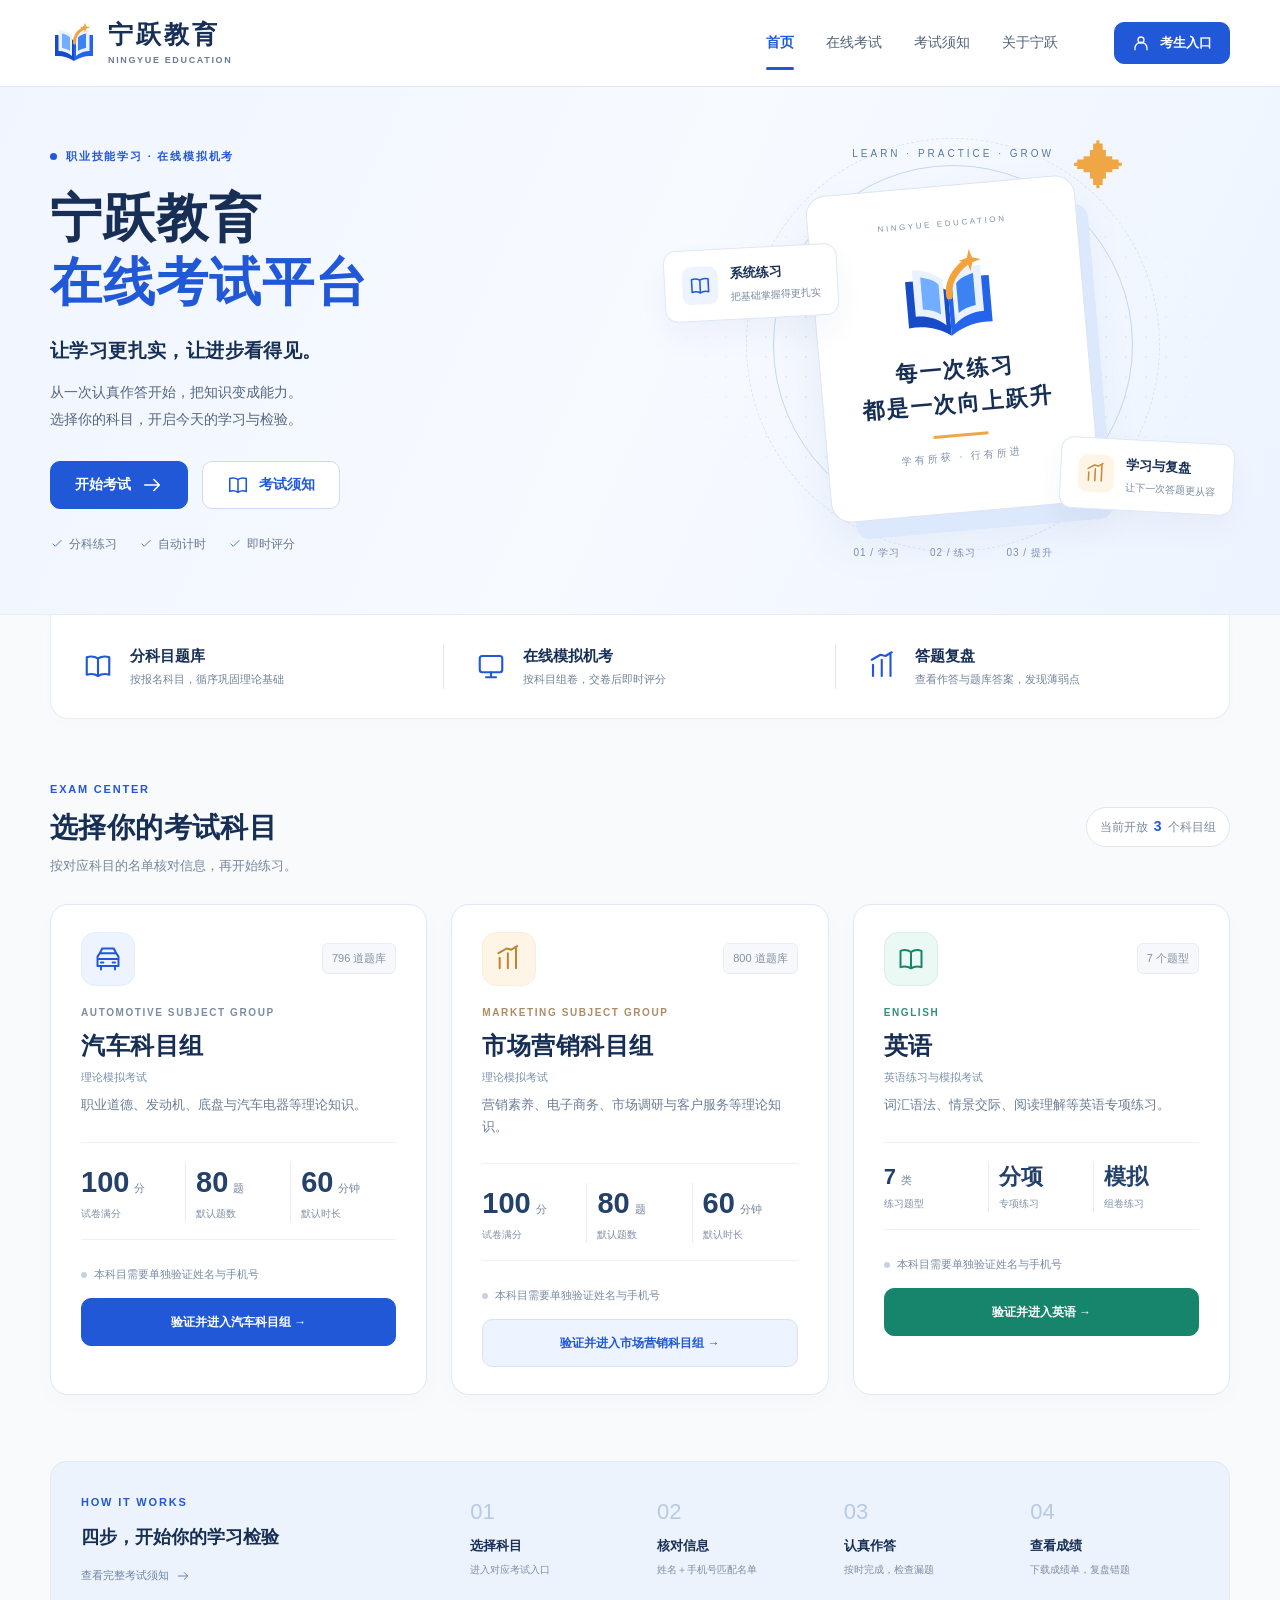
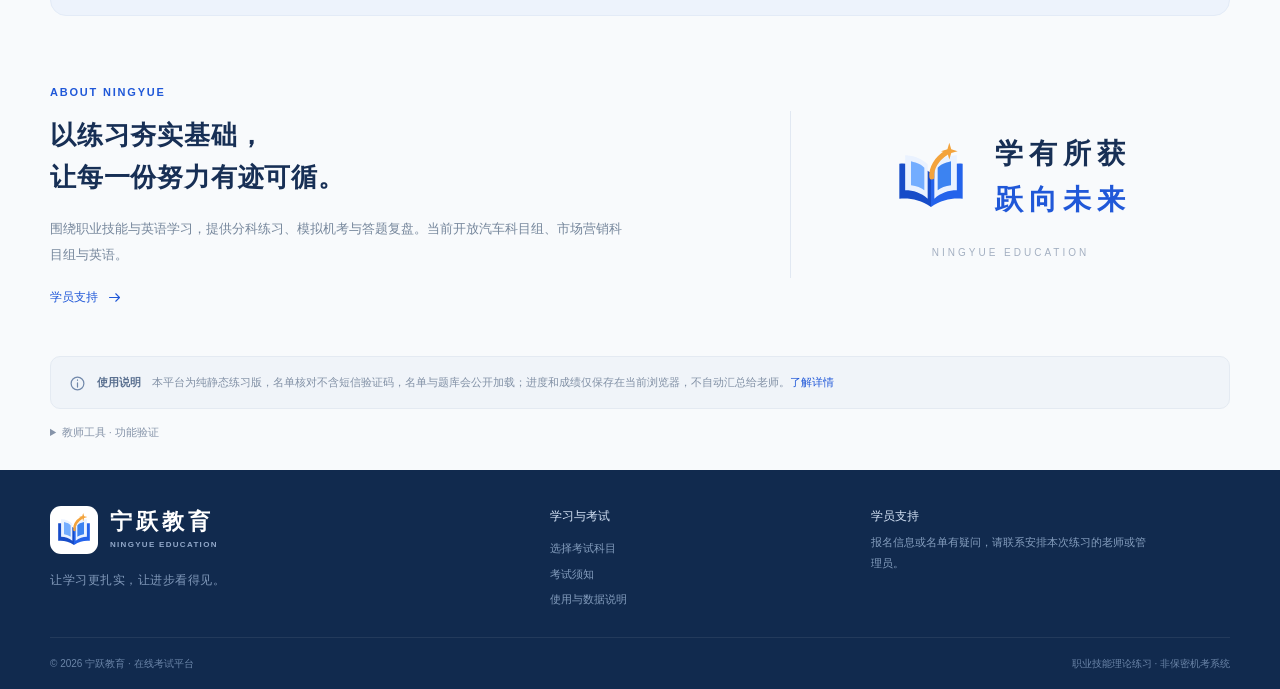
==== commit c1736899: "Rename English subject display label to 英语" ====
--- a/index.html
+++ b/index.html
@@ -1,13 +1,13 @@
-<!doctype html><html lang="zh-CN"><head><meta charset="utf-8"><meta name="viewport" content="width=device-width,initial-scale=1"><meta name="referrer" content="no-referrer"><meta name="description" content="宁跃教育在线考试平台，汽车、市场营销与英语科目练习，分科名单验证、模拟机考、漏题提醒与即时评分。"><meta name="theme-color" content="#2058D8"><title>宁跃教育 · 在线考试平台</title><link rel="icon" type="image/svg+xml" href="./assets/ningyue-mark.svg"><link rel="stylesheet" href="./access.css"><link rel="stylesheet" href="./brand.css?v=english-20261019"><script src="./brand.js?v=english-20261019"></script><script src="./site.js?v=english-20261019" defer></script><script src="./access.js?v=english-20261019"></script></head><body class="ny-home"><header class="ny-header"><div class="ny-container ny-header-inner"><a class="ny-brand" href="./index.html" aria-label="宁跃教育，返回首页"><img src="./assets/ningyue-mark.svg" width="48" height="48" data-brand-logo alt="宁跃教育标志"><span><strong data-brand="name">宁跃教育</strong><small data-brand="englishName">NINGYUE EDUCATION</small></span></a><nav class="ny-nav" aria-label="主导航"><a class="active" href="./index.html">首页</a><a href="./index.html#subjects">在线考试</a><a class="" href="./guide.html">考试须知</a><a href="./index.html#about">关于宁跃</a></nav><a class="ny-button ny-button-small" href="./login.html"><svg viewBox="0 0 24 24" class="ny-icon" fill="none" stroke="currentColor" stroke-width="1.7" stroke-linecap="round" stroke-linejoin="round" aria-hidden="true"><circle cx="12" cy="8" r="4"/><path d="M4 21v-2a8 8 0 0 1 16 0v2"/></svg><span>考生入口</span></a></div></header>
+<!doctype html><html lang="zh-CN"><head><meta charset="utf-8"><meta name="viewport" content="width=device-width,initial-scale=1"><meta name="referrer" content="no-referrer"><meta name="description" content="宁跃教育在线考试平台，汽车、市场营销与英语科目练习，分科名单验证、模拟机考、漏题提醒与即时评分。"><meta name="theme-color" content="#2058D8"><title>宁跃教育 · 在线考试平台</title><link rel="icon" type="image/svg+xml" href="./assets/ningyue-mark.svg"><link rel="stylesheet" href="./access.css"><link rel="stylesheet" href="./brand.css?v=english-20261019"><script src="./brand.js?v=english-name-20261019"></script><script src="./site.js?v=english-20261019" defer></script><script src="./access.js?v=english-name-20261019"></script></head><body class="ny-home"><header class="ny-header"><div class="ny-container ny-header-inner"><a class="ny-brand" href="./index.html" aria-label="宁跃教育，返回首页"><img src="./assets/ningyue-mark.svg" width="48" height="48" data-brand-logo alt="宁跃教育标志"><span><strong data-brand="name">宁跃教育</strong><small data-brand="englishName">NINGYUE EDUCATION</small></span></a><nav class="ny-nav" aria-label="主导航"><a class="active" href="./index.html">首页</a><a href="./index.html#subjects">在线考试</a><a class="" href="./guide.html">考试须知</a><a href="./index.html#about">关于宁跃</a></nav><a class="ny-button ny-button-small" href="./login.html"><svg viewBox="0 0 24 24" class="ny-icon" fill="none" stroke="currentColor" stroke-width="1.7" stroke-linecap="round" stroke-linejoin="round" aria-hidden="true"><circle cx="12" cy="8" r="4"/><path d="M4 21v-2a8 8 0 0 1 16 0v2"/></svg><span>考生入口</span></a></div></header>
 <main>
 <section class="ny-hero"><div class="ny-container ny-hero-grid"><div class="ny-hero-copy"><span class="ny-eyebrow"><i></i> 职业技能学习 · 在线模拟机考</span><h1><span data-brand="name">宁跃教育</span><br><em data-brand="platformName">在线考试平台</em></h1><p class="ny-hero-slogan" data-brand="slogan">让学习更扎实，让进步看得见。</p><p class="ny-hero-desc">从一次认真作答开始，把知识变成能力。<br>选择你的科目，开启今天的学习与检验。</p><div class="ny-hero-buttons"><a class="ny-button" href="#subjects">开始考试 <svg viewBox="0 0 24 24" class="ny-icon" fill="none" stroke="currentColor" stroke-width="1.7" stroke-linecap="round" stroke-linejoin="round" aria-hidden="true"><path d="M4 12h16m-6-6 6 6-6 6"/></svg></a><a class="ny-button ny-outline" href="./guide.html"><svg viewBox="0 0 24 24" class="ny-icon" fill="none" stroke="currentColor" stroke-width="1.7" stroke-linecap="round" stroke-linejoin="round" aria-hidden="true"><path d="M12 6c-3-2-6-2-9-1v14c3-1 6-1 9 1 3-2 6-2 9-1V5c-3-1-6-1-9 1Zm0 0v14"/></svg> 考试须知</a></div><div class="ny-mini-info"><span><svg viewBox="0 0 24 24" class="ny-icon" fill="none" stroke="currentColor" stroke-width="1.7" stroke-linecap="round" stroke-linejoin="round" aria-hidden="true"><path d="m5 12 4 4L19 6"/></svg> 分科练习</span><span><svg viewBox="0 0 24 24" class="ny-icon" fill="none" stroke="currentColor" stroke-width="1.7" stroke-linecap="round" stroke-linejoin="round" aria-hidden="true"><path d="m5 12 4 4L19 6"/></svg> 自动计时</span><span><svg viewBox="0 0 24 24" class="ny-icon" fill="none" stroke="currentColor" stroke-width="1.7" stroke-linecap="round" stroke-linejoin="round" aria-hidden="true"><path d="m5 12 4 4L19 6"/></svg> 即时评分</span></div></div>
 <div class="ny-hero-art" aria-label="宁跃教育学习主题装饰"><div class="ny-art-grid"></div><div class="ny-orbit orbit-one"></div><div class="ny-orbit orbit-two"></div><div class="ny-art-star">✦</div><span class="ny-art-kicker">LEARN · PRACTICE · GROW</span><div class="ny-art-main"><span class="ny-art-brand">NINGYUE EDUCATION</span><img src="./assets/ningyue-mark.svg" width="138" height="138" alt=""><h2>每一次练习<br>都是一次向上跃升</h2><span class="ny-art-line"></span><p>学有所获 · 行有所进</p></div><div class="ny-float ny-float-a"><span class="ny-float-icon"><svg viewBox="0 0 24 24" class="ny-icon" fill="none" stroke="currentColor" stroke-width="1.7" stroke-linecap="round" stroke-linejoin="round" aria-hidden="true"><path d="M12 6c-3-2-6-2-9-1v14c3-1 6-1 9 1 3-2 6-2 9-1V5c-3-1-6-1-9 1Zm0 0v14"/></svg></span><div><strong>系统练习</strong><small>把基础掌握得更扎实</small></div></div><div class="ny-float ny-float-b"><span class="ny-float-icon"><svg viewBox="0 0 24 24" class="ny-icon" fill="none" stroke="currentColor" stroke-width="1.7" stroke-linecap="round" stroke-linejoin="round" aria-hidden="true"><path d="M4 20V11m7 9V7m7 13V3M3 7l7-4 4 1 5-3"/></svg></span><div><strong>学习与复盘</strong><small>让下一次答题更从容</small></div></div><div class="ny-art-bottom"><span>01 / 学习</span><span>02 / 练习</span><span>03 / 提升</span></div></div></div></section>
 <section class="ny-container ny-features" aria-label="平台功能"><div><svg viewBox="0 0 24 24" class="ny-icon" fill="none" stroke="currentColor" stroke-width="1.7" stroke-linecap="round" stroke-linejoin="round" aria-hidden="true"><path d="M12 6c-3-2-6-2-9-1v14c3-1 6-1 9 1 3-2 6-2 9-1V5c-3-1-6-1-9 1Zm0 0v14"/></svg><section><h2>分科目题库</h2><p>按报名科目，循序巩固理论基础</p></section></div><div><svg viewBox="0 0 24 24" class="ny-icon" fill="none" stroke="currentColor" stroke-width="1.7" stroke-linecap="round" stroke-linejoin="round" aria-hidden="true"><rect x="3" y="4" width="18" height="13" rx="2"/><path d="M8 21h8m-4-4v4"/></svg><section><h2>在线模拟机考</h2><p>按科目组卷，交卷后即时评分</p></section></div><div><svg viewBox="0 0 24 24" class="ny-icon" fill="none" stroke="currentColor" stroke-width="1.7" stroke-linecap="round" stroke-linejoin="round" aria-hidden="true"><path d="M4 20V11m7 9V7m7 13V3M3 7l7-4 4 1 5-3"/></svg><section><h2>答题复盘</h2><p>查看作答与题库答案，发现薄弱点</p></section></div></section>
-<section class="ny-container ny-section" id="subjects"><div class="ny-section-head"><div><span class="ny-eyebrow">EXAM CENTER</span><h2>选择你的考试科目</h2><p>按对应科目的名单核对信息，再开始练习。</p></div><span class="ny-count">当前开放 <b>3</b> 个科目组</span></div><div class="ny-subject-grid"><article class="ny-subject-card ny-auto"><div class="ny-subject-top"><span class="ny-subject-icon"><svg viewBox="0 0 24 24" class="ny-icon" fill="none" stroke="currentColor" stroke-width="1.7" stroke-linecap="round" stroke-linejoin="round" aria-hidden="true"><path d="m5 7 2-4h10l2 4 2 3v8H3v-8l2-3Zm0 0h14M3 12h18M6 15h2m8 0h2M6 18v3m12-3v3"/></svg></span><span class="ny-subject-count">796 道题库</span></div><p class="ny-micro">AUTOMOTIVE SUBJECT GROUP</p><h3>汽车科目组<span>理论模拟考试</span></h3><p class="ny-subject-desc">职业道德、发动机、底盘与汽车电器等理论知识。</p><div class="ny-metrics"><div><b>100<span>分</span></b><small>试卷满分</small></div><div><b>80<span>题</span></b><small>默认题数</small></div><div><b>60<span>分钟</span></b><small>默认时长</small></div></div><p id="autoAccessStatus" class="subject-access-status">本科目需要单独验证姓名与手机号</p><a id="autoAccessLink" class="ny-button ny-wide" href="./login.html?subject=auto">验证并进入汽车科目组 →</a></article><article class="ny-subject-card ny-marketing"><div class="ny-subject-top"><span class="ny-subject-icon"><svg viewBox="0 0 24 24" class="ny-icon" fill="none" stroke="currentColor" stroke-width="1.7" stroke-linecap="round" stroke-linejoin="round" aria-hidden="true"><path d="M4 20V11m7 9V7m7 13V3M3 7l7-4 4 1 5-3"/></svg></span><span class="ny-subject-count">800 道题库</span></div><p class="ny-micro">MARKETING SUBJECT GROUP</p><h3>市场营销科目组<span>理论模拟考试</span></h3><p class="ny-subject-desc">营销素养、电子商务、市场调研与客户服务等理论知识。</p><div class="ny-metrics"><div><b>100<span>分</span></b><small>试卷满分</small></div><div><b>80<span>题</span></b><small>默认题数</small></div><div><b>60<span>分钟</span></b><small>默认时长</small></div></div><p id="marketingAccessStatus" class="subject-access-status">本科目需要单独验证姓名与手机号</p><a id="marketingAccessLink" class="ny-button ny-wide" href="./login.html?subject=marketing">验证并进入市场营销科目组 →</a></article><article class="ny-subject-card ny-english"><div class="ny-subject-top"><span class="ny-subject-icon"><svg viewBox="0 0 24 24" class="ny-icon" fill="none" stroke="currentColor" stroke-width="1.7" stroke-linecap="round" stroke-linejoin="round" aria-hidden="true"><path d="M12 6c-3-2-6-2-9-1v14c3-1 6-1 9 1 3-2 6-2 9-1V5c-3-1-6-1-9 1Zm0 0v14"/></svg></span><span class="ny-subject-count">7 个题型</span></div><p class="ny-micro">ENGLISH SUBJECT GROUP</p><h3>英语科目组<span>英语练习与模拟考试</span></h3><p class="ny-subject-desc">词汇语法、情景交际、阅读理解等英语专项练习。</p><div class="ny-metrics"><div><b>7<span>类</span></b><small>练习题型</small></div><div><b>分项</b><small>专项练习</small></div><div><b>模拟</b><small>组卷练习</small></div></div><p id="englishAccessStatus" class="subject-access-status">本科目需要单独验证姓名与手机号</p><a id="englishAccessLink" class="ny-button ny-wide" href="./login.html?subject=english">验证并进入英语科目组 →</a></article></div><div class="access-footer-actions"><button id="logoutAllBtn" type="button" hidden>退出全部科目验证</button></div></section>
+<section class="ny-container ny-section" id="subjects"><div class="ny-section-head"><div><span class="ny-eyebrow">EXAM CENTER</span><h2>选择你的考试科目</h2><p>按对应科目的名单核对信息，再开始练习。</p></div><span class="ny-count">当前开放 <b>3</b> 个科目组</span></div><div class="ny-subject-grid"><article class="ny-subject-card ny-auto"><div class="ny-subject-top"><span class="ny-subject-icon"><svg viewBox="0 0 24 24" class="ny-icon" fill="none" stroke="currentColor" stroke-width="1.7" stroke-linecap="round" stroke-linejoin="round" aria-hidden="true"><path d="m5 7 2-4h10l2 4 2 3v8H3v-8l2-3Zm0 0h14M3 12h18M6 15h2m8 0h2M6 18v3m12-3v3"/></svg></span><span class="ny-subject-count">796 道题库</span></div><p class="ny-micro">AUTOMOTIVE SUBJECT GROUP</p><h3>汽车科目组<span>理论模拟考试</span></h3><p class="ny-subject-desc">职业道德、发动机、底盘与汽车电器等理论知识。</p><div class="ny-metrics"><div><b>100<span>分</span></b><small>试卷满分</small></div><div><b>80<span>题</span></b><small>默认题数</small></div><div><b>60<span>分钟</span></b><small>默认时长</small></div></div><p id="autoAccessStatus" class="subject-access-status">本科目需要单独验证姓名与手机号</p><a id="autoAccessLink" class="ny-button ny-wide" href="./login.html?subject=auto">验证并进入汽车科目组 →</a></article><article class="ny-subject-card ny-marketing"><div class="ny-subject-top"><span class="ny-subject-icon"><svg viewBox="0 0 24 24" class="ny-icon" fill="none" stroke="currentColor" stroke-width="1.7" stroke-linecap="round" stroke-linejoin="round" aria-hidden="true"><path d="M4 20V11m7 9V7m7 13V3M3 7l7-4 4 1 5-3"/></svg></span><span class="ny-subject-count">800 道题库</span></div><p class="ny-micro">MARKETING SUBJECT GROUP</p><h3>市场营销科目组<span>理论模拟考试</span></h3><p class="ny-subject-desc">营销素养、电子商务、市场调研与客户服务等理论知识。</p><div class="ny-metrics"><div><b>100<span>分</span></b><small>试卷满分</small></div><div><b>80<span>题</span></b><small>默认题数</small></div><div><b>60<span>分钟</span></b><small>默认时长</small></div></div><p id="marketingAccessStatus" class="subject-access-status">本科目需要单独验证姓名与手机号</p><a id="marketingAccessLink" class="ny-button ny-wide" href="./login.html?subject=marketing">验证并进入市场营销科目组 →</a></article><article class="ny-subject-card ny-english"><div class="ny-subject-top"><span class="ny-subject-icon"><svg viewBox="0 0 24 24" class="ny-icon" fill="none" stroke="currentColor" stroke-width="1.7" stroke-linecap="round" stroke-linejoin="round" aria-hidden="true"><path d="M12 6c-3-2-6-2-9-1v14c3-1 6-1 9 1 3-2 6-2 9-1V5c-3-1-6-1-9 1Zm0 0v14"/></svg></span><span class="ny-subject-count">7 个题型</span></div><p class="ny-micro">ENGLISH</p><h3>英语<span>英语练习与模拟考试</span></h3><p class="ny-subject-desc">词汇语法、情景交际、阅读理解等英语专项练习。</p><div class="ny-metrics"><div><b>7<span>类</span></b><small>练习题型</small></div><div><b>分项</b><small>专项练习</small></div><div><b>模拟</b><small>组卷练习</small></div></div><p id="englishAccessStatus" class="subject-access-status">本科目需要单独验证姓名与手机号</p><a id="englishAccessLink" class="ny-button ny-wide" href="./login.html?subject=english">验证并进入英语 →</a></article></div><div class="access-footer-actions"><button id="logoutAllBtn" type="button" hidden>退出全部科目验证</button></div></section>
 <section class="ny-container ny-journey"><div class="ny-journey-title"><span class="ny-eyebrow">HOW IT WORKS</span><h2>四步，开始你的学习检验</h2><a href="./guide.html">查看完整考试须知 <svg viewBox="0 0 24 24" class="ny-icon" fill="none" stroke="currentColor" stroke-width="1.7" stroke-linecap="round" stroke-linejoin="round" aria-hidden="true"><path d="M4 12h16m-6-6 6 6-6 6"/></svg></a></div><div class="ny-journey-steps"><article><b>01</b><h3>选择科目</h3><p>进入对应考试入口</p></article><article><b>02</b><h3>核对信息</h3><p>姓名＋手机号匹配名单</p></article><article><b>03</b><h3>认真作答</h3><p>按时完成，检查漏题</p></article><article><b>04</b><h3>查看成绩</h3><p>下载成绩单，复盘错题</p></article></div></section>
-<section class="ny-container ny-about" id="about"><div><span class="ny-eyebrow">ABOUT NINGYUE</span><h2>以练习夯实基础，<br>让每一份努力有迹可循。</h2><p data-brand="description">围绕职业技能与英语学习，提供分科练习、模拟机考与答题复盘。当前开放汽车科目组、市场营销科目组与英语科目组。</p><a class="ny-text-link" href="./guide.html#support">学员支持 <svg viewBox="0 0 24 24" class="ny-icon" fill="none" stroke="currentColor" stroke-width="1.7" stroke-linecap="round" stroke-linejoin="round" aria-hidden="true"><path d="M4 12h16m-6-6 6 6-6 6"/></svg></a></div><div class="ny-about-quote"><img src="./assets/ningyue-mark.svg" alt="" width="72" height="72"><p>学有所获<br><span>跃向未来</span></p><small>NINGYUE EDUCATION</small></div></section>
+<section class="ny-container ny-about" id="about"><div><span class="ny-eyebrow">ABOUT NINGYUE</span><h2>以练习夯实基础，<br>让每一份努力有迹可循。</h2><p data-brand="description">围绕职业技能与英语学习，提供分科练习、模拟机考与答题复盘。当前开放汽车科目组、市场营销科目组与英语。</p><a class="ny-text-link" href="./guide.html#support">学员支持 <svg viewBox="0 0 24 24" class="ny-icon" fill="none" stroke="currentColor" stroke-width="1.7" stroke-linecap="round" stroke-linejoin="round" aria-hidden="true"><path d="M4 12h16m-6-6 6 6-6 6"/></svg></a></div><div class="ny-about-quote"><img src="./assets/ningyue-mark.svg" alt="" width="72" height="72"><p>学有所获<br><span>跃向未来</span></p><small>NINGYUE EDUCATION</small></div></section>
 <section class="ny-container ny-bottom-notice"><svg viewBox="0 0 24 24" class="ny-icon" fill="none" stroke="currentColor" stroke-width="1.7" stroke-linecap="round" stroke-linejoin="round" aria-hidden="true"><circle cx="12" cy="12" r="9"/><path d="M12 11v6m0-10v.5"/></svg><p><strong>使用说明</strong>　本平台为纯静态练习版，名单核对不含短信验证码，名单与题库会公开加载；进度和成绩仅保存在当前浏览器，不自动汇总给老师。<a href="./guide.html#data">了解详情</a></p></section>
-<details class="ny-container ny-maintenance"><summary>教师工具 · 功能验证</summary><p>仅用于测试答题、漏题提醒与评分流程，仍需匹配对应科目名单。随机生成的成绩不代表真实作答成绩。</p><a href="./login.html?subject=auto&amp;test=1">汽车科目组验证入口 →</a><a href="./login.html?subject=marketing&amp;test=1">市场营销科目组验证入口 →</a><a href="./login.html?subject=english&amp;test=1">英语科目组验证入口 →</a></details>
+<details class="ny-container ny-maintenance"><summary>教师工具 · 功能验证</summary><p>仅用于测试答题、漏题提醒与评分流程，仍需匹配对应科目名单。随机生成的成绩不代表真实作答成绩。</p><a href="./login.html?subject=auto&amp;test=1">汽车科目组验证入口 →</a><a href="./login.html?subject=marketing&amp;test=1">市场营销科目组验证入口 →</a><a href="./login.html?subject=english&amp;test=1">英语验证入口 →</a></details>
 </main><footer class="ny-footer"><div class="ny-container"><div class="ny-footer-main"><div><a class="ny-brand" href="./index.html" aria-label="宁跃教育，返回首页"><img src="./assets/ningyue-mark.svg" width="48" height="48" data-brand-logo alt="宁跃教育标志"><span><strong data-brand="name">宁跃教育</strong><small data-brand="englishName">NINGYUE EDUCATION</small></span></a><p data-brand="slogan">让学习更扎实，让进步看得见。</p></div><div class="ny-footer-links"><strong>学习与考试</strong><a href="./index.html#subjects">选择考试科目</a><a href="./guide.html">考试须知</a><a href="./guide.html#data">使用与数据说明</a></div><div class="ny-contact"><strong>学员支持</strong><p data-brand="supportText">报名信息或名单有疑问，请联系安排本次练习的老师或管理员。</p><div data-contact-list></div></div></div><div class="ny-footer-bottom"><span>© <span data-year>2026</span> <span data-brand="name">宁跃教育</span> · <span data-brand="platformName">在线考试平台</span></span><span>职业技能理论练习 · 非保密机考系统</span></div></div></footer><script>
 (function(){
   const subjects=['auto','marketing','english'];
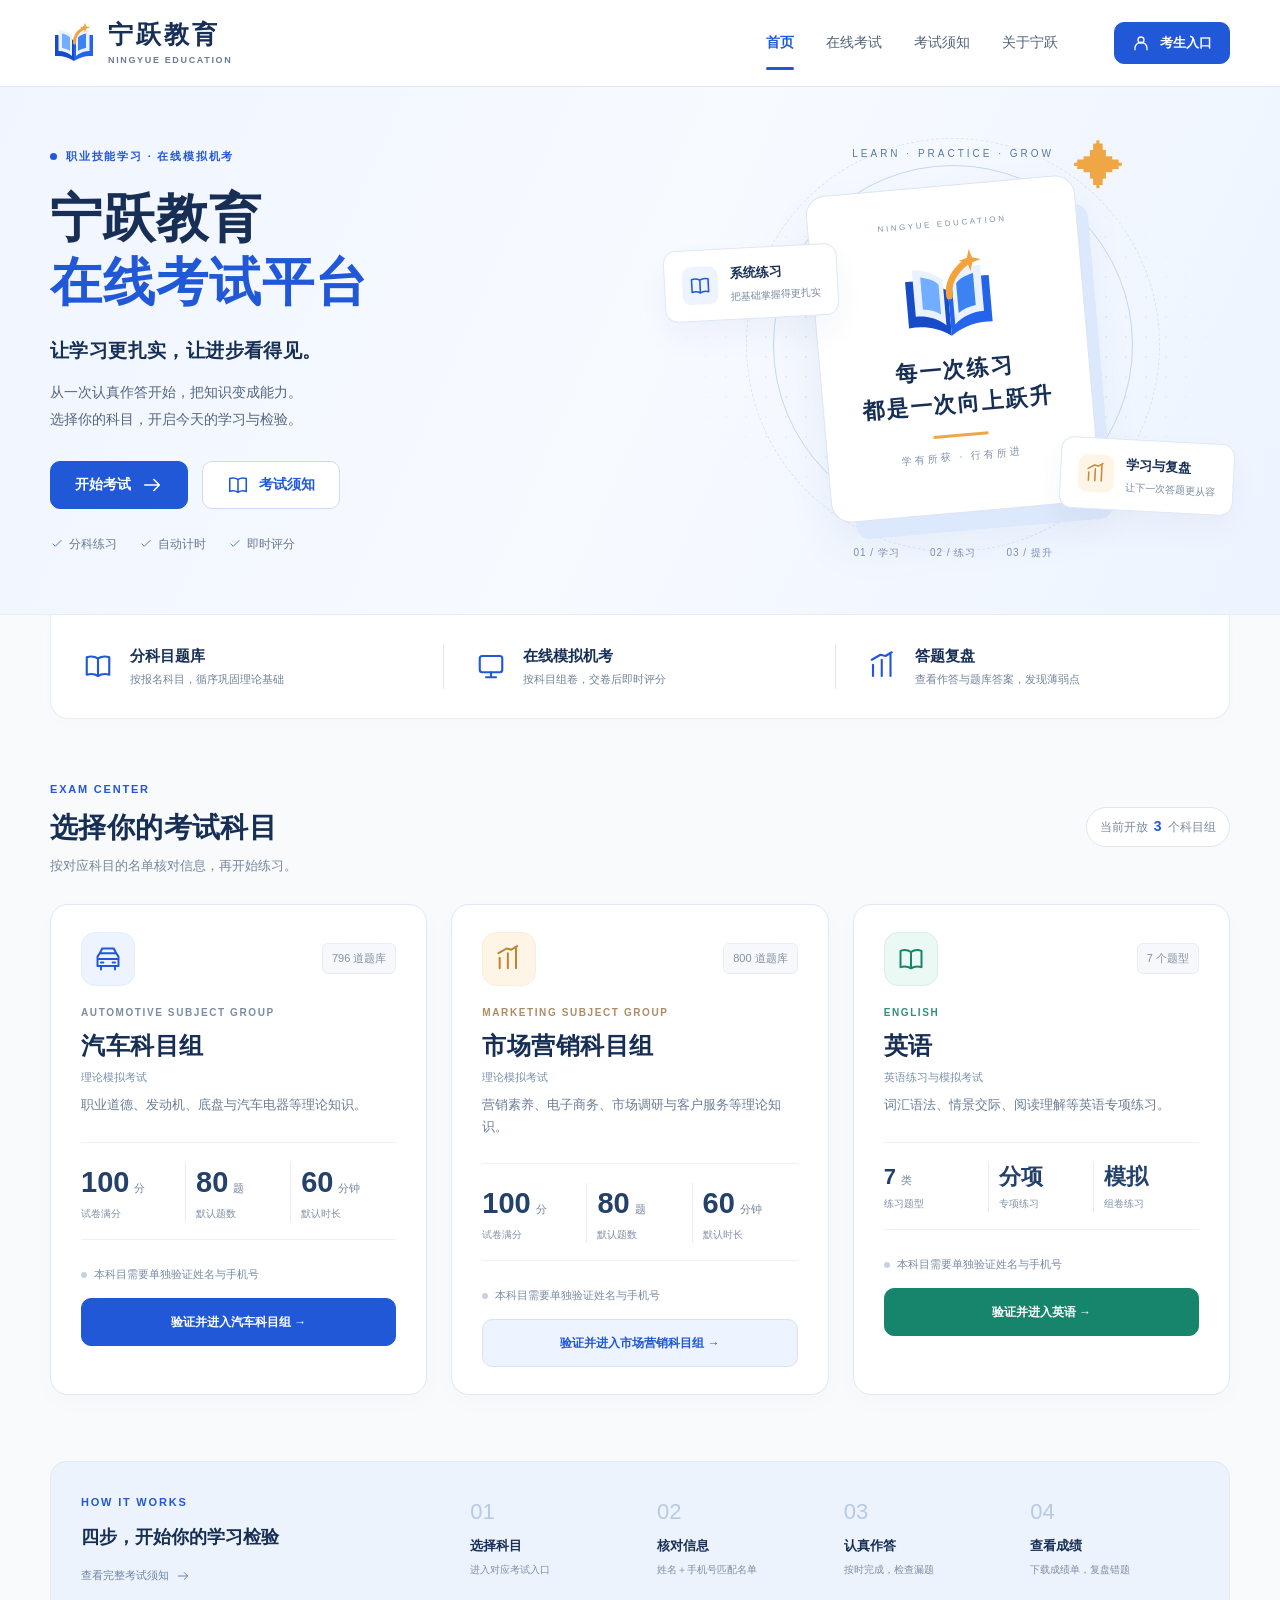
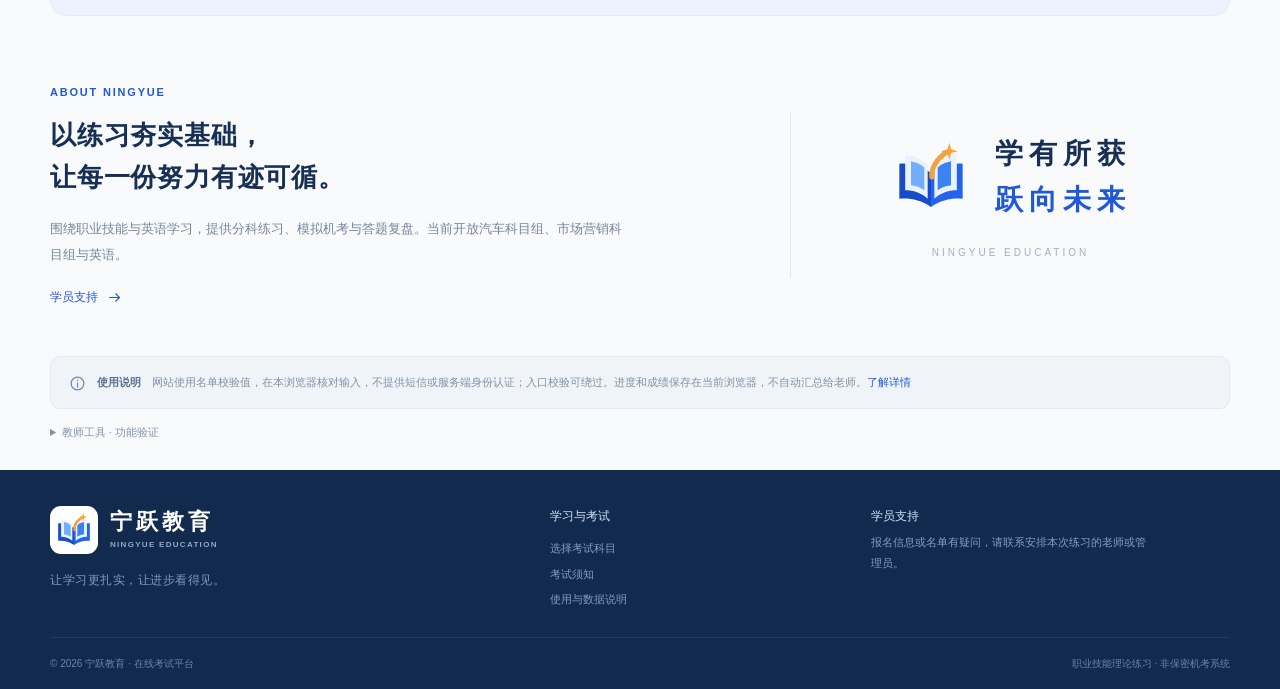
==== commit b6e0609a: "Replace plaintext rosters with salted PBKDF2 verifiers" ====
--- a/index.html
+++ b/index.html
@@ -1,4 +1,4 @@
-<!doctype html><html lang="zh-CN"><head><meta charset="utf-8"><meta name="viewport" content="width=device-width,initial-scale=1"><meta name="referrer" content="no-referrer"><meta name="description" content="宁跃教育在线考试平台，汽车、市场营销与英语科目练习，分科名单验证、模拟机考、漏题提醒与即时评分。"><meta name="theme-color" content="#2058D8"><title>宁跃教育 · 在线考试平台</title><link rel="icon" type="image/svg+xml" href="./assets/ningyue-mark.svg"><link rel="stylesheet" href="./access.css"><link rel="stylesheet" href="./brand.css?v=english-20261019"><script src="./brand.js?v=english-name-20261019"></script><script src="./site.js?v=english-20261019" defer></script><script src="./access.js?v=english-name-20261019"></script></head><body class="ny-home"><header class="ny-header"><div class="ny-container ny-header-inner"><a class="ny-brand" href="./index.html" aria-label="宁跃教育，返回首页"><img src="./assets/ningyue-mark.svg" width="48" height="48" data-brand-logo alt="宁跃教育标志"><span><strong data-brand="name">宁跃教育</strong><small data-brand="englishName">NINGYUE EDUCATION</small></span></a><nav class="ny-nav" aria-label="主导航"><a class="active" href="./index.html">首页</a><a href="./index.html#subjects">在线考试</a><a class="" href="./guide.html">考试须知</a><a href="./index.html#about">关于宁跃</a></nav><a class="ny-button ny-button-small" href="./login.html"><svg viewBox="0 0 24 24" class="ny-icon" fill="none" stroke="currentColor" stroke-width="1.7" stroke-linecap="round" stroke-linejoin="round" aria-hidden="true"><circle cx="12" cy="8" r="4"/><path d="M4 21v-2a8 8 0 0 1 16 0v2"/></svg><span>考生入口</span></a></div></header>
+<!doctype html><html lang="zh-CN"><head><meta charset="utf-8"><meta name="viewport" content="width=device-width,initial-scale=1"><meta name="referrer" content="no-referrer"><meta name="description" content="宁跃教育在线考试平台，汽车、市场营销与英语科目练习，分科名单验证、模拟机考、漏题提醒与即时评分。"><meta name="theme-color" content="#2058D8"><title>宁跃教育 · 在线考试平台</title><link rel="icon" type="image/svg+xml" href="./assets/ningyue-mark.svg"><link rel="stylesheet" href="./access.css"><link rel="stylesheet" href="./brand.css?v=english-20261019"><script src="./brand.js?v=english-name-20261019"></script><script src="./site.js?v=english-20261019" defer></script><script src="./access.js?v=roster-hash-20261019"></script></head><body class="ny-home"><header class="ny-header"><div class="ny-container ny-header-inner"><a class="ny-brand" href="./index.html" aria-label="宁跃教育，返回首页"><img src="./assets/ningyue-mark.svg" width="48" height="48" data-brand-logo alt="宁跃教育标志"><span><strong data-brand="name">宁跃教育</strong><small data-brand="englishName">NINGYUE EDUCATION</small></span></a><nav class="ny-nav" aria-label="主导航"><a class="active" href="./index.html">首页</a><a href="./index.html#subjects">在线考试</a><a class="" href="./guide.html">考试须知</a><a href="./index.html#about">关于宁跃</a></nav><a class="ny-button ny-button-small" href="./login.html"><svg viewBox="0 0 24 24" class="ny-icon" fill="none" stroke="currentColor" stroke-width="1.7" stroke-linecap="round" stroke-linejoin="round" aria-hidden="true"><circle cx="12" cy="8" r="4"/><path d="M4 21v-2a8 8 0 0 1 16 0v2"/></svg><span>考生入口</span></a></div></header>
 <main>
 <section class="ny-hero"><div class="ny-container ny-hero-grid"><div class="ny-hero-copy"><span class="ny-eyebrow"><i></i> 职业技能学习 · 在线模拟机考</span><h1><span data-brand="name">宁跃教育</span><br><em data-brand="platformName">在线考试平台</em></h1><p class="ny-hero-slogan" data-brand="slogan">让学习更扎实，让进步看得见。</p><p class="ny-hero-desc">从一次认真作答开始，把知识变成能力。<br>选择你的科目，开启今天的学习与检验。</p><div class="ny-hero-buttons"><a class="ny-button" href="#subjects">开始考试 <svg viewBox="0 0 24 24" class="ny-icon" fill="none" stroke="currentColor" stroke-width="1.7" stroke-linecap="round" stroke-linejoin="round" aria-hidden="true"><path d="M4 12h16m-6-6 6 6-6 6"/></svg></a><a class="ny-button ny-outline" href="./guide.html"><svg viewBox="0 0 24 24" class="ny-icon" fill="none" stroke="currentColor" stroke-width="1.7" stroke-linecap="round" stroke-linejoin="round" aria-hidden="true"><path d="M12 6c-3-2-6-2-9-1v14c3-1 6-1 9 1 3-2 6-2 9-1V5c-3-1-6-1-9 1Zm0 0v14"/></svg> 考试须知</a></div><div class="ny-mini-info"><span><svg viewBox="0 0 24 24" class="ny-icon" fill="none" stroke="currentColor" stroke-width="1.7" stroke-linecap="round" stroke-linejoin="round" aria-hidden="true"><path d="m5 12 4 4L19 6"/></svg> 分科练习</span><span><svg viewBox="0 0 24 24" class="ny-icon" fill="none" stroke="currentColor" stroke-width="1.7" stroke-linecap="round" stroke-linejoin="round" aria-hidden="true"><path d="m5 12 4 4L19 6"/></svg> 自动计时</span><span><svg viewBox="0 0 24 24" class="ny-icon" fill="none" stroke="currentColor" stroke-width="1.7" stroke-linecap="round" stroke-linejoin="round" aria-hidden="true"><path d="m5 12 4 4L19 6"/></svg> 即时评分</span></div></div>
 <div class="ny-hero-art" aria-label="宁跃教育学习主题装饰"><div class="ny-art-grid"></div><div class="ny-orbit orbit-one"></div><div class="ny-orbit orbit-two"></div><div class="ny-art-star">✦</div><span class="ny-art-kicker">LEARN · PRACTICE · GROW</span><div class="ny-art-main"><span class="ny-art-brand">NINGYUE EDUCATION</span><img src="./assets/ningyue-mark.svg" width="138" height="138" alt=""><h2>每一次练习<br>都是一次向上跃升</h2><span class="ny-art-line"></span><p>学有所获 · 行有所进</p></div><div class="ny-float ny-float-a"><span class="ny-float-icon"><svg viewBox="0 0 24 24" class="ny-icon" fill="none" stroke="currentColor" stroke-width="1.7" stroke-linecap="round" stroke-linejoin="round" aria-hidden="true"><path d="M12 6c-3-2-6-2-9-1v14c3-1 6-1 9 1 3-2 6-2 9-1V5c-3-1-6-1-9 1Zm0 0v14"/></svg></span><div><strong>系统练习</strong><small>把基础掌握得更扎实</small></div></div><div class="ny-float ny-float-b"><span class="ny-float-icon"><svg viewBox="0 0 24 24" class="ny-icon" fill="none" stroke="currentColor" stroke-width="1.7" stroke-linecap="round" stroke-linejoin="round" aria-hidden="true"><path d="M4 20V11m7 9V7m7 13V3M3 7l7-4 4 1 5-3"/></svg></span><div><strong>学习与复盘</strong><small>让下一次答题更从容</small></div></div><div class="ny-art-bottom"><span>01 / 学习</span><span>02 / 练习</span><span>03 / 提升</span></div></div></div></section>
@@ -6,7 +6,7 @@
 <section class="ny-container ny-section" id="subjects"><div class="ny-section-head"><div><span class="ny-eyebrow">EXAM CENTER</span><h2>选择你的考试科目</h2><p>按对应科目的名单核对信息，再开始练习。</p></div><span class="ny-count">当前开放 <b>3</b> 个科目组</span></div><div class="ny-subject-grid"><article class="ny-subject-card ny-auto"><div class="ny-subject-top"><span class="ny-subject-icon"><svg viewBox="0 0 24 24" class="ny-icon" fill="none" stroke="currentColor" stroke-width="1.7" stroke-linecap="round" stroke-linejoin="round" aria-hidden="true"><path d="m5 7 2-4h10l2 4 2 3v8H3v-8l2-3Zm0 0h14M3 12h18M6 15h2m8 0h2M6 18v3m12-3v3"/></svg></span><span class="ny-subject-count">796 道题库</span></div><p class="ny-micro">AUTOMOTIVE SUBJECT GROUP</p><h3>汽车科目组<span>理论模拟考试</span></h3><p class="ny-subject-desc">职业道德、发动机、底盘与汽车电器等理论知识。</p><div class="ny-metrics"><div><b>100<span>分</span></b><small>试卷满分</small></div><div><b>80<span>题</span></b><small>默认题数</small></div><div><b>60<span>分钟</span></b><small>默认时长</small></div></div><p id="autoAccessStatus" class="subject-access-status">本科目需要单独验证姓名与手机号</p><a id="autoAccessLink" class="ny-button ny-wide" href="./login.html?subject=auto">验证并进入汽车科目组 →</a></article><article class="ny-subject-card ny-marketing"><div class="ny-subject-top"><span class="ny-subject-icon"><svg viewBox="0 0 24 24" class="ny-icon" fill="none" stroke="currentColor" stroke-width="1.7" stroke-linecap="round" stroke-linejoin="round" aria-hidden="true"><path d="M4 20V11m7 9V7m7 13V3M3 7l7-4 4 1 5-3"/></svg></span><span class="ny-subject-count">800 道题库</span></div><p class="ny-micro">MARKETING SUBJECT GROUP</p><h3>市场营销科目组<span>理论模拟考试</span></h3><p class="ny-subject-desc">营销素养、电子商务、市场调研与客户服务等理论知识。</p><div class="ny-metrics"><div><b>100<span>分</span></b><small>试卷满分</small></div><div><b>80<span>题</span></b><small>默认题数</small></div><div><b>60<span>分钟</span></b><small>默认时长</small></div></div><p id="marketingAccessStatus" class="subject-access-status">本科目需要单独验证姓名与手机号</p><a id="marketingAccessLink" class="ny-button ny-wide" href="./login.html?subject=marketing">验证并进入市场营销科目组 →</a></article><article class="ny-subject-card ny-english"><div class="ny-subject-top"><span class="ny-subject-icon"><svg viewBox="0 0 24 24" class="ny-icon" fill="none" stroke="currentColor" stroke-width="1.7" stroke-linecap="round" stroke-linejoin="round" aria-hidden="true"><path d="M12 6c-3-2-6-2-9-1v14c3-1 6-1 9 1 3-2 6-2 9-1V5c-3-1-6-1-9 1Zm0 0v14"/></svg></span><span class="ny-subject-count">7 个题型</span></div><p class="ny-micro">ENGLISH</p><h3>英语<span>英语练习与模拟考试</span></h3><p class="ny-subject-desc">词汇语法、情景交际、阅读理解等英语专项练习。</p><div class="ny-metrics"><div><b>7<span>类</span></b><small>练习题型</small></div><div><b>分项</b><small>专项练习</small></div><div><b>模拟</b><small>组卷练习</small></div></div><p id="englishAccessStatus" class="subject-access-status">本科目需要单独验证姓名与手机号</p><a id="englishAccessLink" class="ny-button ny-wide" href="./login.html?subject=english">验证并进入英语 →</a></article></div><div class="access-footer-actions"><button id="logoutAllBtn" type="button" hidden>退出全部科目验证</button></div></section>
 <section class="ny-container ny-journey"><div class="ny-journey-title"><span class="ny-eyebrow">HOW IT WORKS</span><h2>四步，开始你的学习检验</h2><a href="./guide.html">查看完整考试须知 <svg viewBox="0 0 24 24" class="ny-icon" fill="none" stroke="currentColor" stroke-width="1.7" stroke-linecap="round" stroke-linejoin="round" aria-hidden="true"><path d="M4 12h16m-6-6 6 6-6 6"/></svg></a></div><div class="ny-journey-steps"><article><b>01</b><h3>选择科目</h3><p>进入对应考试入口</p></article><article><b>02</b><h3>核对信息</h3><p>姓名＋手机号匹配名单</p></article><article><b>03</b><h3>认真作答</h3><p>按时完成，检查漏题</p></article><article><b>04</b><h3>查看成绩</h3><p>下载成绩单，复盘错题</p></article></div></section>
 <section class="ny-container ny-about" id="about"><div><span class="ny-eyebrow">ABOUT NINGYUE</span><h2>以练习夯实基础，<br>让每一份努力有迹可循。</h2><p data-brand="description">围绕职业技能与英语学习，提供分科练习、模拟机考与答题复盘。当前开放汽车科目组、市场营销科目组与英语。</p><a class="ny-text-link" href="./guide.html#support">学员支持 <svg viewBox="0 0 24 24" class="ny-icon" fill="none" stroke="currentColor" stroke-width="1.7" stroke-linecap="round" stroke-linejoin="round" aria-hidden="true"><path d="M4 12h16m-6-6 6 6-6 6"/></svg></a></div><div class="ny-about-quote"><img src="./assets/ningyue-mark.svg" alt="" width="72" height="72"><p>学有所获<br><span>跃向未来</span></p><small>NINGYUE EDUCATION</small></div></section>
-<section class="ny-container ny-bottom-notice"><svg viewBox="0 0 24 24" class="ny-icon" fill="none" stroke="currentColor" stroke-width="1.7" stroke-linecap="round" stroke-linejoin="round" aria-hidden="true"><circle cx="12" cy="12" r="9"/><path d="M12 11v6m0-10v.5"/></svg><p><strong>使用说明</strong>　本平台为纯静态练习版，名单核对不含短信验证码，名单与题库会公开加载；进度和成绩仅保存在当前浏览器，不自动汇总给老师。<a href="./guide.html#data">了解详情</a></p></section>
+<section class="ny-container ny-bottom-notice"><svg viewBox="0 0 24 24" class="ny-icon" fill="none" stroke="currentColor" stroke-width="1.7" stroke-linecap="round" stroke-linejoin="round" aria-hidden="true"><circle cx="12" cy="12" r="9"/><path d="M12 11v6m0-10v.5"/></svg><p><strong>使用说明</strong>　网站使用名单校验值，在本浏览器核对输入，不提供短信或服务端身份认证；入口校验可绕过。进度和成绩保存在当前浏览器，不自动汇总给老师。<a href="./guide.html#data">了解详情</a></p></section>
 <details class="ny-container ny-maintenance"><summary>教师工具 · 功能验证</summary><p>仅用于测试答题、漏题提醒与评分流程，仍需匹配对应科目名单。随机生成的成绩不代表真实作答成绩。</p><a href="./login.html?subject=auto&amp;test=1">汽车科目组验证入口 →</a><a href="./login.html?subject=marketing&amp;test=1">市场营销科目组验证入口 →</a><a href="./login.html?subject=english&amp;test=1">英语验证入口 →</a></details>
 </main><footer class="ny-footer"><div class="ny-container"><div class="ny-footer-main"><div><a class="ny-brand" href="./index.html" aria-label="宁跃教育，返回首页"><img src="./assets/ningyue-mark.svg" width="48" height="48" data-brand-logo alt="宁跃教育标志"><span><strong data-brand="name">宁跃教育</strong><small data-brand="englishName">NINGYUE EDUCATION</small></span></a><p data-brand="slogan">让学习更扎实，让进步看得见。</p></div><div class="ny-footer-links"><strong>学习与考试</strong><a href="./index.html#subjects">选择考试科目</a><a href="./guide.html">考试须知</a><a href="./guide.html#data">使用与数据说明</a></div><div class="ny-contact"><strong>学员支持</strong><p data-brand="supportText">报名信息或名单有疑问，请联系安排本次练习的老师或管理员。</p><div data-contact-list></div></div></div><div class="ny-footer-bottom"><span>© <span data-year>2026</span> <span data-brand="name">宁跃教育</span> · <span data-brand="platformName">在线考试平台</span></span><span>职业技能理论练习 · 非保密机考系统</span></div></div></footer><script>
 (function(){
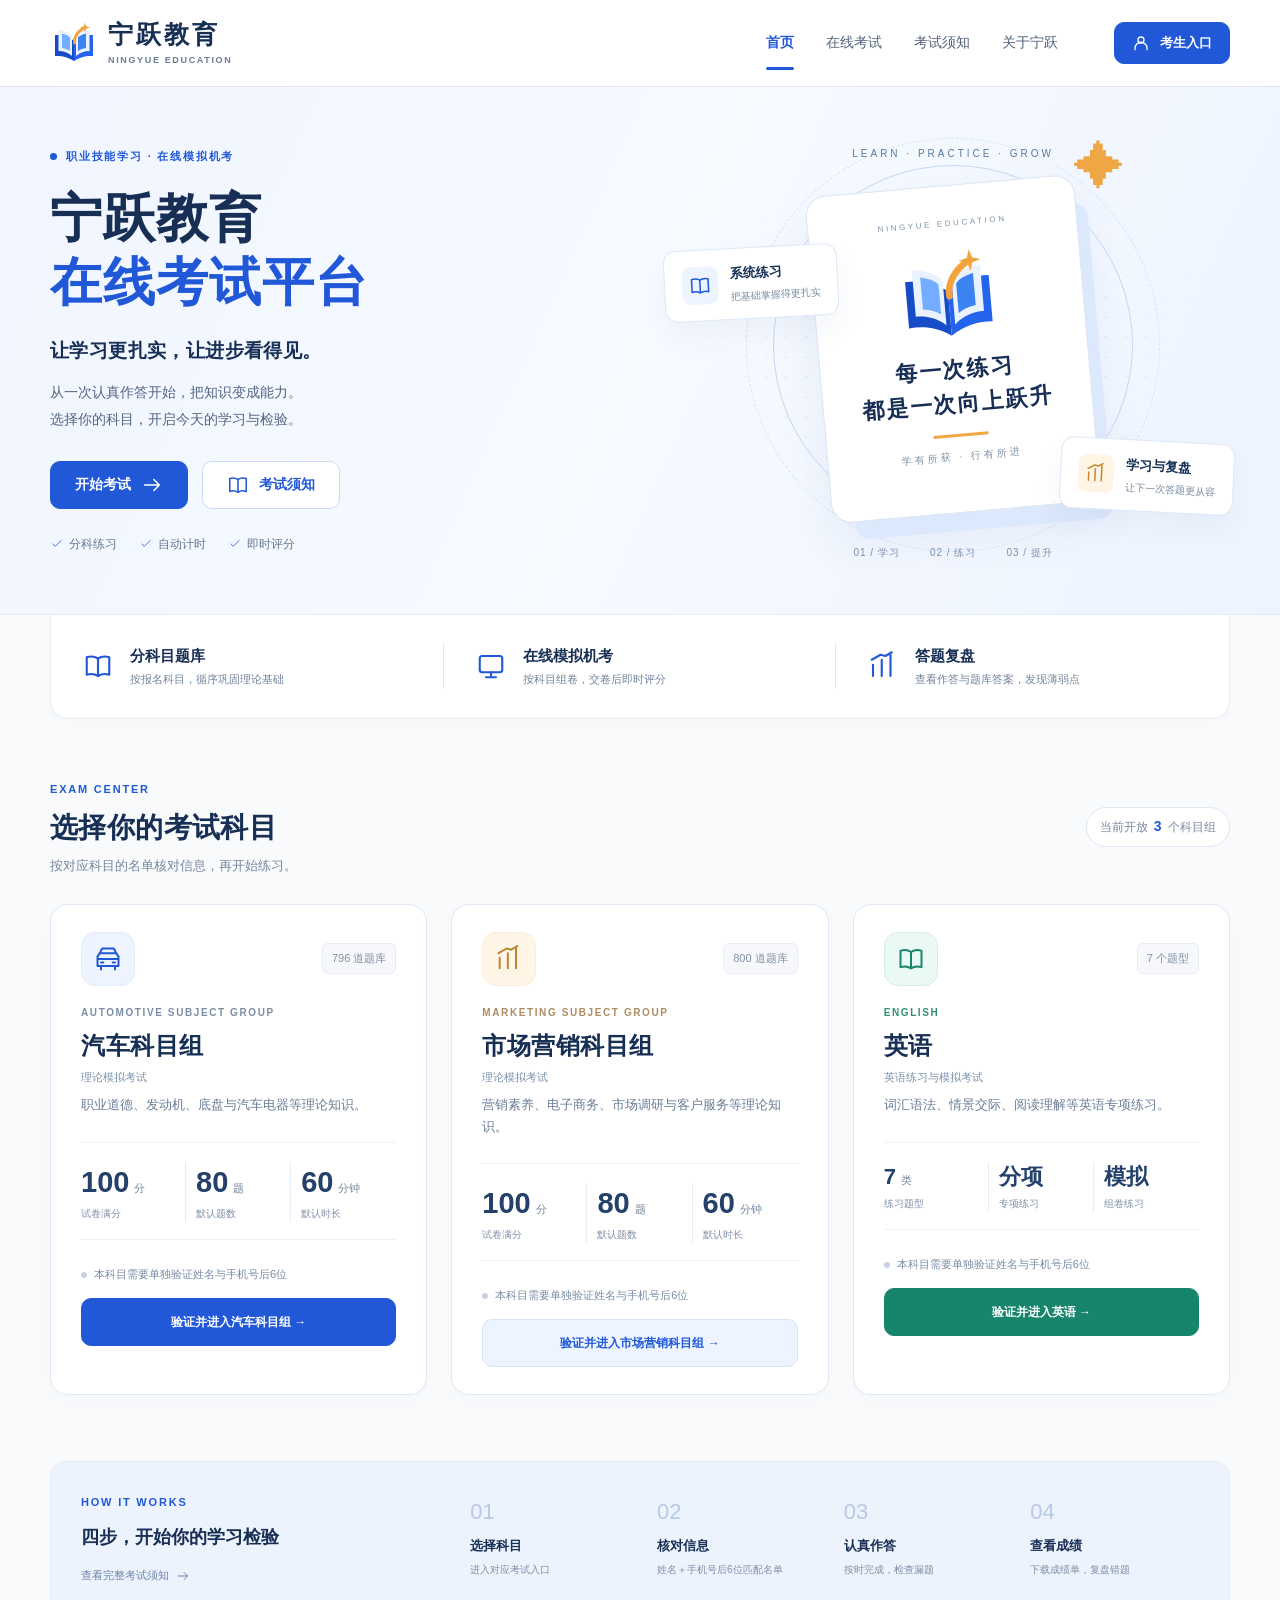
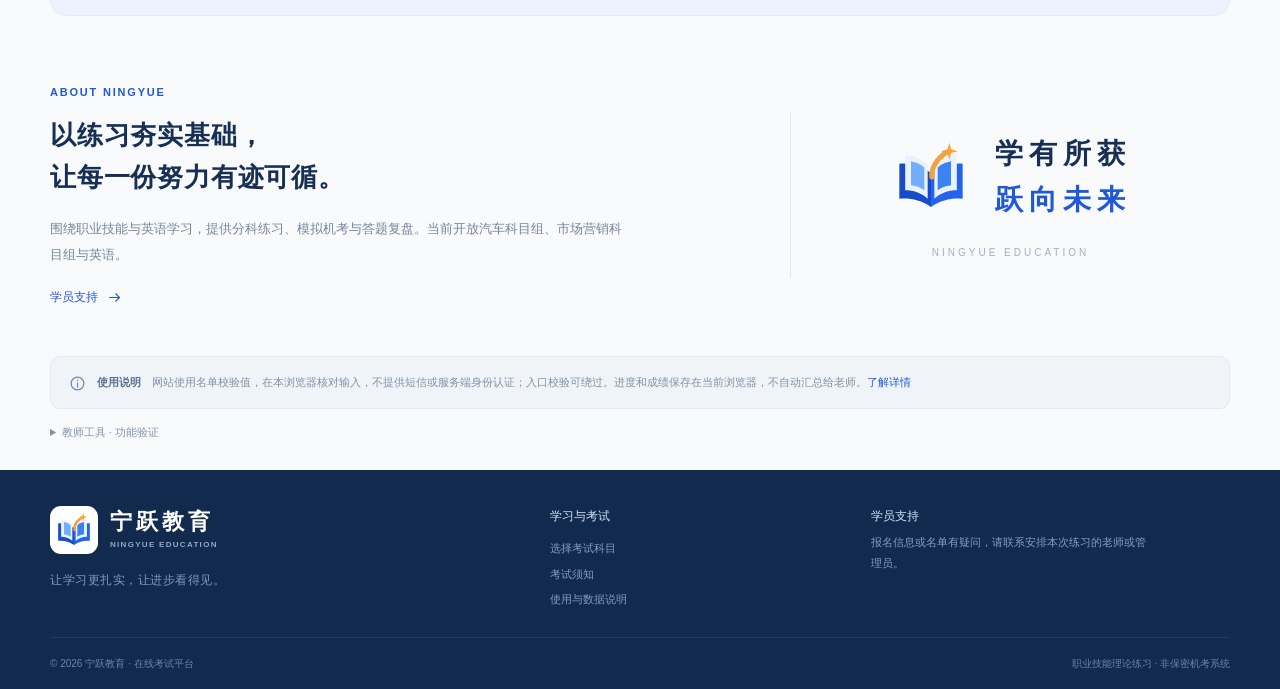
==== commit a35d723c: "Use name and phone last six digits for roster verification" ====
--- a/index.html
+++ b/index.html
@@ -1,10 +1,10 @@
-<!doctype html><html lang="zh-CN"><head><meta charset="utf-8"><meta name="viewport" content="width=device-width,initial-scale=1"><meta name="referrer" content="no-referrer"><meta name="description" content="宁跃教育在线考试平台，汽车、市场营销与英语科目练习，分科名单验证、模拟机考、漏题提醒与即时评分。"><meta name="theme-color" content="#2058D8"><title>宁跃教育 · 在线考试平台</title><link rel="icon" type="image/svg+xml" href="./assets/ningyue-mark.svg"><link rel="stylesheet" href="./access.css"><link rel="stylesheet" href="./brand.css?v=english-20261019"><script src="./brand.js?v=english-name-20261019"></script><script src="./site.js?v=english-20261019" defer></script><script src="./access.js?v=roster-hash-20261019"></script></head><body class="ny-home"><header class="ny-header"><div class="ny-container ny-header-inner"><a class="ny-brand" href="./index.html" aria-label="宁跃教育，返回首页"><img src="./assets/ningyue-mark.svg" width="48" height="48" data-brand-logo alt="宁跃教育标志"><span><strong data-brand="name">宁跃教育</strong><small data-brand="englishName">NINGYUE EDUCATION</small></span></a><nav class="ny-nav" aria-label="主导航"><a class="active" href="./index.html">首页</a><a href="./index.html#subjects">在线考试</a><a class="" href="./guide.html">考试须知</a><a href="./index.html#about">关于宁跃</a></nav><a class="ny-button ny-button-small" href="./login.html"><svg viewBox="0 0 24 24" class="ny-icon" fill="none" stroke="currentColor" stroke-width="1.7" stroke-linecap="round" stroke-linejoin="round" aria-hidden="true"><circle cx="12" cy="8" r="4"/><path d="M4 21v-2a8 8 0 0 1 16 0v2"/></svg><span>考生入口</span></a></div></header>
+<!doctype html><html lang="zh-CN"><head><meta charset="utf-8"><meta name="viewport" content="width=device-width,initial-scale=1"><meta name="referrer" content="no-referrer"><meta name="description" content="宁跃教育在线考试平台，汽车、市场营销与英语科目练习，分科名单验证、模拟机考、漏题提醒与即时评分。"><meta name="theme-color" content="#2058D8"><title>宁跃教育 · 在线考试平台</title><link rel="icon" type="image/svg+xml" href="./assets/ningyue-mark.svg"><link rel="stylesheet" href="./access.css"><link rel="stylesheet" href="./brand.css?v=english-20261019"><script src="./brand.js?v=english-name-20261019"></script><script src="./site.js?v=english-20261019" defer></script><script src="./access.js?v=roster-last6-20261019"></script></head><body class="ny-home"><header class="ny-header"><div class="ny-container ny-header-inner"><a class="ny-brand" href="./index.html" aria-label="宁跃教育，返回首页"><img src="./assets/ningyue-mark.svg" width="48" height="48" data-brand-logo alt="宁跃教育标志"><span><strong data-brand="name">宁跃教育</strong><small data-brand="englishName">NINGYUE EDUCATION</small></span></a><nav class="ny-nav" aria-label="主导航"><a class="active" href="./index.html">首页</a><a href="./index.html#subjects">在线考试</a><a class="" href="./guide.html">考试须知</a><a href="./index.html#about">关于宁跃</a></nav><a class="ny-button ny-button-small" href="./login.html"><svg viewBox="0 0 24 24" class="ny-icon" fill="none" stroke="currentColor" stroke-width="1.7" stroke-linecap="round" stroke-linejoin="round" aria-hidden="true"><circle cx="12" cy="8" r="4"/><path d="M4 21v-2a8 8 0 0 1 16 0v2"/></svg><span>考生入口</span></a></div></header>
 <main>
 <section class="ny-hero"><div class="ny-container ny-hero-grid"><div class="ny-hero-copy"><span class="ny-eyebrow"><i></i> 职业技能学习 · 在线模拟机考</span><h1><span data-brand="name">宁跃教育</span><br><em data-brand="platformName">在线考试平台</em></h1><p class="ny-hero-slogan" data-brand="slogan">让学习更扎实，让进步看得见。</p><p class="ny-hero-desc">从一次认真作答开始，把知识变成能力。<br>选择你的科目，开启今天的学习与检验。</p><div class="ny-hero-buttons"><a class="ny-button" href="#subjects">开始考试 <svg viewBox="0 0 24 24" class="ny-icon" fill="none" stroke="currentColor" stroke-width="1.7" stroke-linecap="round" stroke-linejoin="round" aria-hidden="true"><path d="M4 12h16m-6-6 6 6-6 6"/></svg></a><a class="ny-button ny-outline" href="./guide.html"><svg viewBox="0 0 24 24" class="ny-icon" fill="none" stroke="currentColor" stroke-width="1.7" stroke-linecap="round" stroke-linejoin="round" aria-hidden="true"><path d="M12 6c-3-2-6-2-9-1v14c3-1 6-1 9 1 3-2 6-2 9-1V5c-3-1-6-1-9 1Zm0 0v14"/></svg> 考试须知</a></div><div class="ny-mini-info"><span><svg viewBox="0 0 24 24" class="ny-icon" fill="none" stroke="currentColor" stroke-width="1.7" stroke-linecap="round" stroke-linejoin="round" aria-hidden="true"><path d="m5 12 4 4L19 6"/></svg> 分科练习</span><span><svg viewBox="0 0 24 24" class="ny-icon" fill="none" stroke="currentColor" stroke-width="1.7" stroke-linecap="round" stroke-linejoin="round" aria-hidden="true"><path d="m5 12 4 4L19 6"/></svg> 自动计时</span><span><svg viewBox="0 0 24 24" class="ny-icon" fill="none" stroke="currentColor" stroke-width="1.7" stroke-linecap="round" stroke-linejoin="round" aria-hidden="true"><path d="m5 12 4 4L19 6"/></svg> 即时评分</span></div></div>
 <div class="ny-hero-art" aria-label="宁跃教育学习主题装饰"><div class="ny-art-grid"></div><div class="ny-orbit orbit-one"></div><div class="ny-orbit orbit-two"></div><div class="ny-art-star">✦</div><span class="ny-art-kicker">LEARN · PRACTICE · GROW</span><div class="ny-art-main"><span class="ny-art-brand">NINGYUE EDUCATION</span><img src="./assets/ningyue-mark.svg" width="138" height="138" alt=""><h2>每一次练习<br>都是一次向上跃升</h2><span class="ny-art-line"></span><p>学有所获 · 行有所进</p></div><div class="ny-float ny-float-a"><span class="ny-float-icon"><svg viewBox="0 0 24 24" class="ny-icon" fill="none" stroke="currentColor" stroke-width="1.7" stroke-linecap="round" stroke-linejoin="round" aria-hidden="true"><path d="M12 6c-3-2-6-2-9-1v14c3-1 6-1 9 1 3-2 6-2 9-1V5c-3-1-6-1-9 1Zm0 0v14"/></svg></span><div><strong>系统练习</strong><small>把基础掌握得更扎实</small></div></div><div class="ny-float ny-float-b"><span class="ny-float-icon"><svg viewBox="0 0 24 24" class="ny-icon" fill="none" stroke="currentColor" stroke-width="1.7" stroke-linecap="round" stroke-linejoin="round" aria-hidden="true"><path d="M4 20V11m7 9V7m7 13V3M3 7l7-4 4 1 5-3"/></svg></span><div><strong>学习与复盘</strong><small>让下一次答题更从容</small></div></div><div class="ny-art-bottom"><span>01 / 学习</span><span>02 / 练习</span><span>03 / 提升</span></div></div></div></section>
 <section class="ny-container ny-features" aria-label="平台功能"><div><svg viewBox="0 0 24 24" class="ny-icon" fill="none" stroke="currentColor" stroke-width="1.7" stroke-linecap="round" stroke-linejoin="round" aria-hidden="true"><path d="M12 6c-3-2-6-2-9-1v14c3-1 6-1 9 1 3-2 6-2 9-1V5c-3-1-6-1-9 1Zm0 0v14"/></svg><section><h2>分科目题库</h2><p>按报名科目，循序巩固理论基础</p></section></div><div><svg viewBox="0 0 24 24" class="ny-icon" fill="none" stroke="currentColor" stroke-width="1.7" stroke-linecap="round" stroke-linejoin="round" aria-hidden="true"><rect x="3" y="4" width="18" height="13" rx="2"/><path d="M8 21h8m-4-4v4"/></svg><section><h2>在线模拟机考</h2><p>按科目组卷，交卷后即时评分</p></section></div><div><svg viewBox="0 0 24 24" class="ny-icon" fill="none" stroke="currentColor" stroke-width="1.7" stroke-linecap="round" stroke-linejoin="round" aria-hidden="true"><path d="M4 20V11m7 9V7m7 13V3M3 7l7-4 4 1 5-3"/></svg><section><h2>答题复盘</h2><p>查看作答与题库答案，发现薄弱点</p></section></div></section>
-<section class="ny-container ny-section" id="subjects"><div class="ny-section-head"><div><span class="ny-eyebrow">EXAM CENTER</span><h2>选择你的考试科目</h2><p>按对应科目的名单核对信息，再开始练习。</p></div><span class="ny-count">当前开放 <b>3</b> 个科目组</span></div><div class="ny-subject-grid"><article class="ny-subject-card ny-auto"><div class="ny-subject-top"><span class="ny-subject-icon"><svg viewBox="0 0 24 24" class="ny-icon" fill="none" stroke="currentColor" stroke-width="1.7" stroke-linecap="round" stroke-linejoin="round" aria-hidden="true"><path d="m5 7 2-4h10l2 4 2 3v8H3v-8l2-3Zm0 0h14M3 12h18M6 15h2m8 0h2M6 18v3m12-3v3"/></svg></span><span class="ny-subject-count">796 道题库</span></div><p class="ny-micro">AUTOMOTIVE SUBJECT GROUP</p><h3>汽车科目组<span>理论模拟考试</span></h3><p class="ny-subject-desc">职业道德、发动机、底盘与汽车电器等理论知识。</p><div class="ny-metrics"><div><b>100<span>分</span></b><small>试卷满分</small></div><div><b>80<span>题</span></b><small>默认题数</small></div><div><b>60<span>分钟</span></b><small>默认时长</small></div></div><p id="autoAccessStatus" class="subject-access-status">本科目需要单独验证姓名与手机号</p><a id="autoAccessLink" class="ny-button ny-wide" href="./login.html?subject=auto">验证并进入汽车科目组 →</a></article><article class="ny-subject-card ny-marketing"><div class="ny-subject-top"><span class="ny-subject-icon"><svg viewBox="0 0 24 24" class="ny-icon" fill="none" stroke="currentColor" stroke-width="1.7" stroke-linecap="round" stroke-linejoin="round" aria-hidden="true"><path d="M4 20V11m7 9V7m7 13V3M3 7l7-4 4 1 5-3"/></svg></span><span class="ny-subject-count">800 道题库</span></div><p class="ny-micro">MARKETING SUBJECT GROUP</p><h3>市场营销科目组<span>理论模拟考试</span></h3><p class="ny-subject-desc">营销素养、电子商务、市场调研与客户服务等理论知识。</p><div class="ny-metrics"><div><b>100<span>分</span></b><small>试卷满分</small></div><div><b>80<span>题</span></b><small>默认题数</small></div><div><b>60<span>分钟</span></b><small>默认时长</small></div></div><p id="marketingAccessStatus" class="subject-access-status">本科目需要单独验证姓名与手机号</p><a id="marketingAccessLink" class="ny-button ny-wide" href="./login.html?subject=marketing">验证并进入市场营销科目组 →</a></article><article class="ny-subject-card ny-english"><div class="ny-subject-top"><span class="ny-subject-icon"><svg viewBox="0 0 24 24" class="ny-icon" fill="none" stroke="currentColor" stroke-width="1.7" stroke-linecap="round" stroke-linejoin="round" aria-hidden="true"><path d="M12 6c-3-2-6-2-9-1v14c3-1 6-1 9 1 3-2 6-2 9-1V5c-3-1-6-1-9 1Zm0 0v14"/></svg></span><span class="ny-subject-count">7 个题型</span></div><p class="ny-micro">ENGLISH</p><h3>英语<span>英语练习与模拟考试</span></h3><p class="ny-subject-desc">词汇语法、情景交际、阅读理解等英语专项练习。</p><div class="ny-metrics"><div><b>7<span>类</span></b><small>练习题型</small></div><div><b>分项</b><small>专项练习</small></div><div><b>模拟</b><small>组卷练习</small></div></div><p id="englishAccessStatus" class="subject-access-status">本科目需要单独验证姓名与手机号</p><a id="englishAccessLink" class="ny-button ny-wide" href="./login.html?subject=english">验证并进入英语 →</a></article></div><div class="access-footer-actions"><button id="logoutAllBtn" type="button" hidden>退出全部科目验证</button></div></section>
-<section class="ny-container ny-journey"><div class="ny-journey-title"><span class="ny-eyebrow">HOW IT WORKS</span><h2>四步，开始你的学习检验</h2><a href="./guide.html">查看完整考试须知 <svg viewBox="0 0 24 24" class="ny-icon" fill="none" stroke="currentColor" stroke-width="1.7" stroke-linecap="round" stroke-linejoin="round" aria-hidden="true"><path d="M4 12h16m-6-6 6 6-6 6"/></svg></a></div><div class="ny-journey-steps"><article><b>01</b><h3>选择科目</h3><p>进入对应考试入口</p></article><article><b>02</b><h3>核对信息</h3><p>姓名＋手机号匹配名单</p></article><article><b>03</b><h3>认真作答</h3><p>按时完成，检查漏题</p></article><article><b>04</b><h3>查看成绩</h3><p>下载成绩单，复盘错题</p></article></div></section>
+<section class="ny-container ny-section" id="subjects"><div class="ny-section-head"><div><span class="ny-eyebrow">EXAM CENTER</span><h2>选择你的考试科目</h2><p>按对应科目的名单核对信息，再开始练习。</p></div><span class="ny-count">当前开放 <b>3</b> 个科目组</span></div><div class="ny-subject-grid"><article class="ny-subject-card ny-auto"><div class="ny-subject-top"><span class="ny-subject-icon"><svg viewBox="0 0 24 24" class="ny-icon" fill="none" stroke="currentColor" stroke-width="1.7" stroke-linecap="round" stroke-linejoin="round" aria-hidden="true"><path d="m5 7 2-4h10l2 4 2 3v8H3v-8l2-3Zm0 0h14M3 12h18M6 15h2m8 0h2M6 18v3m12-3v3"/></svg></span><span class="ny-subject-count">796 道题库</span></div><p class="ny-micro">AUTOMOTIVE SUBJECT GROUP</p><h3>汽车科目组<span>理论模拟考试</span></h3><p class="ny-subject-desc">职业道德、发动机、底盘与汽车电器等理论知识。</p><div class="ny-metrics"><div><b>100<span>分</span></b><small>试卷满分</small></div><div><b>80<span>题</span></b><small>默认题数</small></div><div><b>60<span>分钟</span></b><small>默认时长</small></div></div><p id="autoAccessStatus" class="subject-access-status">本科目需要单独验证姓名与手机号后6位</p><a id="autoAccessLink" class="ny-button ny-wide" href="./login.html?subject=auto">验证并进入汽车科目组 →</a></article><article class="ny-subject-card ny-marketing"><div class="ny-subject-top"><span class="ny-subject-icon"><svg viewBox="0 0 24 24" class="ny-icon" fill="none" stroke="currentColor" stroke-width="1.7" stroke-linecap="round" stroke-linejoin="round" aria-hidden="true"><path d="M4 20V11m7 9V7m7 13V3M3 7l7-4 4 1 5-3"/></svg></span><span class="ny-subject-count">800 道题库</span></div><p class="ny-micro">MARKETING SUBJECT GROUP</p><h3>市场营销科目组<span>理论模拟考试</span></h3><p class="ny-subject-desc">营销素养、电子商务、市场调研与客户服务等理论知识。</p><div class="ny-metrics"><div><b>100<span>分</span></b><small>试卷满分</small></div><div><b>80<span>题</span></b><small>默认题数</small></div><div><b>60<span>分钟</span></b><small>默认时长</small></div></div><p id="marketingAccessStatus" class="subject-access-status">本科目需要单独验证姓名与手机号后6位</p><a id="marketingAccessLink" class="ny-button ny-wide" href="./login.html?subject=marketing">验证并进入市场营销科目组 →</a></article><article class="ny-subject-card ny-english"><div class="ny-subject-top"><span class="ny-subject-icon"><svg viewBox="0 0 24 24" class="ny-icon" fill="none" stroke="currentColor" stroke-width="1.7" stroke-linecap="round" stroke-linejoin="round" aria-hidden="true"><path d="M12 6c-3-2-6-2-9-1v14c3-1 6-1 9 1 3-2 6-2 9-1V5c-3-1-6-1-9 1Zm0 0v14"/></svg></span><span class="ny-subject-count">7 个题型</span></div><p class="ny-micro">ENGLISH</p><h3>英语<span>英语练习与模拟考试</span></h3><p class="ny-subject-desc">词汇语法、情景交际、阅读理解等英语专项练习。</p><div class="ny-metrics"><div><b>7<span>类</span></b><small>练习题型</small></div><div><b>分项</b><small>专项练习</small></div><div><b>模拟</b><small>组卷练习</small></div></div><p id="englishAccessStatus" class="subject-access-status">本科目需要单独验证姓名与手机号后6位</p><a id="englishAccessLink" class="ny-button ny-wide" href="./login.html?subject=english">验证并进入英语 →</a></article></div><div class="access-footer-actions"><button id="logoutAllBtn" type="button" hidden>退出全部科目验证</button></div></section>
+<section class="ny-container ny-journey"><div class="ny-journey-title"><span class="ny-eyebrow">HOW IT WORKS</span><h2>四步，开始你的学习检验</h2><a href="./guide.html">查看完整考试须知 <svg viewBox="0 0 24 24" class="ny-icon" fill="none" stroke="currentColor" stroke-width="1.7" stroke-linecap="round" stroke-linejoin="round" aria-hidden="true"><path d="M4 12h16m-6-6 6 6-6 6"/></svg></a></div><div class="ny-journey-steps"><article><b>01</b><h3>选择科目</h3><p>进入对应考试入口</p></article><article><b>02</b><h3>核对信息</h3><p>姓名＋手机号后6位匹配名单</p></article><article><b>03</b><h3>认真作答</h3><p>按时完成，检查漏题</p></article><article><b>04</b><h3>查看成绩</h3><p>下载成绩单，复盘错题</p></article></div></section>
 <section class="ny-container ny-about" id="about"><div><span class="ny-eyebrow">ABOUT NINGYUE</span><h2>以练习夯实基础，<br>让每一份努力有迹可循。</h2><p data-brand="description">围绕职业技能与英语学习，提供分科练习、模拟机考与答题复盘。当前开放汽车科目组、市场营销科目组与英语。</p><a class="ny-text-link" href="./guide.html#support">学员支持 <svg viewBox="0 0 24 24" class="ny-icon" fill="none" stroke="currentColor" stroke-width="1.7" stroke-linecap="round" stroke-linejoin="round" aria-hidden="true"><path d="M4 12h16m-6-6 6 6-6 6"/></svg></a></div><div class="ny-about-quote"><img src="./assets/ningyue-mark.svg" alt="" width="72" height="72"><p>学有所获<br><span>跃向未来</span></p><small>NINGYUE EDUCATION</small></div></section>
 <section class="ny-container ny-bottom-notice"><svg viewBox="0 0 24 24" class="ny-icon" fill="none" stroke="currentColor" stroke-width="1.7" stroke-linecap="round" stroke-linejoin="round" aria-hidden="true"><circle cx="12" cy="12" r="9"/><path d="M12 11v6m0-10v.5"/></svg><p><strong>使用说明</strong>　网站使用名单校验值，在本浏览器核对输入，不提供短信或服务端身份认证；入口校验可绕过。进度和成绩保存在当前浏览器，不自动汇总给老师。<a href="./guide.html#data">了解详情</a></p></section>
 <details class="ny-container ny-maintenance"><summary>教师工具 · 功能验证</summary><p>仅用于测试答题、漏题提醒与评分流程，仍需匹配对应科目名单。随机生成的成绩不代表真实作答成绩。</p><a href="./login.html?subject=auto&amp;test=1">汽车科目组验证入口 →</a><a href="./login.html?subject=marketing&amp;test=1">市场营销科目组验证入口 →</a><a href="./login.html?subject=english&amp;test=1">英语验证入口 →</a></details>
@@ -18,7 +18,7 @@
       for(const s of subjects){
         const p=ExamAccess.session(s),el=document.getElementById(s+'AccessStatus'),link=document.getElementById(s+'AccessLink');
         el.classList.toggle('verified',!!p);
-        el.textContent=p?'本科目已验证：'+p.name+' · '+p.maskedPhone:'本科目需要单独验证姓名与手机号';
+        el.textContent=p?'本科目已验证：'+p.name+' · 手机尾号 '+p.maskedPhone:'本科目需要单独验证姓名与手机号后6位';
         link.href=p?ExamAccess.examUrl(s):ExamAccess.loginUrl(s);
         link.textContent=p?'进入'+ExamAccess.subjects[s]+'考试 →':'验证并进入'+ExamAccess.subjects[s]+' →';
         any=any||!!p;
